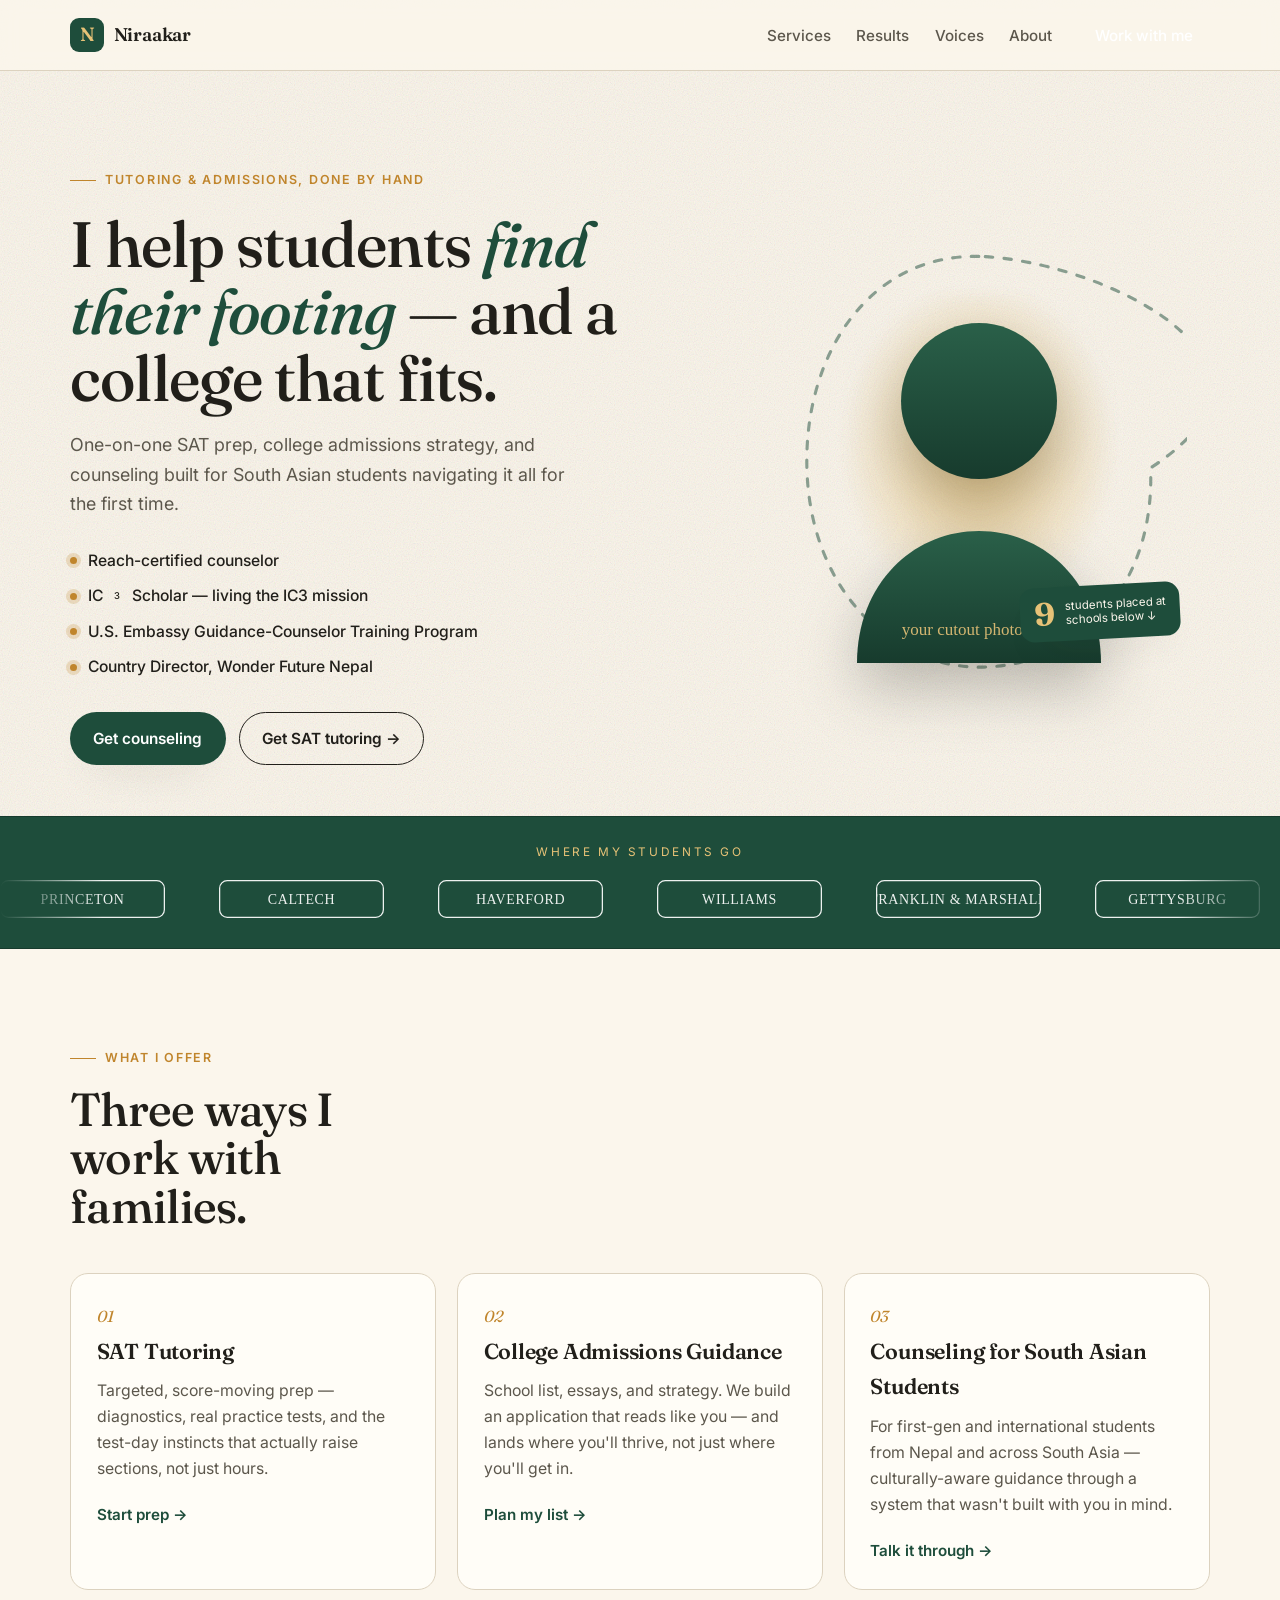
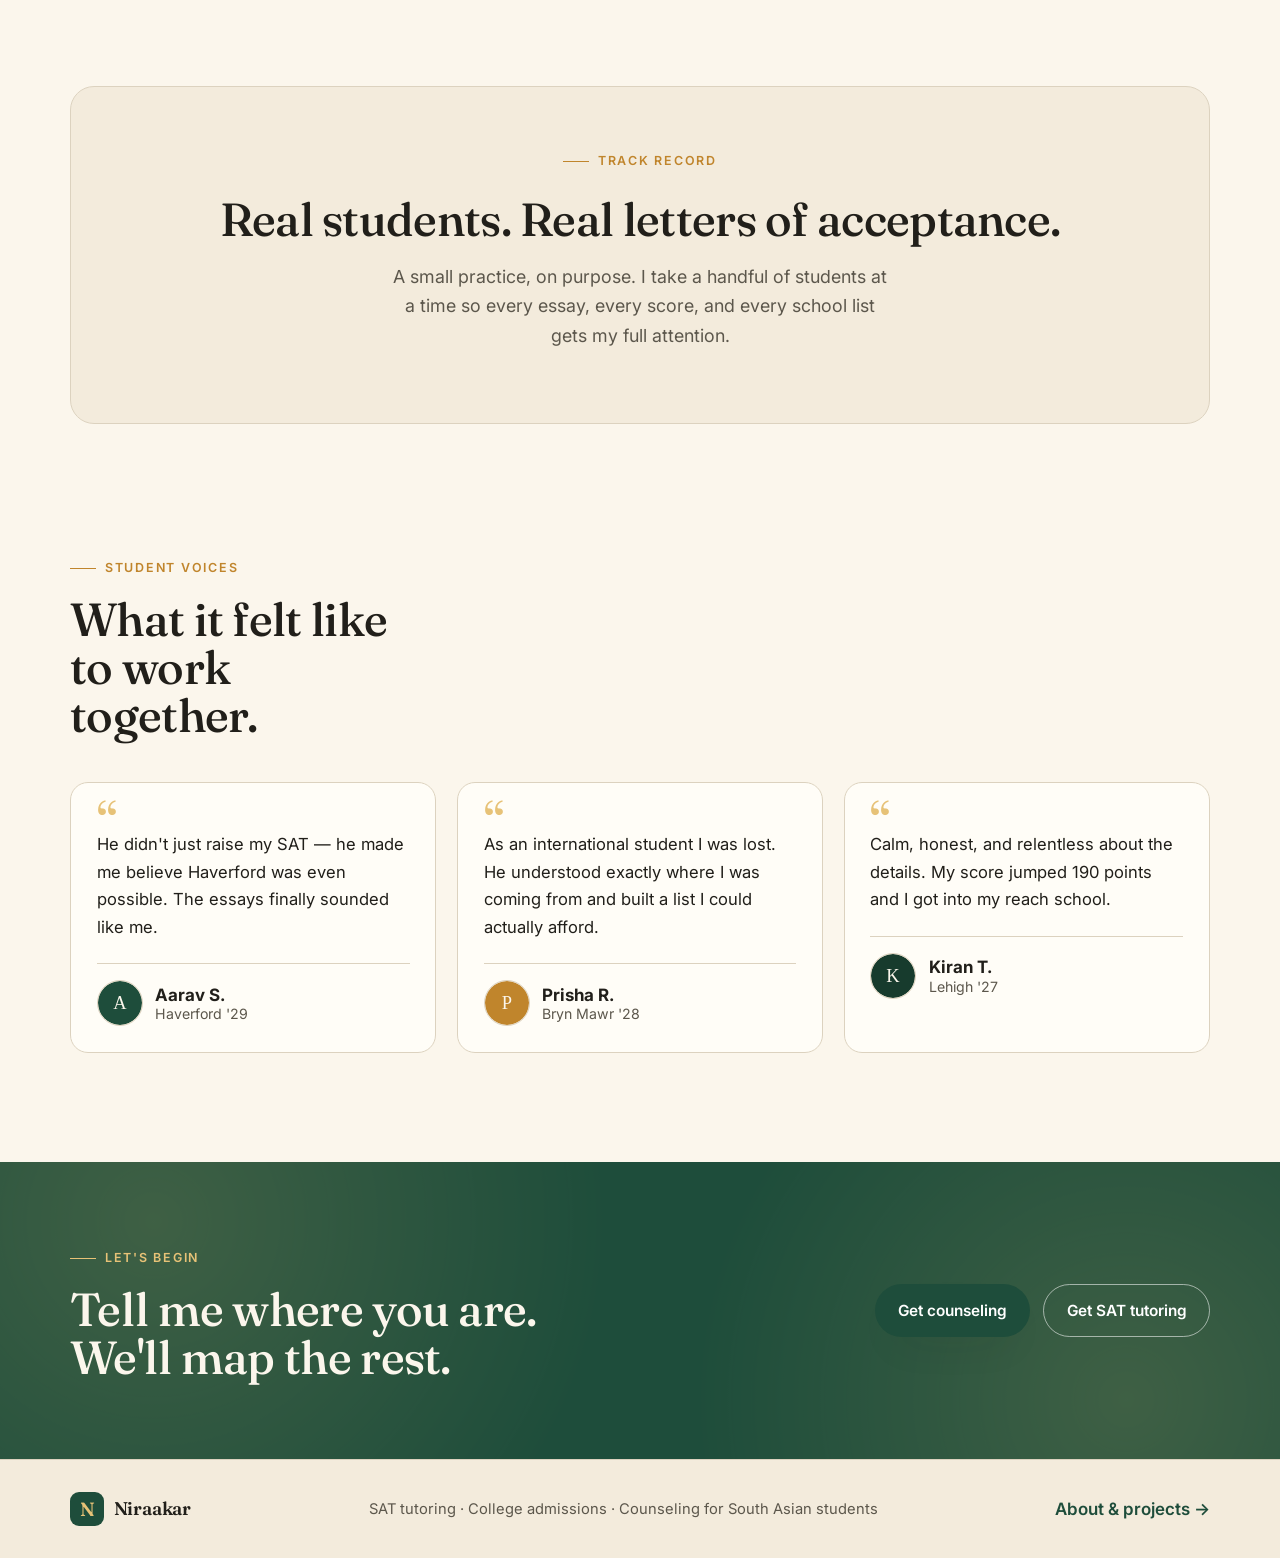
==== index.html @ 90271ba2 "Add tutoring & counseling personal website Editorial static site (no build step) with: - Hero: crede" ====
<!DOCTYPE html>
<html lang="en">
<head>
  <meta charset="UTF-8" />
  <meta name="viewport" content="width=device-width, initial-scale=1.0" />
  <title>Niraakar — SAT Tutoring & College Counseling</title>
  <meta name="description" content="SAT tutoring, college admissions guidance, and counseling for South Asian students — from a Reach-certified counselor and IC3 scholar." />

  <!-- ============================================================
       CUSTOMIZE ME: Your name appears here and in the nav/footer.
       Search the project for "Niraakar" to rename everywhere.
       ============================================================ -->

  <link rel="preconnect" href="https://fonts.googleapis.com" />
  <link rel="preconnect" href="https://fonts.gstatic.com" crossorigin />
  <link href="https://fonts.googleapis.com/css2?family=Fraunces:ital,opsz,wght@0,9..144,400;0,9..144,500;0,9..144,600;1,9..144,400&family=Inter:wght@400;500;600&display=swap" rel="stylesheet" />
  <link rel="stylesheet" href="assets/css/styles.css" />
  <link rel="icon" href="assets/img/favicon.svg" type="image/svg+xml" />
</head>
<body>
  <div class="grain" aria-hidden="true"></div>

  <!-- ===================== NAV ===================== -->
  <header class="site-head">
    <nav class="nav wrap">
      <a class="brand" href="index.html">
        <span class="brand-mark">N</span>
        <span class="brand-name">Niraakar</span>
      </a>
      <div class="nav-links">
        <a href="index.html#services">Services</a>
        <a href="index.html#results">Results</a>
        <a href="index.html#voices">Voices</a>
        <a href="about.html">About</a>
        <a class="btn btn-sm" href="index.html#contact">Work with me</a>
      </div>
    </nav>
  </header>

  <main>
    <!-- ===================== HERO ===================== -->
    <section class="hero wrap">
      <div class="hero-copy">
        <p class="eyebrow"><span class="tick"></span> Tutoring &amp; admissions, done by hand</p>
        <h1 class="display">
          I help students <em>find their footing</em> — and a college that fits.
        </h1>
        <p class="lede">
          One-on-one SAT prep, college admissions strategy, and counseling
          built for South Asian students navigating it all for the first time.
        </p>

        <!-- CUSTOMIZE ME: credential lines -->
        <ul class="creds" aria-label="Credentials">
          <li><span class="creds-dot"></span> Reach-certified counselor</li>
          <li><span class="creds-dot"></span> IC<sup>3</sup> Scholar — living the IC3 mission</li>
          <li><span class="creds-dot"></span> U.S. Embassy Guidance-Counselor Training Program</li>
          <li><span class="creds-dot"></span> Country Director, Wonder Future Nepal</li>
        </ul>

        <div class="cta-row">
          <a class="btn btn-primary" href="index.html#contact">Get counseling</a>
          <a class="btn btn-ghost" href="index.html#contact">Get SAT tutoring →</a>
        </div>
      </div>

      <div class="hero-portrait">
        <div class="portrait-frame">
          <!-- CUSTOMIZE ME: drop your cutout at assets/img/portrait.png (transparent PNG works best) -->
          <img src="assets/img/portrait.svg" alt="Portrait of Niraakar" class="portrait" />
          <svg class="scribble" viewBox="0 0 320 360" aria-hidden="true">
            <path d="M160 14C70 12 18 96 22 188c4 96 70 158 142 156 78-2 138-66 134-160C434 96 250 16 160 14z" />
          </svg>
        </div>
        <div class="portrait-badge">
          <strong>9</strong><span>students placed at<br/>schools below ↓</span>
        </div>
      </div>
    </section>

    <!-- ===================== COLLEGE MARQUEE ===================== -->
    <section class="marquee-band" aria-label="Where my students go">
      <p class="band-label">Where my students go</p>
      <div class="marquee" data-marquee>
        <div class="marquee-track">
          <!-- CUSTOMIZE ME: replace the SVGs in assets/logos/ with real logos (keep the filenames) -->
          <img src="assets/logos/princeton.svg" alt="Princeton" />
          <img src="assets/logos/caltech.svg" alt="Caltech" />
          <img src="assets/logos/haverford.svg" alt="Haverford" />
          <img src="assets/logos/williams.svg" alt="Williams" />
          <img src="assets/logos/franklin-marshall.svg" alt="Franklin &amp; Marshall" />
          <img src="assets/logos/gettysburg.svg" alt="Gettysburg" />
          <img src="assets/logos/lehigh.svg" alt="Lehigh" />
          <img src="assets/logos/bryn-mawr.svg" alt="Bryn Mawr" />
          <img src="assets/logos/bucknell.svg" alt="Bucknell" />
        </div>
      </div>
    </section>

    <!-- ===================== SERVICES ===================== -->
    <section id="services" class="services wrap">
      <header class="section-head">
        <p class="eyebrow"><span class="tick"></span> What I offer</p>
        <h2 class="display">Three ways I work with families.</h2>
      </header>

      <div class="cards">
        <article class="card">
          <span class="card-no">01</span>
          <h3>SAT Tutoring</h3>
          <p>Targeted, score-moving prep — diagnostics, real practice tests,
             and the test-day instincts that actually raise sections, not just hours.</p>
          <a class="card-link" href="index.html#contact">Start prep →</a>
        </article>
        <article class="card">
          <span class="card-no">02</span>
          <h3>College Admissions Guidance</h3>
          <p>School list, essays, and strategy. We build an application that
             reads like you — and lands where you'll thrive, not just where you'll get in.</p>
          <a class="card-link" href="index.html#contact">Plan my list →</a>
        </article>
        <article class="card">
          <span class="card-no">03</span>
          <h3>Counseling for South Asian Students</h3>
          <p>For first-gen and international students from Nepal and across South Asia —
             culturally-aware guidance through a system that wasn't built with you in mind.</p>
          <a class="card-link" href="index.html#contact">Talk it through →</a>
        </article>
      </div>
    </section>

    <!-- ===================== RESULTS / LOGOS STRIP ===================== -->
    <section id="results" class="results wrap">
      <div class="results-inner">
        <p class="eyebrow"><span class="tick"></span> Track record</p>
        <h2 class="display">Real students. Real letters of acceptance.</h2>
        <p class="lede">
          A small practice, on purpose. I take a handful of students at a time so
          every essay, every score, and every school list gets my full attention.
        </p>
      </div>
    </section>

    <!-- ===================== TESTIMONIALS ===================== -->
    <section id="voices" class="voices wrap">
      <header class="section-head">
        <p class="eyebrow"><span class="tick"></span> Student voices</p>
        <h2 class="display">What it felt like to work together.</h2>
      </header>

      <div class="quotes">
        <!-- CUSTOMIZE ME: up to 3–4. Swap photos at assets/img/student-*.svg -->
        <figure class="quote">
          <div class="quote-mark">&ldquo;</div>
          <blockquote>
            He didn't just raise my SAT — he made me believe Haverford was
            even possible. The essays finally sounded like me.
          </blockquote>
          <figcaption>
            <img src="assets/img/student-1.svg" alt="" />
            <span><strong>Aarav S.</strong><small>Haverford '29</small></span>
          </figcaption>
        </figure>

        <figure class="quote">
          <div class="quote-mark">&ldquo;</div>
          <blockquote>
            As an international student I was lost. He understood exactly where
            I was coming from and built a list I could actually afford.
          </blockquote>
          <figcaption>
            <img src="assets/img/student-2.svg" alt="" />
            <span><strong>Prisha R.</strong><small>Bryn Mawr '28</small></span>
          </figcaption>
        </figure>

        <figure class="quote">
          <div class="quote-mark">&ldquo;</div>
          <blockquote>
            Calm, honest, and relentless about the details. My score jumped
            190 points and I got into my reach school.
          </blockquote>
          <figcaption>
            <img src="assets/img/student-3.svg" alt="" />
            <span><strong>Kiran T.</strong><small>Lehigh '27</small></span>
          </figcaption>
        </figure>
      </div>
    </section>

    <!-- ===================== CONTACT CTA ===================== -->
    <section id="contact" class="contact">
      <div class="wrap contact-inner">
        <div>
          <p class="eyebrow eyebrow-light"><span class="tick"></span> Let's begin</p>
          <h2 class="display">Tell me where you are. We'll map the rest.</h2>
        </div>
        <div class="contact-actions">
          <!-- CUSTOMIZE ME: your email -->
          <a class="btn btn-primary" href="mailto:i.niraakar@gmail.com?subject=Counseling%20inquiry">Get counseling</a>
          <a class="btn btn-ghost btn-ghost-light" href="mailto:i.niraakar@gmail.com?subject=SAT%20tutoring%20inquiry">Get SAT tutoring</a>
        </div>
      </div>
    </section>
  </main>

  <!-- ===================== FOOTER ===================== -->
  <footer class="site-foot">
    <div class="wrap foot-inner">
      <span class="brand">
        <span class="brand-mark">N</span>
        <span class="brand-name">Niraakar</span>
      </span>
      <p class="foot-note">SAT tutoring · College admissions · Counseling for South Asian students</p>
      <a href="about.html">About &amp; projects →</a>
    </div>
  </footer>

  <script src="assets/js/main.js"></script>
</body>
</html>
---- assets/css/styles.css ----
/* =============================================================
   Niraakar — tutoring & counseling
   Hand-built, no framework. Editorial / scholarly with warmth.
   ============================================================= */

:root{
  --paper:      #FBF6EC;   /* warm cream */
  --paper-2:    #F3EBDC;   /* deeper cream band */
  --ink:        #211F1A;   /* soft black */
  --ink-soft:   #5C574C;   /* muted text */
  --green:      #1E4D3B;   /* academic green */
  --green-deep: #173B2D;
  --ochre:      #C0852C;   /* gold accent */
  --ochre-soft: #E7C277;
  --line:       #DcD2bf;   /* hairlines */
  --card:       #FFFDF7;
  --radius:     18px;
  --maxw:       1140px;
  --shadow:     0 18px 40px -24px rgba(33,31,26,.45);
}

*{ box-sizing:border-box; }
html{ scroll-behavior:smooth; }
body{
  margin:0;
  background:var(--paper);
  color:var(--ink);
  font-family:"Inter",system-ui,-apple-system,Segoe UI,Roboto,sans-serif;
  font-size:17px;
  line-height:1.65;
  -webkit-font-smoothing:antialiased;
  overflow-x:hidden;
}

/* ---- paper grain overlay ---- */
.grain{
  position:fixed; inset:0; z-index:1; pointer-events:none; opacity:.5;
  mix-blend-mode:multiply;
  background-image:url("data:image/svg+xml,%3Csvg xmlns='http://www.w3.org/2000/svg' width='160' height='160'%3E%3Cfilter id='n'%3E%3CfeTurbulence type='fractalNoise' baseFrequency='0.85' numOctaves='2' stitchTiles='stitch'/%3E%3C/filter%3E%3Crect width='100%25' height='100%25' filter='url(%23n)' opacity='0.45'/%3E%3C/svg%3E");
}

img{ max-width:100%; display:block; }
a{ color:inherit; }

.wrap{ width:min(var(--maxw),92vw); margin-inline:auto; position:relative; z-index:2; }

/* ---------- typography ---------- */
.display{
  font-family:"Fraunces",Georgia,serif;
  font-weight:500;
  line-height:1.04;
  letter-spacing:-.015em;
  margin:0;
}
.display em{ font-style:italic; color:var(--green); }
h1.display{ font-size:clamp(2.4rem,5.4vw,4rem); }
h2.display{ font-size:clamp(1.9rem,3.8vw,2.9rem); }
h3{ font-family:"Fraunces",serif; font-weight:600; font-size:1.35rem; margin:.2rem 0 .55rem; letter-spacing:-.01em; }

.eyebrow{
  display:inline-flex; align-items:center; gap:.55rem;
  font-size:.78rem; font-weight:600; letter-spacing:.14em; text-transform:uppercase;
  color:var(--ochre); margin:0 0 1.1rem;
}
.eyebrow-light{ color:var(--ochre-soft); }
.tick{ width:26px; height:1px; background:currentColor; display:inline-block; }

.lede{ font-size:1.12rem; color:var(--ink-soft); max-width:46ch; }

/* ---------- buttons ---------- */
.btn{
  --c:var(--green);
  display:inline-flex; align-items:center; gap:.4rem;
  font-weight:600; font-size:.96rem;
  padding:.8rem 1.4rem; border-radius:100px;
  text-decoration:none; cursor:pointer; border:1.5px solid transparent;
  transition:transform .18s ease, box-shadow .18s ease, background .18s ease, color .18s;
}
.btn-sm{ padding:.5rem 1rem; font-size:.86rem; }
.btn-primary{ background:var(--green); color:#fff; box-shadow:var(--shadow); }
.btn-primary:hover{ transform:translateY(-2px); background:var(--green-deep); }
.btn-ghost{ background:transparent; border-color:var(--ink); color:var(--ink); }
.btn-ghost:hover{ transform:translateY(-2px); background:var(--ink); color:var(--paper); }
.btn-ghost-light{ border-color:rgba(255,255,255,.55); color:#fff; }
.btn-ghost-light:hover{ background:#fff; color:var(--green-deep); }

/* ---------- nav ---------- */
.site-head{ position:sticky; top:0; z-index:20;
  background:color-mix(in srgb, var(--paper) 86%, transparent);
  backdrop-filter:blur(8px);
  border-bottom:1px solid var(--line);
}
.nav{ display:flex; align-items:center; justify-content:space-between; padding:.85rem 0; }
.brand{ display:inline-flex; align-items:center; gap:.6rem; text-decoration:none; font-weight:600; }
.brand-mark{
  width:34px; height:34px; display:grid; place-items:center;
  background:var(--green); color:var(--ochre-soft);
  font-family:"Fraunces",serif; font-size:1.2rem; border-radius:9px;
}
.brand-name{ font-family:"Fraunces",serif; font-size:1.15rem; letter-spacing:-.01em; }
.nav-links{ display:flex; align-items:center; gap:1.6rem; }
.nav-links a{ text-decoration:none; font-size:.95rem; font-weight:500; color:var(--ink-soft); }
.nav-links a:hover{ color:var(--ink); }
.nav-links .btn{ color:#fff; }

/* ---------- hero ---------- */
.hero{
  display:grid; grid-template-columns:1.15fr .85fr; gap:clamp(1.5rem,4vw,4rem);
  align-items:center; padding:clamp(3rem,7vw,6rem) 0 clamp(2rem,4vw,3.5rem);
}
.hero-copy h1{ margin:.2rem 0 1.2rem; max-width:16ch; }
.creds{ list-style:none; padding:0; margin:1.8rem 0 2rem; display:grid; gap:.6rem; }
.creds li{ display:flex; align-items:center; gap:.7rem; font-size:.98rem; color:var(--ink); font-weight:500; }
.creds sup{ font-size:.6em; }
.creds-dot{ width:7px; height:7px; border-radius:50%; background:var(--ochre); flex:none;
  box-shadow:0 0 0 4px color-mix(in srgb,var(--ochre) 22%, transparent); }
.cta-row{ display:flex; flex-wrap:wrap; gap:.8rem; }

.hero-portrait{ position:relative; justify-self:center; }
.portrait-frame{ position:relative; width:min(360px,80vw); aspect-ratio:9/10; }
.portrait-frame::before{ /* warm halo */
  content:""; position:absolute; inset:8% 6% -4% 6%;
  background:radial-gradient(60% 60% at 50% 40%, var(--ochre-soft), transparent 72%);
  filter:blur(6px); opacity:.85; z-index:0;
}
.portrait{ position:relative; z-index:2; width:100%; height:100%; object-fit:contain;
  filter:drop-shadow(0 24px 30px rgba(33,31,26,.28)); }
.scribble{ position:absolute; inset:-6% -8%; z-index:1; width:116%; height:112%; }
.scribble path{ fill:none; stroke:var(--green); stroke-width:2.5; opacity:.5;
  stroke-dasharray:6 9; stroke-linecap:round; }
.portrait-badge{
  position:absolute; right:-6%; bottom:6%; z-index:3;
  background:var(--green); color:var(--paper);
  border-radius:14px; padding:.7rem .9rem; display:flex; align-items:center; gap:.6rem;
  box-shadow:var(--shadow); transform:rotate(-3deg);
}
.portrait-badge strong{ font-family:"Fraunces",serif; font-size:2rem; color:var(--ochre-soft); line-height:1; }
.portrait-badge span{ font-size:.72rem; line-height:1.2; }

/* ---------- college marquee ---------- */
.marquee-band{ background:var(--green); color:var(--paper); padding:1.6rem 0 1.9rem;
  position:relative; z-index:2; border-block:1px solid var(--green-deep); }
.band-label{ text-align:center; font-size:.74rem; letter-spacing:.22em; text-transform:uppercase;
  color:var(--ochre-soft); margin:0 0 1.1rem; }
.marquee{ overflow:hidden; -webkit-mask-image:linear-gradient(90deg,transparent,#000 8%,#000 92%,transparent);
  mask-image:linear-gradient(90deg,transparent,#000 8%,#000 92%,transparent); }
.marquee-track{ display:flex; align-items:center; gap:3.4rem; width:max-content;
  animation:scroll 38s linear infinite; }
.marquee:hover .marquee-track{ animation-play-state:paused; }
.marquee-track img{ height:38px; width:auto; opacity:.92;
  filter:brightness(0) invert(1); flex:none; }
@keyframes scroll{ from{ transform:translateX(0);} to{ transform:translateX(-50%);} }
@media (prefers-reduced-motion:reduce){ .marquee-track{ animation:none; flex-wrap:wrap; justify-content:center; } }

/* ---------- services ---------- */
.services{ padding:clamp(3.5rem,7vw,6rem) 0 clamp(2rem,4vw,3rem); }
.section-head{ max-width:30ch; margin-bottom:2.6rem; }
.cards{ display:grid; grid-template-columns:repeat(3,1fr); gap:1.3rem; }
.card{
  background:var(--card); border:1px solid var(--line); border-radius:var(--radius);
  padding:1.8rem 1.6rem 1.6rem; position:relative; overflow:hidden;
  transition:transform .22s ease, box-shadow .22s ease, border-color .22s;
}
.card:hover{ transform:translateY(-5px); box-shadow:var(--shadow); border-color:var(--ochre-soft); }
.card-no{ font-family:"Fraunces",serif; font-style:italic; font-size:1rem; color:var(--ochre); }
.card p{ color:var(--ink-soft); font-size:.99rem; margin:.2rem 0 1.1rem; }
.card-link{ text-decoration:none; font-weight:600; color:var(--green); font-size:.95rem; }
.card-link:hover{ color:var(--ochre); }

/* ---------- results band ---------- */
.results{ padding:clamp(2rem,4vw,3rem) 0; }
.results-inner{ background:var(--paper-2); border:1px solid var(--line); border-radius:24px;
  padding:clamp(2rem,5vw,3.4rem); text-align:center; }
.results-inner .eyebrow{ justify-content:center; }
.results-inner .lede{ margin-inline:auto; }
.results-inner h2{ margin:.4rem 0 1rem; }

/* ---------- testimonials ---------- */
.voices{ padding:clamp(3rem,6vw,5rem) 0; }
.quotes{ display:grid; grid-template-columns:repeat(3,1fr); gap:1.3rem; }
.quote{
  margin:0; background:var(--card); border:1px solid var(--line);
  border-radius:var(--radius); padding:1.6rem; position:relative;
}
.quote-mark{ font-family:"Fraunces",serif; font-size:3.4rem; line-height:.5; color:var(--ochre-soft);
  height:1.4rem; }
.quote blockquote{ margin:0 0 1.4rem; font-size:1.04rem; }
.quote figcaption{ display:flex; align-items:center; gap:.8rem; border-top:1px solid var(--line); padding-top:1rem; }
.quote figcaption img{ width:46px; height:46px; border-radius:50%; object-fit:cover;
  background:var(--paper-2); border:1px solid var(--line); }
.quote figcaption span{ display:flex; flex-direction:column; line-height:1.2; }
.quote figcaption small{ color:var(--ink-soft); }

/* ---------- contact ---------- */
.contact{ background:var(--green); color:var(--paper); margin-top:2rem;
  position:relative; z-index:2; }
.contact::before{ content:""; position:absolute; inset:0; opacity:.16; pointer-events:none;
  background-image:radial-gradient(circle at 12% 20%, var(--ochre-soft) 0, transparent 40%),
                   radial-gradient(circle at 88% 80%, var(--ochre-soft) 0, transparent 38%); }
.contact-inner{ display:flex; flex-wrap:wrap; gap:1.6rem; justify-content:space-between;
  align-items:center; padding:clamp(3rem,6vw,5rem) 0; }
.contact-inner h2{ max-width:18ch; }
.contact-actions{ display:flex; flex-wrap:wrap; gap:.8rem; }

/* ---------- footer ---------- */
.site-foot{ background:var(--paper-2); border-top:1px solid var(--line); }
.foot-inner{ display:flex; flex-wrap:wrap; align-items:center; justify-content:space-between;
  gap:1rem; padding:2rem 0; }
.foot-note{ color:var(--ink-soft); font-size:.92rem; margin:0; }
.foot-inner a{ text-decoration:none; font-weight:600; color:var(--green); }

/* =========================================================
   ABOUT PAGE
   ========================================================= */
.page-hero{ padding:clamp(3rem,7vw,5.5rem) 0 clamp(1.5rem,3vw,2.5rem); }
.page-hero .display{ max-width:18ch; margin:.4rem 0 1.2rem; }
.about-grid{ display:grid; grid-template-columns:1.3fr .7fr; gap:clamp(1.5rem,4vw,3.5rem);
  align-items:start; padding-bottom:clamp(2rem,5vw,4rem); }
.philosophy p{ font-size:1.12rem; }
.philosophy .pull{ font-family:"Fraunces",serif; font-style:italic; font-size:1.5rem;
  color:var(--green); border-left:3px solid var(--ochre); padding-left:1.2rem; margin:1.8rem 0; line-height:1.3; }
.note-card{ background:var(--paper-2); border:1px dashed var(--ochre); border-radius:14px;
  padding:1.1rem 1.2rem; font-size:.9rem; color:var(--ink-soft); }
.about-portrait{ position:sticky; top:90px; }
.about-portrait img{ border-radius:18px; border:1px solid var(--line); background:var(--card); }
.about-cred-list{ list-style:none; padding:0; margin:1.2rem 0 0; display:grid; gap:.55rem; }
.about-cred-list li{ display:flex; gap:.6rem; font-size:.95rem; }
.about-cred-list li::before{ content:"✦"; color:var(--ochre); }

.projects{ padding:clamp(2.5rem,6vw,5rem) 0; }
.project-list{ display:grid; gap:1rem; margin-top:2.4rem; }
.project{
  display:grid; grid-template-columns:auto 1fr auto; gap:1.2rem; align-items:center;
  background:var(--card); border:1px solid var(--line); border-radius:var(--radius);
  padding:1.4rem 1.6rem; text-decoration:none; color:inherit;
  transition:transform .2s ease, box-shadow .2s ease, border-color .2s;
}
.project:hover{ transform:translateX(6px); box-shadow:var(--shadow); border-color:var(--ochre-soft); }
.project-ix{ font-family:"Fraunces",serif; font-style:italic; color:var(--ochre); font-size:1.1rem; }
.project h3{ margin:0 0 .2rem; }
.project p{ margin:0; color:var(--ink-soft); font-size:.96rem; }
.project-go{ font-size:1.4rem; color:var(--green); transition:transform .2s; }
.project:hover .project-go{ transform:translate(3px,-3px); }
.project-tag{ font-size:.72rem; text-transform:uppercase; letter-spacing:.1em; color:var(--ochre);
  font-weight:600; display:block; margin-bottom:.15rem; }

/* ---------- reveal on scroll ---------- */
.reveal{ opacity:0; transform:translateY(18px); transition:opacity .6s ease, transform .6s ease; }
.reveal.in{ opacity:1; transform:none; }

/* ---------- responsive ---------- */
@media (max-width:880px){
  .hero{ grid-template-columns:1fr; text-align:left; }
  .hero-portrait{ order:-1; }
  .cards,.quotes{ grid-template-columns:1fr; }
  .about-grid{ grid-template-columns:1fr; }
  .about-portrait{ position:static; order:-1; max-width:300px; }
  .project{ grid-template-columns:auto 1fr; }
  .project-go{ display:none; }
  .nav-links a:not(.btn){ display:none; }
}
@media (max-width:560px){
  body{ font-size:16px; }
  .portrait-badge{ right:0; }
}
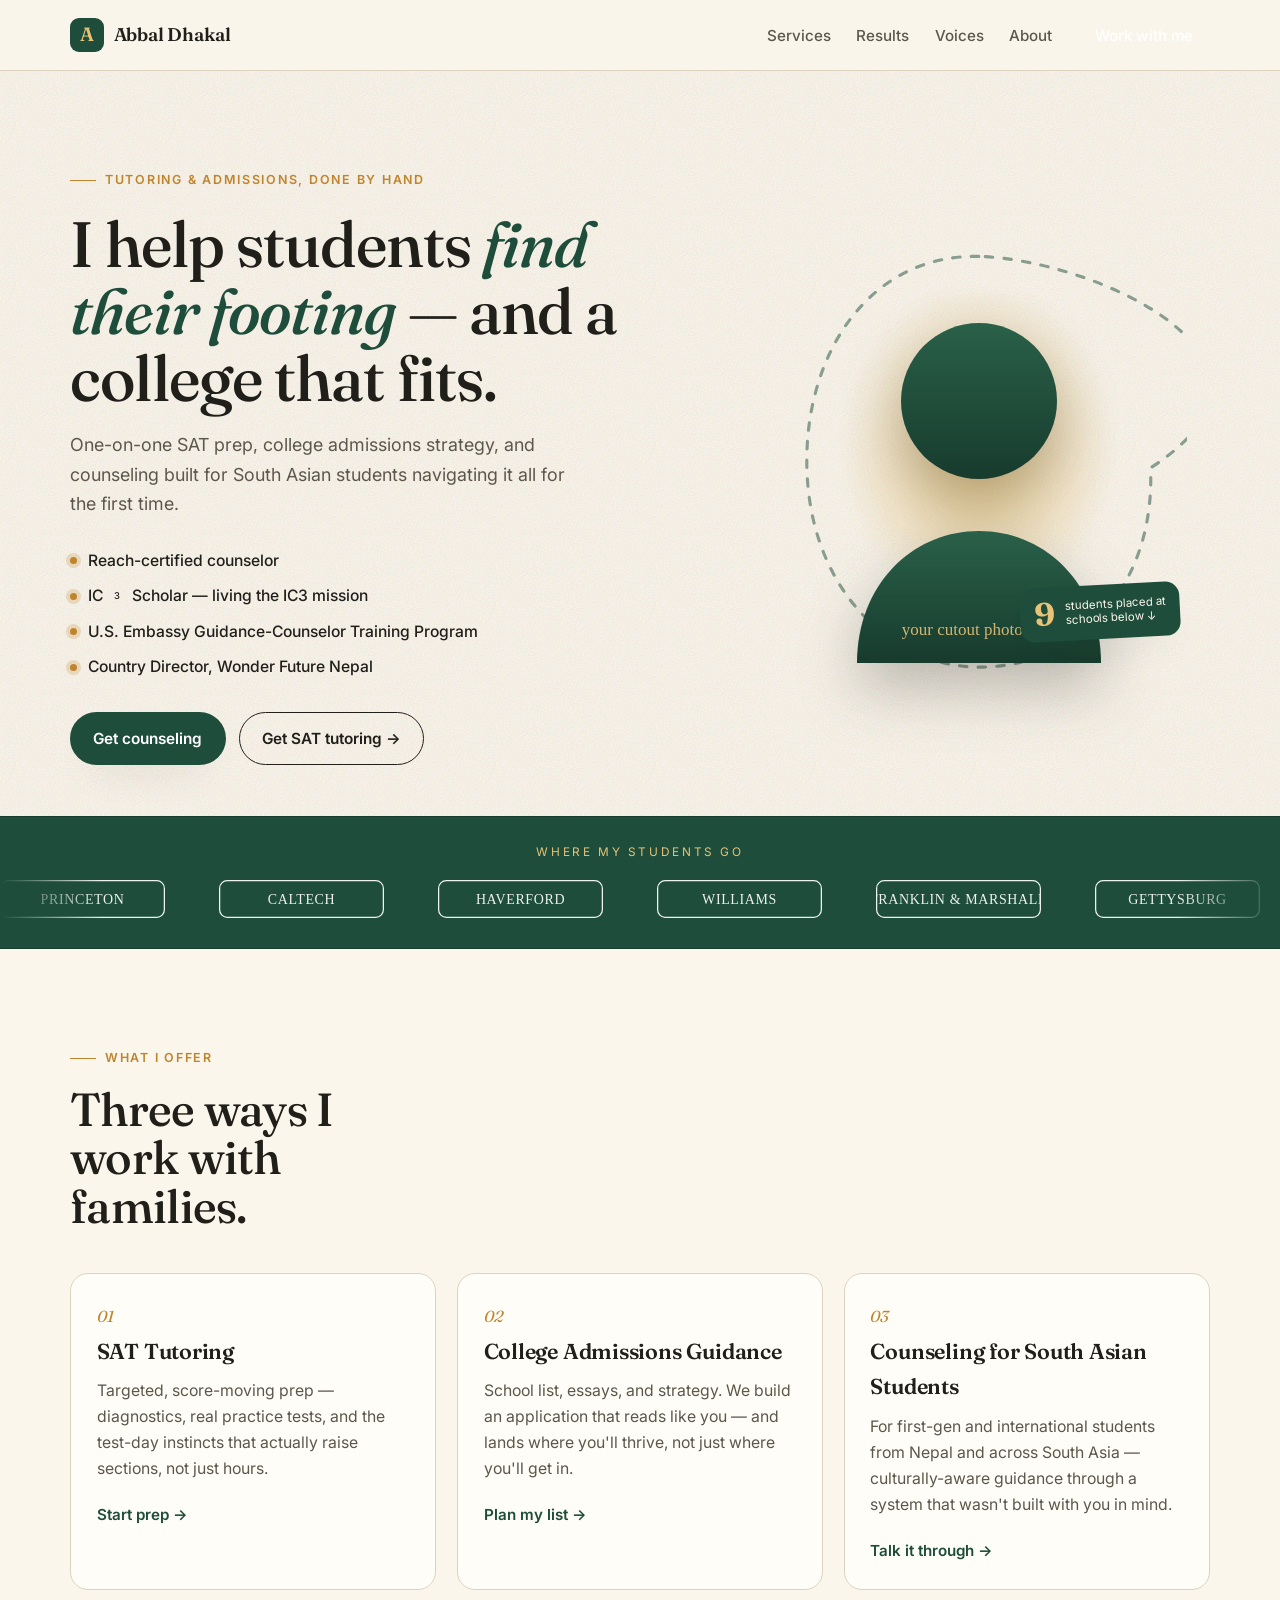
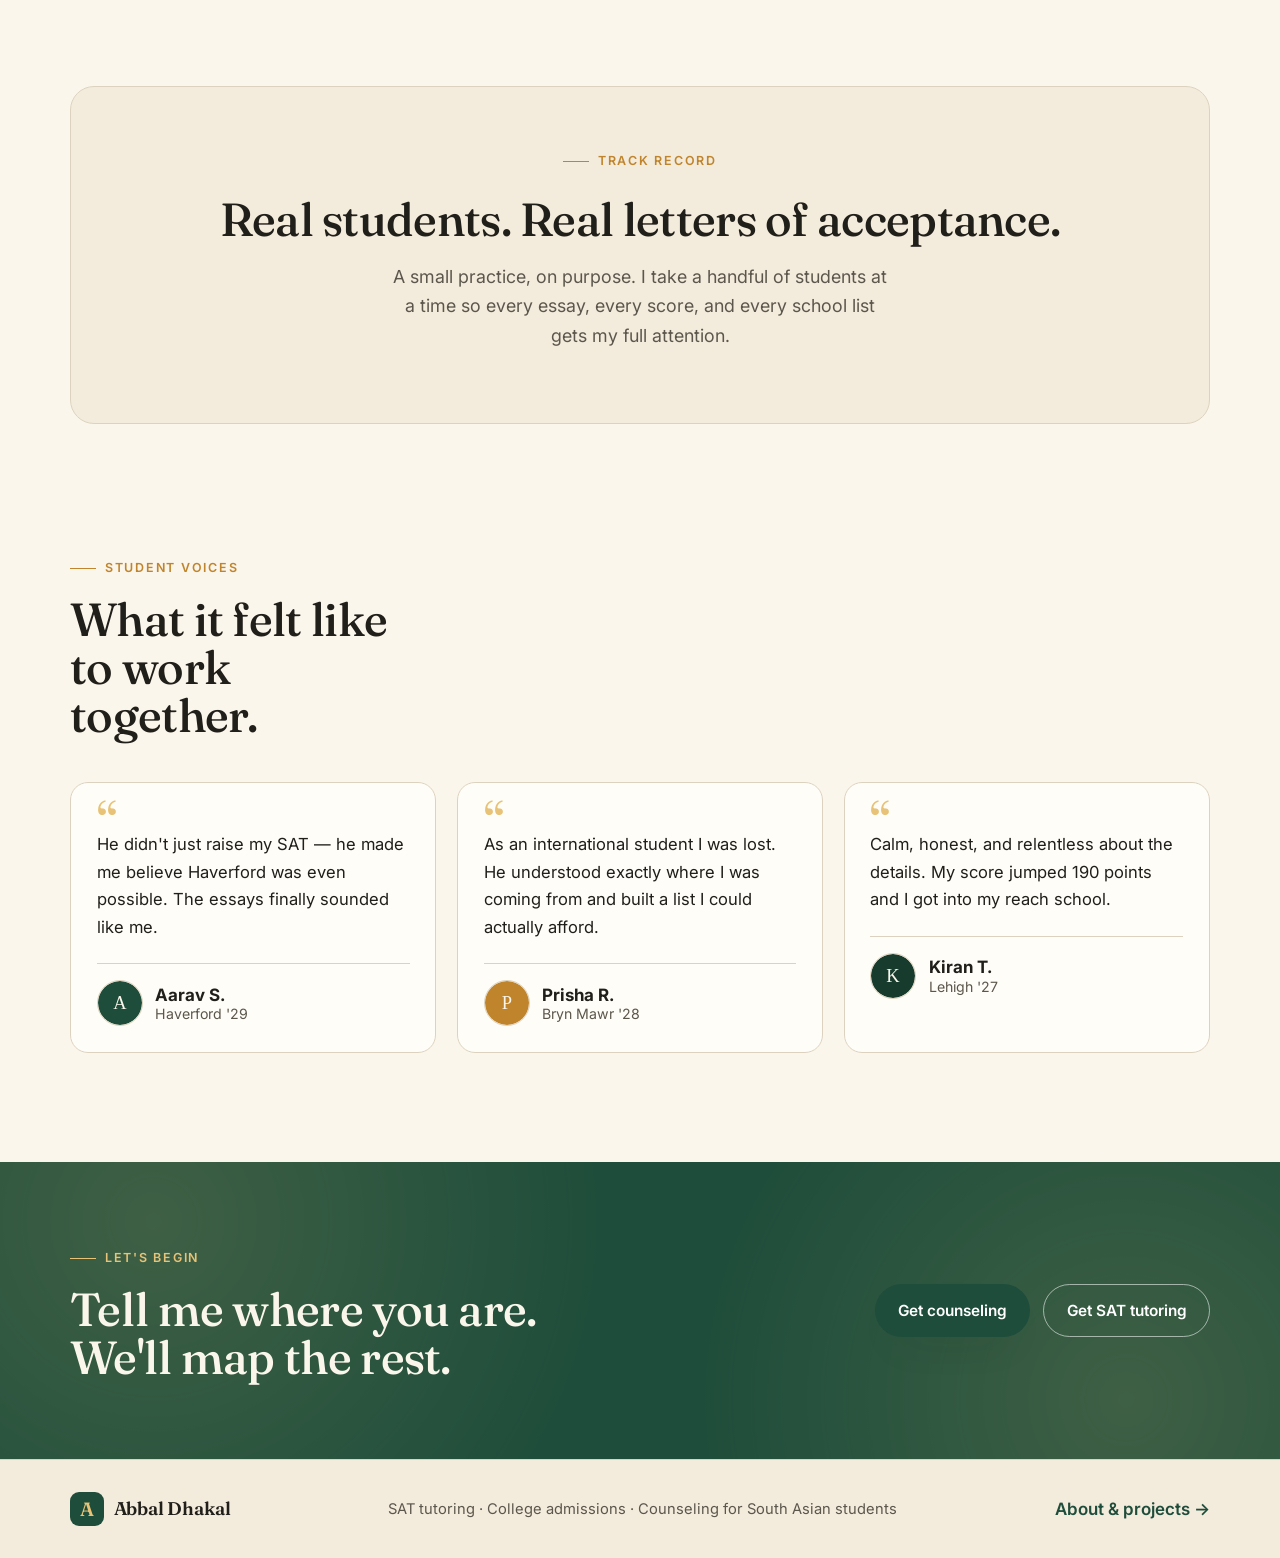
==== commit 1078488b: "Set name to Abbal Dhakal; auto-enable GitHub Pages in deploy Co-Authored-By: Claude Opus 4.8 <norepl" ====
--- a/index.html
+++ b/index.html
@@ -3,12 +3,12 @@
 <head>
   <meta charset="UTF-8" />
   <meta name="viewport" content="width=device-width, initial-scale=1.0" />
-  <title>Niraakar — SAT Tutoring & College Counseling</title>
+  <title>Abbal Dhakal — SAT Tutoring & College Counseling</title>
   <meta name="description" content="SAT tutoring, college admissions guidance, and counseling for South Asian students — from a Reach-certified counselor and IC3 scholar." />
 
   <!-- ============================================================
        CUSTOMIZE ME: Your name appears here and in the nav/footer.
-       Search the project for "Niraakar" to rename everywhere.
+       Search the project for "Abbal Dhakal" to rename everywhere.
        ============================================================ -->
 
   <link rel="preconnect" href="https://fonts.googleapis.com" />
@@ -24,8 +24,8 @@
   <header class="site-head">
     <nav class="nav wrap">
       <a class="brand" href="index.html">
-        <span class="brand-mark">N</span>
-        <span class="brand-name">Niraakar</span>
+        <span class="brand-mark">A</span>
+        <span class="brand-name">Abbal Dhakal</span>
       </a>
       <div class="nav-links">
         <a href="index.html#services">Services</a>
@@ -67,7 +67,7 @@
       <div class="hero-portrait">
         <div class="portrait-frame">
           <!-- CUSTOMIZE ME: drop your cutout at assets/img/portrait.png (transparent PNG works best) -->
-          <img src="assets/img/portrait.svg" alt="Portrait of Niraakar" class="portrait" />
+          <img src="assets/img/portrait.svg" alt="Portrait of Abbal Dhakal" class="portrait" />
           <svg class="scribble" viewBox="0 0 320 360" aria-hidden="true">
             <path d="M160 14C70 12 18 96 22 188c4 96 70 158 142 156 78-2 138-66 134-160C434 96 250 16 160 14z" />
           </svg>
@@ -208,8 +208,8 @@
   <footer class="site-foot">
     <div class="wrap foot-inner">
       <span class="brand">
-        <span class="brand-mark">N</span>
-        <span class="brand-name">Niraakar</span>
+        <span class="brand-mark">A</span>
+        <span class="brand-name">Abbal Dhakal</span>
       </span>
       <p class="foot-note">SAT tutoring · College admissions · Counseling for South Asian students</p>
       <a href="about.html">About &amp; projects →</a>
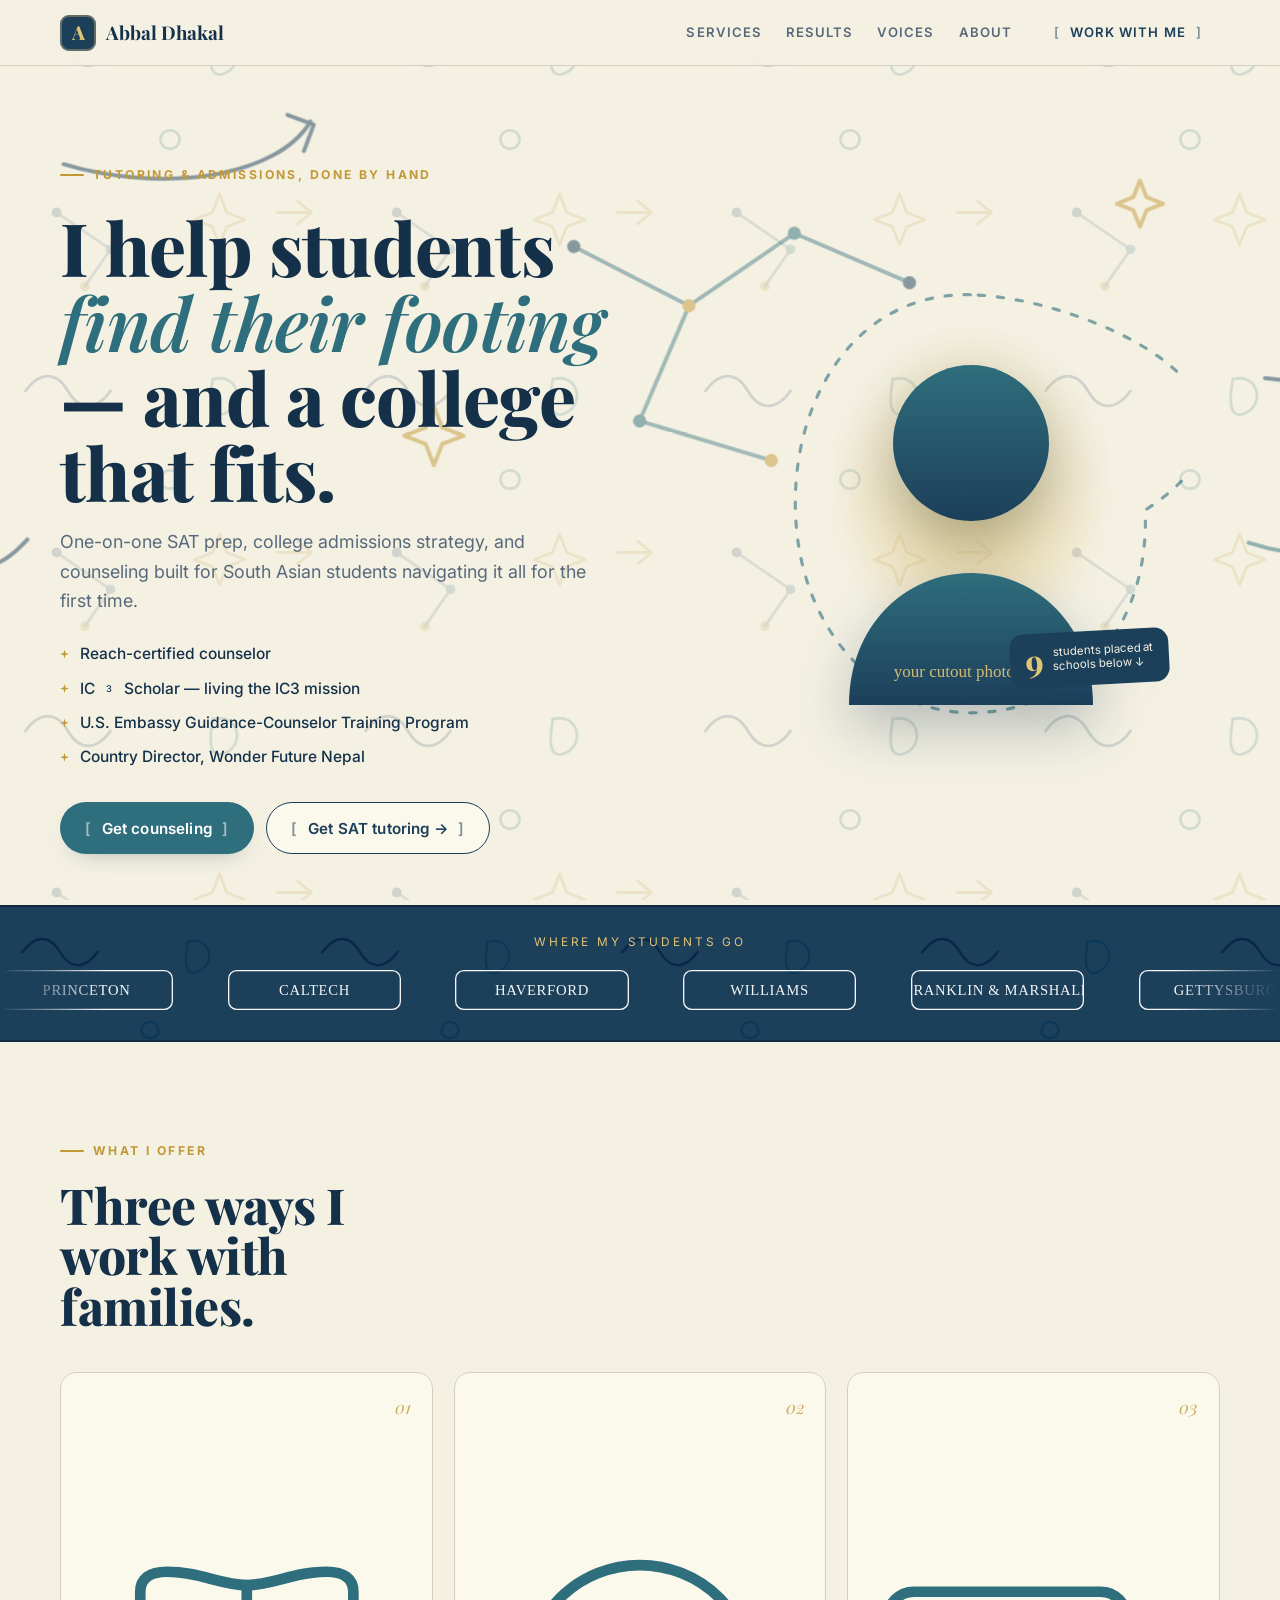
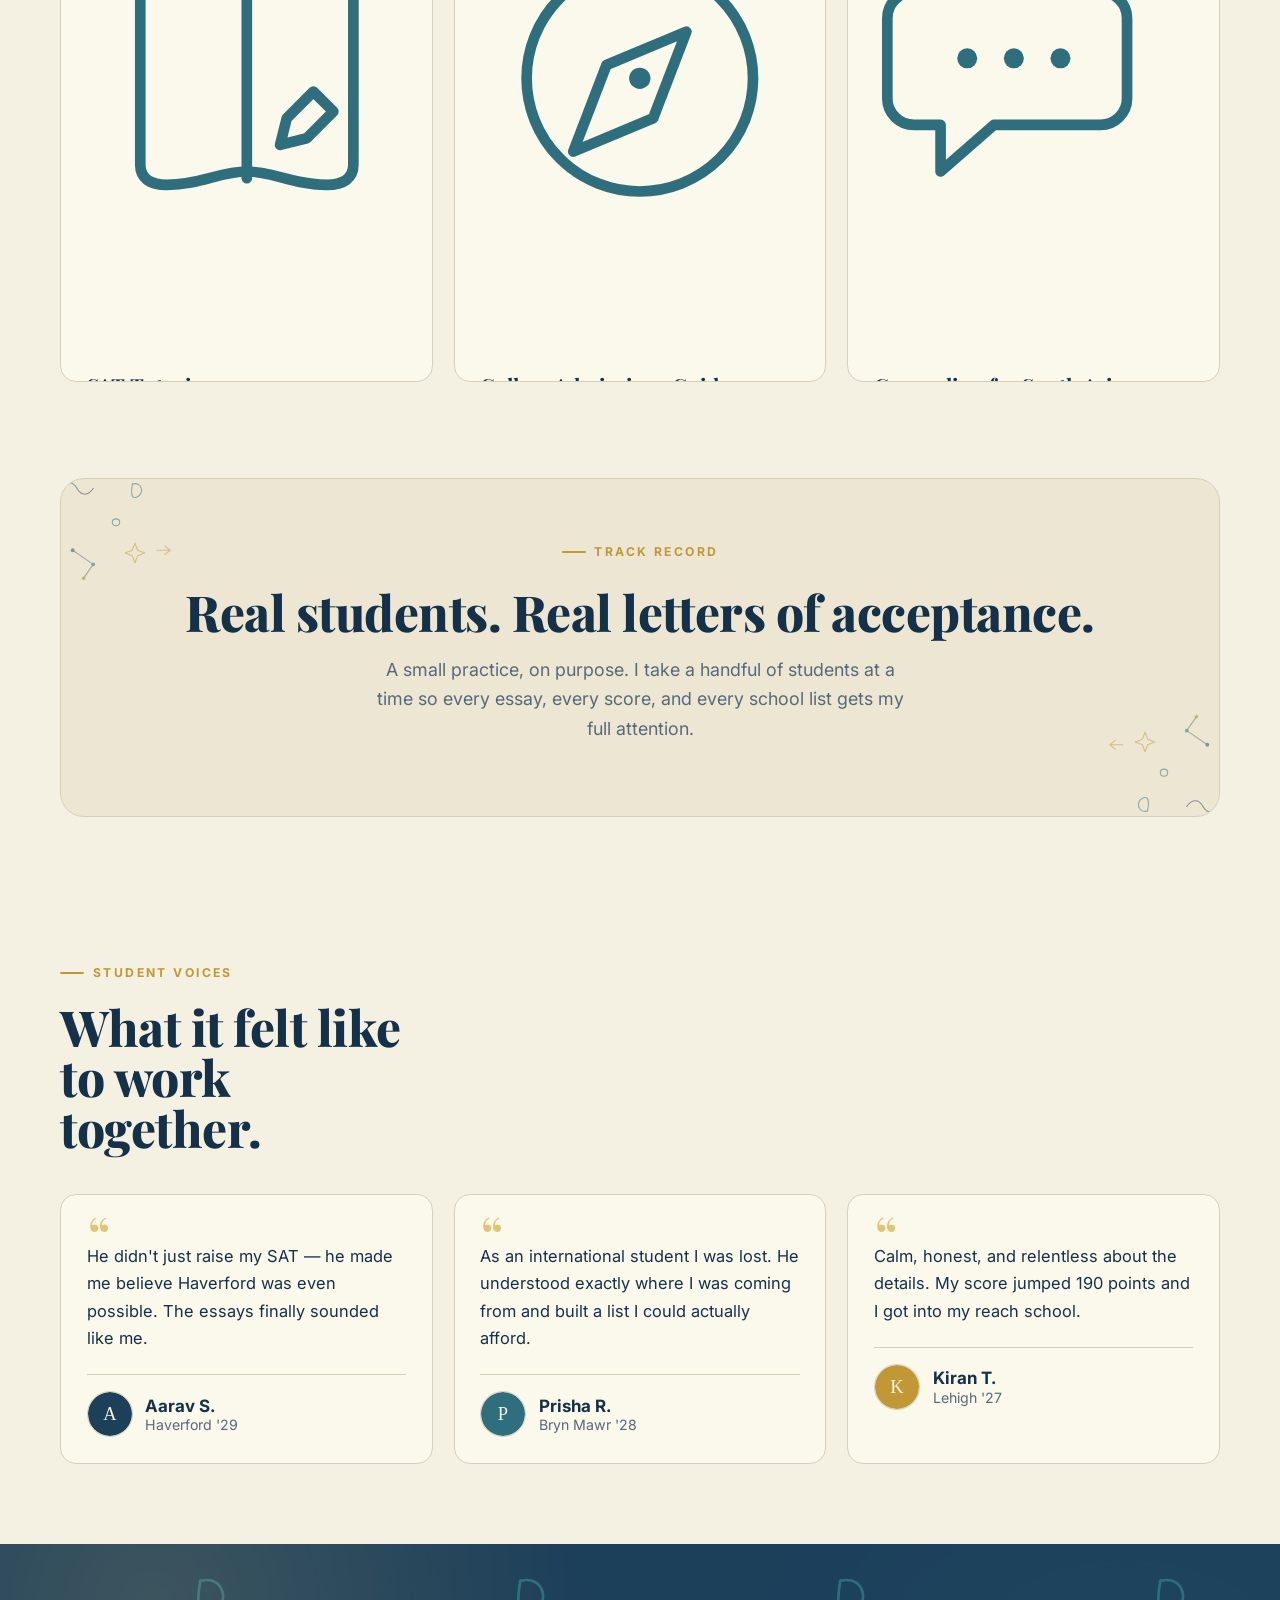
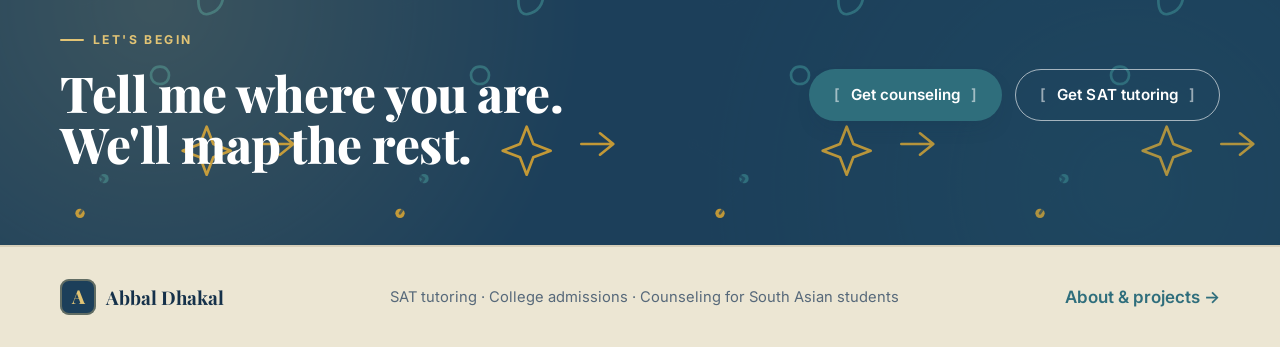
==== commit 8be40873: "Redesign toward hand-drawn 'sketchbook' aesthetic - New palette: cream paper + navy/teal/gold ink - " ====
--- a/index.html
+++ b/index.html
@@ -13,7 +13,7 @@
 
   <link rel="preconnect" href="https://fonts.googleapis.com" />
   <link rel="preconnect" href="https://fonts.gstatic.com" crossorigin />
-  <link href="https://fonts.googleapis.com/css2?family=Fraunces:ital,opsz,wght@0,9..144,400;0,9..144,500;0,9..144,600;1,9..144,400&family=Inter:wght@400;500;600&display=swap" rel="stylesheet" />
+  <link href="https://fonts.googleapis.com/css2?family=Playfair+Display:ital,wght@0,500;0,600;0,700;0,800;0,900;1,500;1,600&family=Fraunces:ital,opsz,wght@0,9..144,400;0,9..144,500;1,9..144,400&family=Inter:wght@400;500;600&display=swap" rel="stylesheet" />
   <link rel="stylesheet" href="assets/css/styles.css" />
   <link rel="icon" href="assets/img/favicon.svg" type="image/svg+xml" />
 </head>
@@ -40,6 +40,42 @@
   <main>
     <!-- ===================== HERO ===================== -->
     <section class="hero wrap">
+      <div class="hero-doodles" aria-hidden="true">
+        <svg viewBox="0 0 1200 520" preserveAspectRatio="xMidYMid slice"
+             fill="none" stroke-linecap="round" stroke-linejoin="round">
+          <g opacity="0.5" stroke-width="2.4">
+            <!-- left squiggle cluster -->
+            <path d="M40 120c30-34 60-10 50 20s-58 18-44-16 70-6 70 30" stroke="#1C3F5A"/>
+            <path d="M70 210c26 0 26 34 0 34s-26-34 0-34" stroke="#2F6E7C"/>
+            <path d="M120 300c18-22 40-22 56 0s34 18 52-2" stroke="#1C3F5A"/>
+            <!-- gold spiral -->
+            <path d="M150 410c-2-30 40-34 44-6s-34 36-44 6" stroke="#C29836"/>
+            <!-- top arrow -->
+            <path d="M250 70c60 18 130 8 150-26m-14-4 16 6-6 16" stroke="#1C3F5A"/>
+            <!-- constellation center -->
+            <g stroke="#2F6E7C">
+              <path d="M560 120l70 36 64-44 70 30" opacity="0.85"/>
+              <path d="M630 156l-30 70 80 24" opacity="0.85"/>
+            </g>
+            <circle cx="560" cy="120" r="4" fill="#1C3F5A" stroke="none"/>
+            <circle cx="630" cy="156" r="4" fill="#C29836" stroke="none"/>
+            <circle cx="694" cy="112" r="4" fill="#2F6E7C" stroke="none"/>
+            <circle cx="764" cy="142" r="4" fill="#1C3F5A" stroke="none"/>
+            <circle cx="600" cy="226" r="4" fill="#2F6E7C" stroke="none"/>
+            <circle cx="680" cy="250" r="4" fill="#C29836" stroke="none"/>
+            <!-- sparkles -->
+            <path d="M470 230l5-13 5 13 13 5-13 5-5 13-5-13-13-5z" stroke="#C29836"/>
+            <path d="M900 90l4-10 4 10 10 4-10 4-4 10-4-10-10-4z" stroke="#C29836"/>
+            <!-- right arrows -->
+            <path d="M980 200c40 6 80-2 110-30m-12-6 14 6-6 14" stroke="#1C3F5A"/>
+            <path d="M970 300c44 14 92 8 120-22m-12-4 14 6-7 13" stroke="#2F6E7C"/>
+            <!-- right squiggles -->
+            <path d="M1040 380c24-26 48-8 40 18s-50 8-40-18" stroke="#C29836"/>
+            <path d="M1080 130c26 0 26 34 0 34s-26-34 0-34" stroke="#1C3F5A"/>
+          </g>
+        </svg>
+      </div>
+
       <div class="hero-copy">
         <p class="eyebrow"><span class="tick"></span> Tutoring &amp; admissions, done by hand</p>
         <h1 class="display">
@@ -106,6 +142,7 @@
 
       <div class="cards">
         <article class="card">
+          <span class="card-ico" aria-hidden="true"><svg viewBox="0 0 48 48"><path d="M8 11c0-2 1.4-3 4-3 5 0 8 2 12 2s7-2 12-2c2.6 0 4 1 4 3v26c0 2-1.4 3-4 3-5 0-8-2-12-2s-7 2-12 2c-2.6 0-4-1-4-3z"/><path d="M24 10v29"/><path d="M30 30l4-4 3 3-4 4-4 1z"/></svg></span>
           <span class="card-no">01</span>
           <h3>SAT Tutoring</h3>
           <p>Targeted, score-moving prep — diagnostics, real practice tests,
@@ -113,6 +150,7 @@
           <a class="card-link" href="index.html#contact">Start prep →</a>
         </article>
         <article class="card">
+          <span class="card-ico" aria-hidden="true"><svg viewBox="0 0 48 48"><circle cx="24" cy="24" r="17"/><path d="M31 17l-5 13-12 5 5-13z"/><circle cx="24" cy="24" r="1.6" fill="currentColor" stroke="none"/></svg></span>
           <span class="card-no">02</span>
           <h3>College Admissions Guidance</h3>
           <p>School list, essays, and strategy. We build an application that
@@ -120,6 +158,7 @@
           <a class="card-link" href="index.html#contact">Plan my list →</a>
         </article>
         <article class="card">
+          <span class="card-ico" aria-hidden="true"><svg viewBox="0 0 48 48"><path d="M6 11h28a4 4 0 0 1 4 4v12a4 4 0 0 1-4 4H18l-8 7v-7H6a4 4 0 0 1-4-4V15a4 4 0 0 1 4-4z"/><circle cx="14" cy="21" r="1.5" fill="currentColor" stroke="none"/><circle cx="21" cy="21" r="1.5" fill="currentColor" stroke="none"/><circle cx="28" cy="21" r="1.5" fill="currentColor" stroke="none"/></svg></span>
           <span class="card-no">03</span>
           <h3>Counseling for South Asian Students</h3>
           <p>For first-gen and international students from Nepal and across South Asia —
@@ -197,8 +236,8 @@
         </div>
         <div class="contact-actions">
           <!-- CUSTOMIZE ME: your email -->
-          <a class="btn btn-primary" href="mailto:i.niraakar@gmail.com?subject=Counseling%20inquiry">Get counseling</a>
-          <a class="btn btn-ghost btn-ghost-light" href="mailto:i.niraakar@gmail.com?subject=SAT%20tutoring%20inquiry">Get SAT tutoring</a>
+          <a class="btn btn-primary" href="mailto:abbal@superscholar.io?subject=Counseling%20inquiry">Get counseling</a>
+          <a class="btn btn-ghost btn-ghost-light" href="mailto:abbal@superscholar.io?subject=SAT%20tutoring%20inquiry">Get SAT tutoring</a>
         </div>
       </div>
     </section>
--- a/assets/css/styles.css
+++ b/assets/css/styles.css
@@ -1,22 +1,29 @@
 /* =============================================================
-   Niraakar — tutoring & counseling
-   Hand-built, no framework. Editorial / scholarly with warmth.
+   Abbal Dhakal — tutoring & counseling
+   "Sketchbook" direction: warm cream paper, navy + teal + gold ink,
+   hand-drawn doodles, bracketed pill buttons, bold serif display.
    ============================================================= */
 
 :root{
-  --paper:      #FBF6EC;   /* warm cream */
-  --paper-2:    #F3EBDC;   /* deeper cream band */
-  --ink:        #211F1A;   /* soft black */
-  --ink-soft:   #5C574C;   /* muted text */
-  --green:      #1E4D3B;   /* academic green */
-  --green-deep: #173B2D;
-  --ochre:      #C0852C;   /* gold accent */
-  --ochre-soft: #E7C277;
-  --line:       #DcD2bf;   /* hairlines */
-  --card:       #FFFDF7;
-  --radius:     18px;
-  --maxw:       1140px;
-  --shadow:     0 18px 40px -24px rgba(33,31,26,.45);
+  --paper:      #F4F1E3;   /* warm cream */
+  --paper-2:    #ECE6D3;   /* deeper band */
+  --ink:        #15314A;   /* deep navy text */
+  --navy:       #1C3F5A;
+  --navy-deep:  #122B3E;
+  --teal:       #2F6E7C;
+  --teal-deep:  #245762;
+  --gold:       #C29836;
+  --gold-soft:  #E2C475;
+  --muted:      #57697A;
+  --line:       #D7CFB9;
+  --card:       #FBF8EC;
+  --radius:     16px;
+  --maxw:       1160px;
+  --shadow:     0 20px 44px -26px rgba(21,49,74,.5);
+  --shadow-sm:  0 10px 24px -16px rgba(21,49,74,.5);
+
+  /* tileable doodle pattern (squiggles, arrows, constellations, sparkles) */
+  --doodles:url("data:image/svg+xml,%3Csvg xmlns='http://www.w3.org/2000/svg' width='240' height='240' viewBox='0 0 240 240'%3E%3Cg fill='none' stroke-width='2' stroke-linecap='round' stroke-linejoin='round'%3E%3Cpath d='M18 36c10-14 22-14 30 0s20 14 30 0' stroke='%231C3F5A'/%3E%3Cpath d='M150 28c18-6 24 18 8 24s-6-30-8-24' stroke='%232F6E7C'/%3E%3Cpath d='M196 150h22m-8-8l10 8-10 8' stroke='%23C29836'/%3E%3Ccircle cx='40' cy='150' r='3.5' fill='%231C3F5A'/%3E%3Ccircle cx='78' cy='176' r='3.5' fill='%232F6E7C'/%3E%3Ccircle cx='60' cy='202' r='3.5' fill='%23C29836'/%3E%3Cpath d='M40 150l38 26M78 176l-18 26' stroke='%231C3F5A' opacity='.7'/%3E%3Cpath d='M150 150l5-13 5 13 13 5-13 5-5 13-5-13-13-5z' stroke='%23C29836'/%3E%3Cpath d='M120 92c9 0 9 13 0 13s-9-13 0-13' stroke='%232F6E7C'/%3E%3C/g%3E%3C/svg%3E");
 }
 
 *{ box-sizing:border-box; }
@@ -32,217 +39,250 @@
   overflow-x:hidden;
 }
 
-/* ---- paper grain overlay ---- */
+/* faint doodle wallpaper behind everything */
 .grain{
-  position:fixed; inset:0; z-index:1; pointer-events:none; opacity:.5;
-  mix-blend-mode:multiply;
-  background-image:url("data:image/svg+xml,%3Csvg xmlns='http://www.w3.org/2000/svg' width='160' height='160'%3E%3Cfilter id='n'%3E%3CfeTurbulence type='fractalNoise' baseFrequency='0.85' numOctaves='2' stitchTiles='stitch'/%3E%3C/filter%3E%3Crect width='100%25' height='100%25' filter='url(%23n)' opacity='0.45'/%3E%3C/svg%3E");
+  position:fixed; inset:0; z-index:0; pointer-events:none;
+  background-image:var(--doodles);
+  background-size:340px 340px;
+  opacity:.16;
 }
 
 img{ max-width:100%; display:block; }
 a{ color:inherit; }
-
 .wrap{ width:min(var(--maxw),92vw); margin-inline:auto; position:relative; z-index:2; }
 
 /* ---------- typography ---------- */
 .display{
-  font-family:"Fraunces",Georgia,serif;
-  font-weight:500;
-  line-height:1.04;
-  letter-spacing:-.015em;
+  font-family:"Playfair Display",Georgia,serif;
+  font-weight:800;
+  line-height:1.02;
+  letter-spacing:-.01em;
   margin:0;
-}
-.display em{ font-style:italic; color:var(--green); }
-h1.display{ font-size:clamp(2.4rem,5.4vw,4rem); }
-h2.display{ font-size:clamp(1.9rem,3.8vw,2.9rem); }
-h3{ font-family:"Fraunces",serif; font-weight:600; font-size:1.35rem; margin:.2rem 0 .55rem; letter-spacing:-.01em; }
+  color:var(--ink);
+}
+.display em{ font-style:italic; font-weight:600; color:var(--teal); }
+h1.display{ font-size:clamp(2.6rem,6vw,4.6rem); }
+h2.display{ font-size:clamp(2rem,4.2vw,3.1rem); }
+h3{ font-family:"Playfair Display",serif; font-weight:700; font-size:1.3rem;
+  margin:.2rem 0 .5rem; letter-spacing:-.005em; color:var(--ink); }
 
 .eyebrow{
   display:inline-flex; align-items:center; gap:.55rem;
-  font-size:.78rem; font-weight:600; letter-spacing:.14em; text-transform:uppercase;
-  color:var(--ochre); margin:0 0 1.1rem;
-}
-.eyebrow-light{ color:var(--ochre-soft); }
-.tick{ width:26px; height:1px; background:currentColor; display:inline-block; }
-
-.lede{ font-size:1.12rem; color:var(--ink-soft); max-width:46ch; }
-
-/* ---------- buttons ---------- */
+  font-size:.76rem; font-weight:700; letter-spacing:.2em; text-transform:uppercase;
+  color:var(--gold); margin:0 0 1.1rem;
+}
+.eyebrow-light{ color:var(--gold-soft); }
+.tick{ width:24px; height:2px; background:currentColor; display:inline-block; border-radius:2px; }
+.lede{ font-size:1.12rem; color:var(--muted); max-width:48ch; }
+
+/* ---------- bracketed pill buttons ---------- */
 .btn{
-  --c:var(--green);
+  position:relative;
   display:inline-flex; align-items:center; gap:.4rem;
-  font-weight:600; font-size:.96rem;
-  padding:.8rem 1.4rem; border-radius:100px;
-  text-decoration:none; cursor:pointer; border:1.5px solid transparent;
-  transition:transform .18s ease, box-shadow .18s ease, background .18s ease, color .18s;
-}
-.btn-sm{ padding:.5rem 1rem; font-size:.86rem; }
-.btn-primary{ background:var(--green); color:#fff; box-shadow:var(--shadow); }
-.btn-primary:hover{ transform:translateY(-2px); background:var(--green-deep); }
-.btn-ghost{ background:transparent; border-color:var(--ink); color:var(--ink); }
-.btn-ghost:hover{ transform:translateY(-2px); background:var(--ink); color:var(--paper); }
-.btn-ghost-light{ border-color:rgba(255,255,255,.55); color:#fff; }
-.btn-ghost-light:hover{ background:#fff; color:var(--green-deep); }
+  font-weight:600; font-size:.95rem; letter-spacing:.01em;
+  padding:.78rem 1.5rem; border-radius:100px;
+  text-decoration:none; cursor:pointer; border:1.6px solid transparent;
+  transition:transform .16s ease, box-shadow .16s ease, background .16s, color .16s;
+}
+.btn::before{ content:"[\00a0"; opacity:.55; font-weight:600; }
+.btn::after{ content:"\00a0]"; opacity:.55; font-weight:600; }
+.btn-sm{ padding:.5rem 1.05rem; font-size:.82rem; }
+
+.btn-primary{ background:var(--teal); color:#fff; box-shadow:var(--shadow-sm); }
+.btn-primary:hover{ transform:translateY(-2px); background:var(--teal-deep);
+  box-shadow:0 14px 30px -14px rgba(47,110,124,.8); }
+.btn-primary:active{ transform:translateY(0); background:var(--navy-deep); }
+
+.btn-ghost{ background:var(--card); border-color:var(--navy); color:var(--navy); }
+.btn-ghost:hover{ transform:translateY(-2px); background:var(--navy); color:var(--paper); }
+.btn-ghost:active{ background:var(--navy-deep); }
+
+.btn-gold{ background:var(--card); border-color:var(--gold); color:var(--ink);
+  box-shadow:0 0 0 4px rgba(194,152,54,.12); }
+.btn-gold:hover{ transform:translateY(-2px); box-shadow:0 0 0 5px rgba(194,152,54,.2),var(--shadow-sm); }
+
+.btn-ghost-light{ background:transparent; border-color:rgba(255,255,255,.6); color:#fff; }
+.btn-ghost-light:hover{ background:#fff; color:var(--teal-deep); }
 
 /* ---------- nav ---------- */
-.site-head{ position:sticky; top:0; z-index:20;
-  background:color-mix(in srgb, var(--paper) 86%, transparent);
+.site-head{ position:sticky; top:0; z-index:30;
+  background:color-mix(in srgb, var(--paper) 88%, transparent);
   backdrop-filter:blur(8px);
-  border-bottom:1px solid var(--line);
-}
-.nav{ display:flex; align-items:center; justify-content:space-between; padding:.85rem 0; }
-.brand{ display:inline-flex; align-items:center; gap:.6rem; text-decoration:none; font-weight:600; }
+  border-bottom:1.5px solid var(--line);
+}
+.nav{ display:flex; align-items:center; justify-content:space-between; padding:.8rem 0; }
+.brand{ display:inline-flex; align-items:center; gap:.6rem; text-decoration:none; }
 .brand-mark{
-  width:34px; height:34px; display:grid; place-items:center;
-  background:var(--green); color:var(--ochre-soft);
-  font-family:"Fraunces",serif; font-size:1.2rem; border-radius:9px;
-}
-.brand-name{ font-family:"Fraunces",serif; font-size:1.15rem; letter-spacing:-.01em; }
-.nav-links{ display:flex; align-items:center; gap:1.6rem; }
-.nav-links a{ text-decoration:none; font-size:.95rem; font-weight:500; color:var(--ink-soft); }
-.nav-links a:hover{ color:var(--ink); }
-.nav-links .btn{ color:#fff; }
+  width:36px; height:36px; display:grid; place-items:center;
+  background:var(--navy); color:var(--gold-soft);
+  font-family:"Playfair Display",serif; font-weight:800; font-size:1.2rem;
+  border-radius:9px; box-shadow:inset 0 0 0 2px rgba(226,196,117,.35);
+}
+.brand-name{ font-family:"Playfair Display",serif; font-weight:700; font-size:1.18rem; color:var(--ink); }
+.nav-links{ display:flex; align-items:center; gap:1.5rem; }
+.nav-links a{ text-decoration:none; font-size:.82rem; font-weight:600; letter-spacing:.08em;
+  text-transform:uppercase; color:var(--muted); }
+.nav-links a:hover{ color:var(--navy); }
+.nav-links .btn{ color:var(--navy); }
+.nav-links .btn:hover{ color:var(--paper); }
 
 /* ---------- hero ---------- */
 .hero{
-  display:grid; grid-template-columns:1.15fr .85fr; gap:clamp(1.5rem,4vw,4rem);
-  align-items:center; padding:clamp(3rem,7vw,6rem) 0 clamp(2rem,4vw,3.5rem);
-}
-.hero-copy h1{ margin:.2rem 0 1.2rem; max-width:16ch; }
-.creds{ list-style:none; padding:0; margin:1.8rem 0 2rem; display:grid; gap:.6rem; }
-.creds li{ display:flex; align-items:center; gap:.7rem; font-size:.98rem; color:var(--ink); font-weight:500; }
+  position:relative;
+  display:grid; grid-template-columns:1.1fr .9fr; gap:clamp(1.5rem,4vw,4rem);
+  align-items:center; padding:clamp(3rem,7vw,6rem) 0 clamp(2.5rem,4vw,4rem);
+}
+.hero-doodles{ position:absolute; inset:-2% -6% 0 -6%; z-index:0; pointer-events:none;
+  color:var(--navy); }
+.hero-doodles svg{ width:100%; height:100%; }
+.hero-copy,.hero-portrait{ position:relative; z-index:2; }
+.hero-copy h1{ margin:.4rem 0 1.1rem; max-width:15ch; }
+.hero-copy h1 .display{ display:inline; }
+
+.creds{ list-style:none; padding:0; margin:1.6rem 0 2rem; display:grid; gap:.55rem; }
+.creds li{ display:flex; align-items:center; gap:.7rem; font-size:.97rem; color:var(--ink); font-weight:500; }
 .creds sup{ font-size:.6em; }
-.creds-dot{ width:7px; height:7px; border-radius:50%; background:var(--ochre); flex:none;
-  box-shadow:0 0 0 4px color-mix(in srgb,var(--ochre) 22%, transparent); }
+.creds-dot{ width:9px; height:9px; flex:none; background:var(--gold);
+  /* hand-drawn star tick */
+  clip-path:polygon(50% 0,61% 39%,100% 50%,61% 61%,50% 100%,39% 61%,0 50%,39% 39%); }
 .cta-row{ display:flex; flex-wrap:wrap; gap:.8rem; }
 
-.hero-portrait{ position:relative; justify-self:center; }
+.hero-portrait{ justify-self:center; }
 .portrait-frame{ position:relative; width:min(360px,80vw); aspect-ratio:9/10; }
-.portrait-frame::before{ /* warm halo */
-  content:""; position:absolute; inset:8% 6% -4% 6%;
-  background:radial-gradient(60% 60% at 50% 40%, var(--ochre-soft), transparent 72%);
-  filter:blur(6px); opacity:.85; z-index:0;
+.portrait-frame::before{
+  content:""; position:absolute; inset:6% 4% -4% 4%;
+  background:radial-gradient(60% 60% at 50% 42%, var(--gold-soft), transparent 70%);
+  filter:blur(8px); opacity:.8; z-index:0;
 }
 .portrait{ position:relative; z-index:2; width:100%; height:100%; object-fit:contain;
-  filter:drop-shadow(0 24px 30px rgba(33,31,26,.28)); }
-.scribble{ position:absolute; inset:-6% -8%; z-index:1; width:116%; height:112%; }
-.scribble path{ fill:none; stroke:var(--green); stroke-width:2.5; opacity:.5;
-  stroke-dasharray:6 9; stroke-linecap:round; }
+  filter:drop-shadow(0 22px 28px rgba(21,49,74,.28)); }
+.scribble{ position:absolute; inset:-7% -9%; z-index:1; width:118%; height:114%; }
+.scribble path{ fill:none; stroke:var(--teal); stroke-width:2.5; opacity:.6;
+  stroke-dasharray:5 10; stroke-linecap:round; }
 .portrait-badge{
-  position:absolute; right:-6%; bottom:6%; z-index:3;
-  background:var(--green); color:var(--paper);
-  border-radius:14px; padding:.7rem .9rem; display:flex; align-items:center; gap:.6rem;
+  position:absolute; right:-5%; bottom:5%; z-index:3;
+  background:var(--navy); color:var(--paper);
+  border-radius:14px; padding:.7rem .95rem; display:flex; align-items:center; gap:.6rem;
   box-shadow:var(--shadow); transform:rotate(-3deg);
 }
-.portrait-badge strong{ font-family:"Fraunces",serif; font-size:2rem; color:var(--ochre-soft); line-height:1; }
+.portrait-badge strong{ font-family:"Playfair Display",serif; font-weight:800;
+  font-size:2rem; color:var(--gold-soft); line-height:1; }
 .portrait-badge span{ font-size:.72rem; line-height:1.2; }
 
 /* ---------- college marquee ---------- */
-.marquee-band{ background:var(--green); color:var(--paper); padding:1.6rem 0 1.9rem;
-  position:relative; z-index:2; border-block:1px solid var(--green-deep); }
-.band-label{ text-align:center; font-size:.74rem; letter-spacing:.22em; text-transform:uppercase;
-  color:var(--ochre-soft); margin:0 0 1.1rem; }
-.marquee{ overflow:hidden; -webkit-mask-image:linear-gradient(90deg,transparent,#000 8%,#000 92%,transparent);
+.marquee-band{ background:var(--navy); color:var(--paper); padding:1.6rem 0 1.9rem;
+  position:relative; z-index:2; border-block:2px solid var(--navy-deep);
+  background-image:var(--doodles); background-size:300px 300px; background-blend-mode:soft-light; }
+.band-label{ text-align:center; font-size:.74rem; letter-spacing:.24em; text-transform:uppercase;
+  color:var(--gold-soft); margin:0 0 1.1rem; }
+.marquee{ overflow:hidden;
+  -webkit-mask-image:linear-gradient(90deg,transparent,#000 8%,#000 92%,transparent);
   mask-image:linear-gradient(90deg,transparent,#000 8%,#000 92%,transparent); }
 .marquee-track{ display:flex; align-items:center; gap:3.4rem; width:max-content;
-  animation:scroll 38s linear infinite; }
+  animation:scroll 40s linear infinite; }
 .marquee:hover .marquee-track{ animation-play-state:paused; }
-.marquee-track img{ height:38px; width:auto; opacity:.92;
-  filter:brightness(0) invert(1); flex:none; }
+.marquee-track img{ height:40px; width:auto; opacity:.95; filter:brightness(0) invert(1); flex:none; }
 @keyframes scroll{ from{ transform:translateX(0);} to{ transform:translateX(-50%);} }
-@media (prefers-reduced-motion:reduce){ .marquee-track{ animation:none; flex-wrap:wrap; justify-content:center; } }
-
-/* ---------- services ---------- */
-.services{ padding:clamp(3.5rem,7vw,6rem) 0 clamp(2rem,4vw,3rem); }
-.section-head{ max-width:30ch; margin-bottom:2.6rem; }
+
+/* ---------- section heading w/ doodle arrow ---------- */
+.services,.voices{ padding:clamp(3.5rem,7vw,6rem) 0 clamp(2rem,4vw,3rem); }
+.section-head{ max-width:32ch; margin-bottom:2.6rem; position:relative; }
+
+/* ---------- services (line-art icon cards) ---------- */
 .cards{ display:grid; grid-template-columns:repeat(3,1fr); gap:1.3rem; }
 .card{
-  background:var(--card); border:1px solid var(--line); border-radius:var(--radius);
-  padding:1.8rem 1.6rem 1.6rem; position:relative; overflow:hidden;
+  background:var(--card); border:1.5px solid var(--line); border-radius:var(--radius);
+  padding:1.7rem 1.6rem 1.5rem; position:relative; overflow:hidden;
   transition:transform .22s ease, box-shadow .22s ease, border-color .22s;
 }
-.card:hover{ transform:translateY(-5px); box-shadow:var(--shadow); border-color:var(--ochre-soft); }
-.card-no{ font-family:"Fraunces",serif; font-style:italic; font-size:1rem; color:var(--ochre); }
-.card p{ color:var(--ink-soft); font-size:.99rem; margin:.2rem 0 1.1rem; }
-.card-link{ text-decoration:none; font-weight:600; color:var(--green); font-size:.95rem; }
-.card-link:hover{ color:var(--ochre); }
+.card:hover{ transform:translateY(-5px); box-shadow:var(--shadow); border-color:var(--gold-soft); }
+.card-ico{ width:46px; height:46px; color:var(--teal); margin-bottom:.6rem; }
+.card-ico svg{ width:100%; height:100%; fill:none; stroke:currentColor;
+  stroke-width:1.6; stroke-linecap:round; stroke-linejoin:round; }
+.card-no{ position:absolute; top:1.2rem; right:1.3rem;
+  font-family:"Playfair Display",serif; font-style:italic; font-size:1.1rem; color:var(--gold); opacity:.8; }
+.card p{ color:var(--muted); font-size:.98rem; margin:.2rem 0 1.1rem; }
+.card-link{ text-decoration:none; font-weight:600; color:var(--teal); font-size:.95rem;
+  border-bottom:2px solid transparent; transition:border-color .2s,color .2s; }
+.card-link:hover{ color:var(--gold); border-color:var(--gold); }
 
 /* ---------- results band ---------- */
 .results{ padding:clamp(2rem,4vw,3rem) 0; }
-.results-inner{ background:var(--paper-2); border:1px solid var(--line); border-radius:24px;
-  padding:clamp(2rem,5vw,3.4rem); text-align:center; }
+.results-inner{ background:var(--paper-2); border:1.5px solid var(--line); border-radius:24px;
+  padding:clamp(2rem,5vw,3.4rem); text-align:center; position:relative; overflow:hidden; }
+.results-inner::before,.results-inner::after{ content:""; position:absolute; width:130px; height:130px;
+  background:var(--doodles); background-size:contain; opacity:.5; }
+.results-inner::before{ top:-10px; left:-10px; }
+.results-inner::after{ bottom:-10px; right:-10px; transform:rotate(180deg); }
 .results-inner .eyebrow{ justify-content:center; }
 .results-inner .lede{ margin-inline:auto; }
 .results-inner h2{ margin:.4rem 0 1rem; }
 
 /* ---------- testimonials ---------- */
-.voices{ padding:clamp(3rem,6vw,5rem) 0; }
 .quotes{ display:grid; grid-template-columns:repeat(3,1fr); gap:1.3rem; }
-.quote{
-  margin:0; background:var(--card); border:1px solid var(--line);
-  border-radius:var(--radius); padding:1.6rem; position:relative;
-}
-.quote-mark{ font-family:"Fraunces",serif; font-size:3.4rem; line-height:.5; color:var(--ochre-soft);
-  height:1.4rem; }
-.quote blockquote{ margin:0 0 1.4rem; font-size:1.04rem; }
-.quote figcaption{ display:flex; align-items:center; gap:.8rem; border-top:1px solid var(--line); padding-top:1rem; }
+.quote{ margin:0; background:var(--card); border:1.5px solid var(--line);
+  border-radius:var(--radius); padding:1.6rem; position:relative; }
+.quote-mark{ font-family:"Playfair Display",serif; font-size:3.6rem; line-height:.5; color:var(--gold-soft); height:1.4rem; }
+.quote blockquote{ margin:0 0 1.4rem; font-size:1.03rem; }
+.quote figcaption{ display:flex; align-items:center; gap:.8rem; border-top:1.5px solid var(--line); padding-top:1rem; }
 .quote figcaption img{ width:46px; height:46px; border-radius:50%; object-fit:cover;
-  background:var(--paper-2); border:1px solid var(--line); }
+  background:var(--paper-2); border:1.5px solid var(--line); }
 .quote figcaption span{ display:flex; flex-direction:column; line-height:1.2; }
-.quote figcaption small{ color:var(--ink-soft); }
+.quote figcaption small{ color:var(--muted); }
 
 /* ---------- contact ---------- */
-.contact{ background:var(--green); color:var(--paper); margin-top:2rem;
-  position:relative; z-index:2; }
+.contact{ background:var(--navy); color:var(--paper); margin-top:2rem; position:relative; z-index:2;
+  background-image:var(--doodles); background-size:320px 320px; }
 .contact::before{ content:""; position:absolute; inset:0; opacity:.16; pointer-events:none;
-  background-image:radial-gradient(circle at 12% 20%, var(--ochre-soft) 0, transparent 40%),
-                   radial-gradient(circle at 88% 80%, var(--ochre-soft) 0, transparent 38%); }
+  background-image:radial-gradient(circle at 12% 20%, var(--gold-soft) 0, transparent 38%),
+                   radial-gradient(circle at 88% 80%, var(--teal) 0, transparent 40%); }
 .contact-inner{ display:flex; flex-wrap:wrap; gap:1.6rem; justify-content:space-between;
-  align-items:center; padding:clamp(3rem,6vw,5rem) 0; }
-.contact-inner h2{ max-width:18ch; }
+  align-items:center; padding:clamp(3rem,6vw,5rem) 0; position:relative; z-index:2; }
+.contact-inner h2{ max-width:18ch; color:#fff; }
+.contact-inner .display em{ color:var(--gold-soft); }
 .contact-actions{ display:flex; flex-wrap:wrap; gap:.8rem; }
 
 /* ---------- footer ---------- */
-.site-foot{ background:var(--paper-2); border-top:1px solid var(--line); }
+.site-foot{ background:var(--paper-2); border-top:2px solid var(--line); }
 .foot-inner{ display:flex; flex-wrap:wrap; align-items:center; justify-content:space-between;
   gap:1rem; padding:2rem 0; }
-.foot-note{ color:var(--ink-soft); font-size:.92rem; margin:0; }
-.foot-inner a{ text-decoration:none; font-weight:600; color:var(--green); }
+.foot-note{ color:var(--muted); font-size:.92rem; margin:0; }
+.foot-inner a{ text-decoration:none; font-weight:600; color:var(--teal); }
 
 /* =========================================================
    ABOUT PAGE
    ========================================================= */
-.page-hero{ padding:clamp(3rem,7vw,5.5rem) 0 clamp(1.5rem,3vw,2.5rem); }
+.page-hero{ padding:clamp(3rem,7vw,5.5rem) 0 clamp(1.5rem,3vw,2.5rem); position:relative; }
 .page-hero .display{ max-width:18ch; margin:.4rem 0 1.2rem; }
 .about-grid{ display:grid; grid-template-columns:1.3fr .7fr; gap:clamp(1.5rem,4vw,3.5rem);
   align-items:start; padding-bottom:clamp(2rem,5vw,4rem); }
 .philosophy p{ font-size:1.12rem; }
-.philosophy .pull{ font-family:"Fraunces",serif; font-style:italic; font-size:1.5rem;
-  color:var(--green); border-left:3px solid var(--ochre); padding-left:1.2rem; margin:1.8rem 0; line-height:1.3; }
-.note-card{ background:var(--paper-2); border:1px dashed var(--ochre); border-radius:14px;
-  padding:1.1rem 1.2rem; font-size:.9rem; color:var(--ink-soft); }
+.philosophy .pull{ font-family:"Playfair Display",serif; font-style:italic; font-size:1.55rem;
+  color:var(--navy); border-left:3px solid var(--gold); padding-left:1.2rem; margin:1.8rem 0; line-height:1.3; }
+.note-card{ background:var(--paper-2); border:1.5px dashed var(--gold); border-radius:14px;
+  padding:1.1rem 1.2rem; font-size:.9rem; color:var(--muted); }
 .about-portrait{ position:sticky; top:90px; }
-.about-portrait img{ border-radius:18px; border:1px solid var(--line); background:var(--card); }
+.about-portrait img{ border-radius:18px; border:1.5px solid var(--line); background:var(--card); }
 .about-cred-list{ list-style:none; padding:0; margin:1.2rem 0 0; display:grid; gap:.55rem; }
 .about-cred-list li{ display:flex; gap:.6rem; font-size:.95rem; }
-.about-cred-list li::before{ content:"✦"; color:var(--ochre); }
+.about-cred-list li::before{ content:"✦"; color:var(--gold); }
 
 .projects{ padding:clamp(2.5rem,6vw,5rem) 0; }
 .project-list{ display:grid; gap:1rem; margin-top:2.4rem; }
 .project{
   display:grid; grid-template-columns:auto 1fr auto; gap:1.2rem; align-items:center;
-  background:var(--card); border:1px solid var(--line); border-radius:var(--radius);
+  background:var(--card); border:1.5px solid var(--line); border-radius:var(--radius);
   padding:1.4rem 1.6rem; text-decoration:none; color:inherit;
   transition:transform .2s ease, box-shadow .2s ease, border-color .2s;
 }
-.project:hover{ transform:translateX(6px); box-shadow:var(--shadow); border-color:var(--ochre-soft); }
-.project-ix{ font-family:"Fraunces",serif; font-style:italic; color:var(--ochre); font-size:1.1rem; }
+.project:hover{ transform:translateX(6px); box-shadow:var(--shadow); border-color:var(--gold-soft); }
+.project-ix{ font-family:"Playfair Display",serif; font-style:italic; color:var(--gold); font-size:1.15rem; }
 .project h3{ margin:0 0 .2rem; }
-.project p{ margin:0; color:var(--ink-soft); font-size:.96rem; }
-.project-go{ font-size:1.4rem; color:var(--green); transition:transform .2s; }
+.project p{ margin:0; color:var(--muted); font-size:.96rem; }
+.project-go{ font-size:1.4rem; color:var(--teal); transition:transform .2s; }
 .project:hover .project-go{ transform:translate(3px,-3px); }
-.project-tag{ font-size:.72rem; text-transform:uppercase; letter-spacing:.1em; color:var(--ochre);
-  font-weight:600; display:block; margin-bottom:.15rem; }
+.project-tag{ font-size:.7rem; text-transform:uppercase; letter-spacing:.12em; color:var(--gold);
+  font-weight:700; display:block; margin-bottom:.15rem; }
 
 /* ---------- reveal on scroll ---------- */
 .reveal{ opacity:0; transform:translateY(18px); transition:opacity .6s ease, transform .6s ease; }
@@ -252,6 +292,7 @@
 @media (max-width:880px){
   .hero{ grid-template-columns:1fr; text-align:left; }
   .hero-portrait{ order:-1; }
+  .hero-doodles{ opacity:.5; }
   .cards,.quotes{ grid-template-columns:1fr; }
   .about-grid{ grid-template-columns:1fr; }
   .about-portrait{ position:static; order:-1; max-width:300px; }
@@ -263,3 +304,7 @@
   body{ font-size:16px; }
   .portrait-badge{ right:0; }
 }
+@media (prefers-reduced-motion:reduce){
+  .marquee-track{ animation:none; flex-wrap:wrap; justify-content:center; }
+  .reveal{ opacity:1; transform:none; transition:none; }
+}
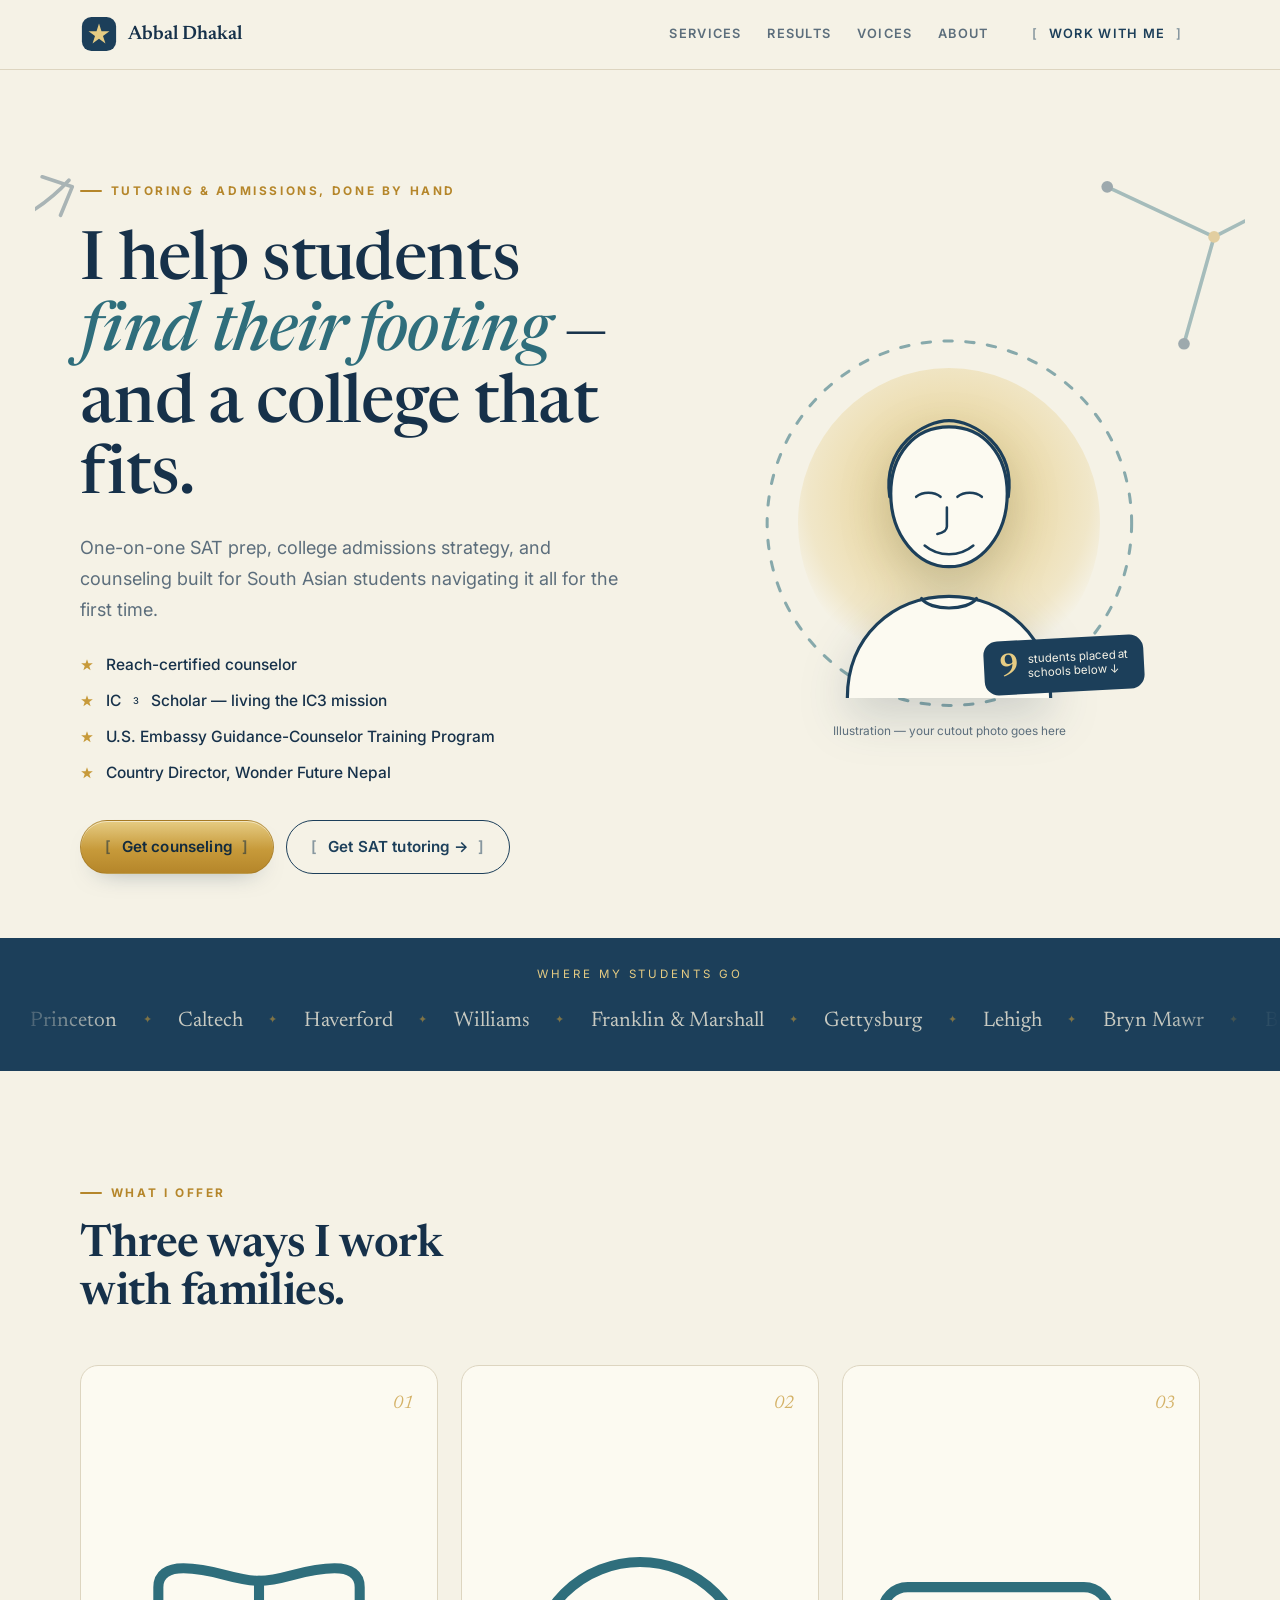
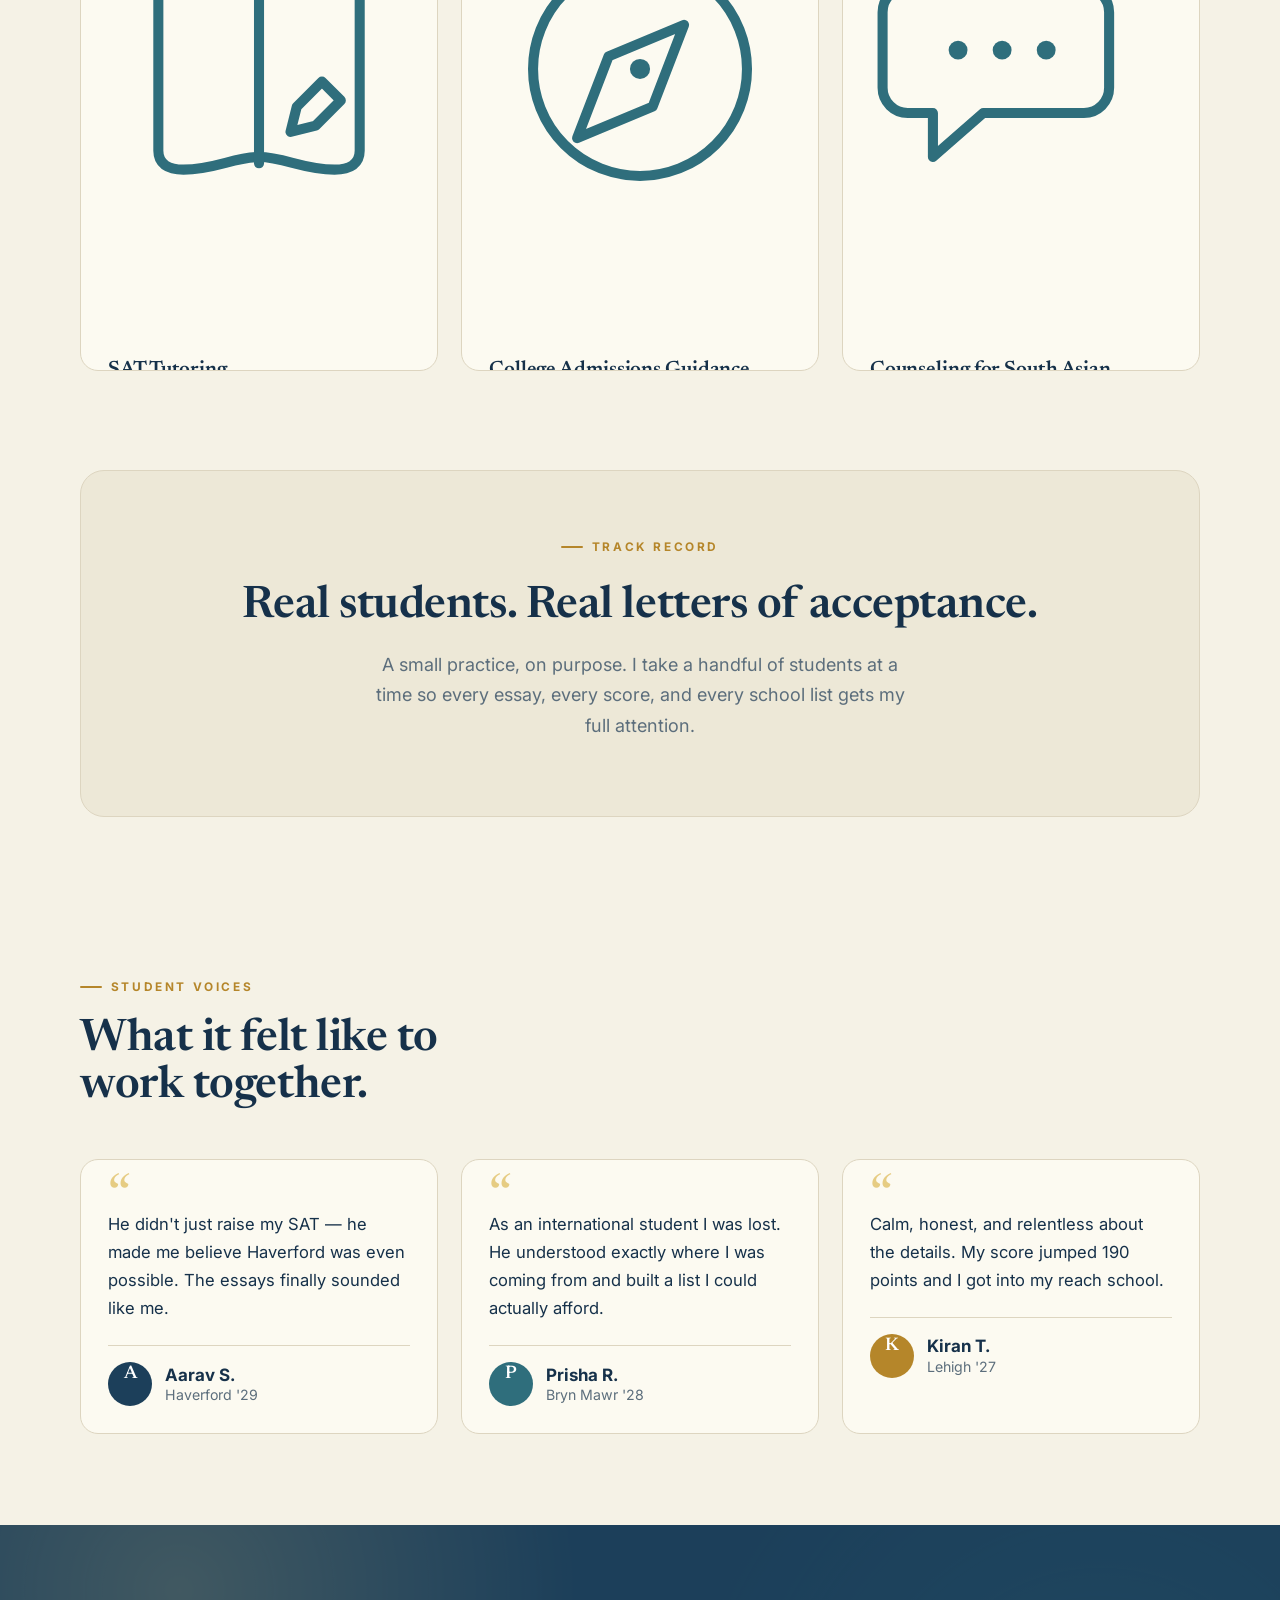
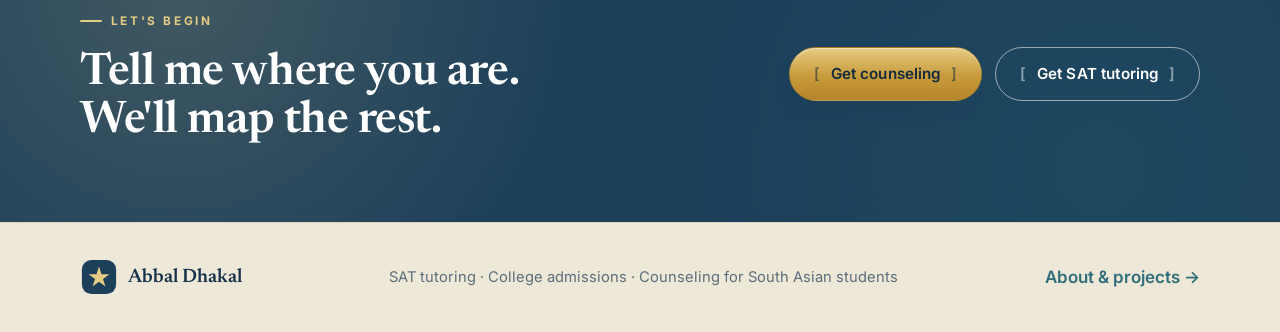
==== commit e8699972: "Cleaner redesign: all-SVG/CSS rendering, golden CTA, anthropic-serif - Serif set to anthropic-serif " ====
--- a/index.html
+++ b/index.html
@@ -13,7 +13,7 @@
 
   <link rel="preconnect" href="https://fonts.googleapis.com" />
   <link rel="preconnect" href="https://fonts.gstatic.com" crossorigin />
-  <link href="https://fonts.googleapis.com/css2?family=Playfair+Display:ital,wght@0,500;0,600;0,700;0,800;0,900;1,500;1,600&family=Fraunces:ital,opsz,wght@0,9..144,400;0,9..144,500;1,9..144,400&family=Inter:wght@400;500;600&display=swap" rel="stylesheet" />
+  <link href="https://fonts.googleapis.com/css2?family=Newsreader:ital,opsz,wght@0,6..72,400;0,6..72,500;0,6..72,600;0,6..72,700;1,6..72,400;1,6..72,500&family=Inter:wght@400;500;600&display=swap" rel="stylesheet" />
   <link rel="stylesheet" href="assets/css/styles.css" />
   <link rel="icon" href="assets/img/favicon.svg" type="image/svg+xml" />
 </head>
@@ -24,7 +24,10 @@
   <header class="site-head">
     <nav class="nav wrap">
       <a class="brand" href="index.html">
-        <span class="brand-mark">A</span>
+        <svg class="brand-logo" viewBox="0 0 40 40" fill="none" aria-hidden="true">
+          <rect x="2" y="2" width="36" height="36" rx="10" fill="#1C3F5A"/>
+          <path d="M20 9l2.6 8H31l-6.8 5 2.6 8L20 25l-6.8 5 2.6-8L9 17h8.4z" fill="#E6CC83"/>
+        </svg>
         <span class="brand-name">Abbal Dhakal</span>
       </a>
       <div class="nav-links">
@@ -42,37 +45,22 @@
     <section class="hero wrap">
       <div class="hero-doodles" aria-hidden="true">
         <svg viewBox="0 0 1200 520" preserveAspectRatio="xMidYMid slice"
-             fill="none" stroke-linecap="round" stroke-linejoin="round">
-          <g opacity="0.5" stroke-width="2.4">
-            <!-- left squiggle cluster -->
-            <path d="M40 120c30-34 60-10 50 20s-58 18-44-16 70-6 70 30" stroke="#1C3F5A"/>
-            <path d="M70 210c26 0 26 34 0 34s-26-34 0-34" stroke="#2F6E7C"/>
-            <path d="M120 300c18-22 40-22 56 0s34 18 52-2" stroke="#1C3F5A"/>
-            <!-- gold spiral -->
-            <path d="M150 410c-2-30 40-34 44-6s-34 36-44 6" stroke="#C29836"/>
-            <!-- top arrow -->
-            <path d="M250 70c60 18 130 8 150-26m-14-4 16 6-6 16" stroke="#1C3F5A"/>
-            <!-- constellation center -->
-            <g stroke="#2F6E7C">
-              <path d="M560 120l70 36 64-44 70 30" opacity="0.85"/>
-              <path d="M630 156l-30 70 80 24" opacity="0.85"/>
-            </g>
-            <circle cx="560" cy="120" r="4" fill="#1C3F5A" stroke="none"/>
-            <circle cx="630" cy="156" r="4" fill="#C29836" stroke="none"/>
-            <circle cx="694" cy="112" r="4" fill="#2F6E7C" stroke="none"/>
-            <circle cx="764" cy="142" r="4" fill="#1C3F5A" stroke="none"/>
-            <circle cx="600" cy="226" r="4" fill="#2F6E7C" stroke="none"/>
-            <circle cx="680" cy="250" r="4" fill="#C29836" stroke="none"/>
-            <!-- sparkles -->
-            <path d="M470 230l5-13 5 13 13 5-13 5-5 13-5-13-13-5z" stroke="#C29836"/>
-            <path d="M900 90l4-10 4 10 10 4-10 4-4 10-4-10-10-4z" stroke="#C29836"/>
-            <!-- right arrows -->
-            <path d="M980 200c40 6 80-2 110-30m-12-6 14 6-6 14" stroke="#1C3F5A"/>
-            <path d="M970 300c44 14 92 8 120-22m-12-4 14 6-7 13" stroke="#2F6E7C"/>
-            <!-- right squiggles -->
-            <path d="M1040 380c24-26 48-8 40 18s-50 8-40-18" stroke="#C29836"/>
-            <path d="M1080 130c26 0 26 34 0 34s-26-34 0-34" stroke="#1C3F5A"/>
+             fill="none" stroke-linecap="round" stroke-linejoin="round" stroke-width="2.2">
+          <!-- one sweeping arrow, top-left -->
+          <path d="M70 96c70 26 150 12 188-30m-16-2 18 6-7 17" stroke="#1C3F5A" opacity=".35"/>
+          <!-- a small, calm constellation, upper area -->
+          <g opacity=".4">
+            <path d="M880 70l64 30 70-36" stroke="#2F6E7C"/>
+            <path d="M944 100l-18 64" stroke="#2F6E7C"/>
+            <circle cx="880" cy="70" r="3.5" fill="#1C3F5A"/>
+            <circle cx="944" cy="100" r="3.5" fill="#C79A3A"/>
+            <circle cx="1014" cy="64" r="3.5" fill="#2F6E7C"/>
+            <circle cx="926" cy="164" r="3.5" fill="#1C3F5A"/>
           </g>
+          <!-- twinkling sparkles -->
+          <path class="spark" d="M150 360l5-13 5 13 13 5-13 5-5 13-5-13-13-5z" stroke="#C79A3A" opacity=".5"/>
+          <path class="spark" d="M1080 300l4-11 4 11 11 4-11 4-4 11-4-11-11-4z" stroke="#C79A3A" opacity=".5"/>
+          <path class="spark" d="M40 230l4-10 4 10 10 4-10 4-4 10-4-10-10-4z" stroke="#2F6E7C" opacity=".5"/>
         </svg>
       </div>
 
@@ -88,25 +76,42 @@
 
         <!-- CUSTOMIZE ME: credential lines -->
         <ul class="creds" aria-label="Credentials">
-          <li><span class="creds-dot"></span> Reach-certified counselor</li>
-          <li><span class="creds-dot"></span> IC<sup>3</sup> Scholar — living the IC3 mission</li>
-          <li><span class="creds-dot"></span> U.S. Embassy Guidance-Counselor Training Program</li>
-          <li><span class="creds-dot"></span> Country Director, Wonder Future Nepal</li>
+          <li><svg class="creds-star" viewBox="0 0 24 24" fill="currentColor" aria-hidden="true"><path d="M12 2l2.4 7.2H22l-6.1 4.5 2.3 7.3L12 16.9 5.8 21l2.3-7.3L2 9.2h7.6z"/></svg>Reach-certified counselor</li>
+          <li><svg class="creds-star" viewBox="0 0 24 24" fill="currentColor" aria-hidden="true"><path d="M12 2l2.4 7.2H22l-6.1 4.5 2.3 7.3L12 16.9 5.8 21l2.3-7.3L2 9.2h7.6z"/></svg>IC<sup>3</sup> Scholar — living the IC3 mission</li>
+          <li><svg class="creds-star" viewBox="0 0 24 24" fill="currentColor" aria-hidden="true"><path d="M12 2l2.4 7.2H22l-6.1 4.5 2.3 7.3L12 16.9 5.8 21l2.3-7.3L2 9.2h7.6z"/></svg>U.S. Embassy Guidance-Counselor Training Program</li>
+          <li><svg class="creds-star" viewBox="0 0 24 24" fill="currentColor" aria-hidden="true"><path d="M12 2l2.4 7.2H22l-6.1 4.5 2.3 7.3L12 16.9 5.8 21l2.3-7.3L2 9.2h7.6z"/></svg>Country Director, Wonder Future Nepal</li>
         </ul>
 
         <div class="cta-row">
-          <a class="btn btn-primary" href="index.html#contact">Get counseling</a>
+          <a class="btn btn-gold" href="index.html#contact">Get counseling</a>
           <a class="btn btn-ghost" href="index.html#contact">Get SAT tutoring →</a>
         </div>
       </div>
 
       <div class="hero-portrait">
         <div class="portrait-frame">
-          <!-- CUSTOMIZE ME: drop your cutout at assets/img/portrait.png (transparent PNG works best) -->
-          <img src="assets/img/portrait.svg" alt="Portrait of Abbal Dhakal" class="portrait" />
-          <svg class="scribble" viewBox="0 0 320 360" aria-hidden="true">
-            <path d="M160 14C70 12 18 96 22 188c4 96 70 158 142 156 78-2 138-66 134-160C434 96 250 16 160 14z" />
+          <!-- CUSTOMIZE ME: when you have a transparent cutout, replace this <svg> with
+               <img src="assets/img/portrait.png" alt="Abbal Dhakal" class="portrait-art" /> -->
+          <svg class="portrait-art" viewBox="0 0 320 340" aria-label="Illustration of Abbal Dhakal">
+            <path class="skin" d="M64 340c0-58 43-96 96-96s96 38 96 96z"/>
+            <path class="skin" d="M160 84c33 0 55 26 55 63 0 39-25 69-55 69s-55-30-55-69c0-37 22-63 55-63z"/>
+            <g class="stroke">
+              <path d="M64 340c0-58 43-96 96-96s96 38 96 96"/>
+              <path d="M134 246c8 12 44 12 52 0"/>
+              <path d="M160 84c33 0 55 26 55 63 0 39-25 69-55 69s-55-30-55-69c0-37 22-63 55-63z"/>
+              <path d="M104 150c-7-48 33-72 56-72s63 24 56 72"/>
+            </g>
+            <g class="stroke thin">
+              <path d="M129 150c6-5 17-5 23 0"/>
+              <path d="M168 150c6-5 17-5 23 0"/>
+              <path d="M158 160v18c0 4-4 6-9 7"/>
+              <path d="M137 196c13 11 33 11 46 0"/>
+            </g>
           </svg>
+          <svg class="scribble" viewBox="0 0 320 320" aria-hidden="true">
+            <circle cx="160" cy="160" r="150"/>
+          </svg>
+          <div class="portrait-cap">Illustration — your cutout photo goes here</div>
         </div>
         <div class="portrait-badge">
           <strong>9</strong><span>students placed at<br/>schools below ↓</span>
@@ -119,16 +124,16 @@
       <p class="band-label">Where my students go</p>
       <div class="marquee" data-marquee>
         <div class="marquee-track">
-          <!-- CUSTOMIZE ME: replace the SVGs in assets/logos/ with real logos (keep the filenames) -->
-          <img src="assets/logos/princeton.svg" alt="Princeton" />
-          <img src="assets/logos/caltech.svg" alt="Caltech" />
-          <img src="assets/logos/haverford.svg" alt="Haverford" />
-          <img src="assets/logos/williams.svg" alt="Williams" />
-          <img src="assets/logos/franklin-marshall.svg" alt="Franklin &amp; Marshall" />
-          <img src="assets/logos/gettysburg.svg" alt="Gettysburg" />
-          <img src="assets/logos/lehigh.svg" alt="Lehigh" />
-          <img src="assets/logos/bryn-mawr.svg" alt="Bryn Mawr" />
-          <img src="assets/logos/bucknell.svg" alt="Bucknell" />
+          <!-- CUSTOMIZE ME: edit the college names here -->
+          <span class="chip">Princeton</span>
+          <span class="chip">Caltech</span>
+          <span class="chip">Haverford</span>
+          <span class="chip">Williams</span>
+          <span class="chip">Franklin &amp; Marshall</span>
+          <span class="chip">Gettysburg</span>
+          <span class="chip">Lehigh</span>
+          <span class="chip">Bryn Mawr</span>
+          <span class="chip">Bucknell</span>
         </div>
       </div>
     </section>
@@ -188,7 +193,7 @@
       </header>
 
       <div class="quotes">
-        <!-- CUSTOMIZE ME: up to 3–4. Swap photos at assets/img/student-*.svg -->
+        <!-- CUSTOMIZE ME: up to 3–4 testimonials -->
         <figure class="quote">
           <div class="quote-mark">&ldquo;</div>
           <blockquote>
@@ -196,7 +201,7 @@
             even possible. The essays finally sounded like me.
           </blockquote>
           <figcaption>
-            <img src="assets/img/student-1.svg" alt="" />
+            <span class="avatar avatar-1" aria-hidden="true">A</span>
             <span><strong>Aarav S.</strong><small>Haverford '29</small></span>
           </figcaption>
         </figure>
@@ -208,7 +213,7 @@
             I was coming from and built a list I could actually afford.
           </blockquote>
           <figcaption>
-            <img src="assets/img/student-2.svg" alt="" />
+            <span class="avatar avatar-2" aria-hidden="true">P</span>
             <span><strong>Prisha R.</strong><small>Bryn Mawr '28</small></span>
           </figcaption>
         </figure>
@@ -220,7 +225,7 @@
             190 points and I got into my reach school.
           </blockquote>
           <figcaption>
-            <img src="assets/img/student-3.svg" alt="" />
+            <span class="avatar avatar-3" aria-hidden="true">K</span>
             <span><strong>Kiran T.</strong><small>Lehigh '27</small></span>
           </figcaption>
         </figure>
@@ -236,7 +241,7 @@
         </div>
         <div class="contact-actions">
           <!-- CUSTOMIZE ME: your email -->
-          <a class="btn btn-primary" href="mailto:abbal@superscholar.io?subject=Counseling%20inquiry">Get counseling</a>
+          <a class="btn btn-gold" href="mailto:abbal@superscholar.io?subject=Counseling%20inquiry">Get counseling</a>
           <a class="btn btn-ghost btn-ghost-light" href="mailto:abbal@superscholar.io?subject=SAT%20tutoring%20inquiry">Get SAT tutoring</a>
         </div>
       </div>
@@ -247,7 +252,10 @@
   <footer class="site-foot">
     <div class="wrap foot-inner">
       <span class="brand">
-        <span class="brand-mark">A</span>
+        <svg class="brand-logo" viewBox="0 0 40 40" fill="none" aria-hidden="true">
+          <rect x="2" y="2" width="36" height="36" rx="10" fill="#1C3F5A"/>
+          <path d="M20 9l2.6 8H31l-6.8 5 2.6 8L20 25l-6.8 5 2.6-8L9 17h8.4z" fill="#E6CC83"/>
+        </svg>
         <span class="brand-name">Abbal Dhakal</span>
       </span>
       <p class="foot-note">SAT tutoring · College admissions · Counseling for South Asian students</p>
--- a/assets/css/styles.css
+++ b/assets/css/styles.css
@@ -1,29 +1,30 @@
 /* =============================================================
    Abbal Dhakal — tutoring & counseling
-   "Sketchbook" direction: warm cream paper, navy + teal + gold ink,
-   hand-drawn doodles, bracketed pill buttons, bold serif display.
+   Clean editorial sketchbook: cream paper, navy/teal/gold ink,
+   everything rendered in SVG/CSS (no image files), light doodle accents.
    ============================================================= */
 
 :root{
-  --paper:      #F4F1E3;   /* warm cream */
-  --paper-2:    #ECE6D3;   /* deeper band */
-  --ink:        #15314A;   /* deep navy text */
+  --paper:      #F5F2E6;
+  --paper-2:    #EDE8D7;
+  --ink:        #16314A;
   --navy:       #1C3F5A;
   --navy-deep:  #122B3E;
   --teal:       #2F6E7C;
   --teal-deep:  #245762;
-  --gold:       #C29836;
-  --gold-soft:  #E2C475;
-  --muted:      #57697A;
-  --line:       #D7CFB9;
-  --card:       #FBF8EC;
-  --radius:     16px;
-  --maxw:       1160px;
-  --shadow:     0 20px 44px -26px rgba(21,49,74,.5);
-  --shadow-sm:  0 10px 24px -16px rgba(21,49,74,.5);
-
-  /* tileable doodle pattern (squiggles, arrows, constellations, sparkles) */
-  --doodles:url("data:image/svg+xml,%3Csvg xmlns='http://www.w3.org/2000/svg' width='240' height='240' viewBox='0 0 240 240'%3E%3Cg fill='none' stroke-width='2' stroke-linecap='round' stroke-linejoin='round'%3E%3Cpath d='M18 36c10-14 22-14 30 0s20 14 30 0' stroke='%231C3F5A'/%3E%3Cpath d='M150 28c18-6 24 18 8 24s-6-30-8-24' stroke='%232F6E7C'/%3E%3Cpath d='M196 150h22m-8-8l10 8-10 8' stroke='%23C29836'/%3E%3Ccircle cx='40' cy='150' r='3.5' fill='%231C3F5A'/%3E%3Ccircle cx='78' cy='176' r='3.5' fill='%232F6E7C'/%3E%3Ccircle cx='60' cy='202' r='3.5' fill='%23C29836'/%3E%3Cpath d='M40 150l38 26M78 176l-18 26' stroke='%231C3F5A' opacity='.7'/%3E%3Cpath d='M150 150l5-13 5 13 13 5-13 5-5 13-5-13-13-5z' stroke='%23C29836'/%3E%3Cpath d='M120 92c9 0 9 13 0 13s-9-13 0-13' stroke='%232F6E7C'/%3E%3C/g%3E%3C/svg%3E");
+  --gold:       #C79A3A;
+  --gold-2:     #B5862A;
+  --gold-soft:  #E6CC83;
+  --muted:      #5C6E7C;
+  --line:       #DDD5C0;
+  --card:       #FCFAF1;
+  --radius:     18px;
+  --maxw:       1120px;
+  --shadow:     0 24px 50px -30px rgba(22,49,74,.45);
+  --shadow-sm:  0 12px 26px -18px rgba(22,49,74,.5);
+
+  /* serif: honor anthropic-serif, fall back to a close humanist serif */
+  --serif: "anthropic-serif","Newsreader",Georgia,"Times New Roman",serif;
 }
 
 *{ box-sizing:border-box; }
@@ -34,265 +35,267 @@
   color:var(--ink);
   font-family:"Inter",system-ui,-apple-system,Segoe UI,Roboto,sans-serif;
   font-size:17px;
-  line-height:1.65;
+  line-height:1.7;
   -webkit-font-smoothing:antialiased;
   overflow-x:hidden;
 }
 
-/* faint doodle wallpaper behind everything */
-.grain{
-  position:fixed; inset:0; z-index:0; pointer-events:none;
-  background-image:var(--doodles);
-  background-size:340px 340px;
-  opacity:.16;
-}
+/* very light paper tint — kept clean, no busy wallpaper */
+.grain{ display:none; }
 
 img{ max-width:100%; display:block; }
 a{ color:inherit; }
-.wrap{ width:min(var(--maxw),92vw); margin-inline:auto; position:relative; z-index:2; }
+.wrap{ width:min(var(--maxw),90vw); margin-inline:auto; position:relative; z-index:2; }
 
 /* ---------- typography ---------- */
 .display{
-  font-family:"Playfair Display",Georgia,serif;
-  font-weight:800;
-  line-height:1.02;
+  font-family:var(--serif);
+  font-weight:600;
+  line-height:1.06;
   letter-spacing:-.01em;
   margin:0;
   color:var(--ink);
 }
-.display em{ font-style:italic; font-weight:600; color:var(--teal); }
-h1.display{ font-size:clamp(2.6rem,6vw,4.6rem); }
-h2.display{ font-size:clamp(2rem,4.2vw,3.1rem); }
-h3{ font-family:"Playfair Display",serif; font-weight:700; font-size:1.3rem;
-  margin:.2rem 0 .5rem; letter-spacing:-.005em; color:var(--ink); }
+.display em{ font-style:italic; font-weight:500; color:var(--teal); }
+h1.display{ font-size:clamp(2.5rem,5.6vw,4.2rem); font-weight:500; }
+h2.display{ font-size:clamp(1.9rem,3.8vw,2.8rem); }
+h3{ font-family:var(--serif); font-weight:600; font-size:1.3rem; margin:.1rem 0 .5rem;
+  letter-spacing:-.005em; color:var(--ink); }
 
 .eyebrow{
   display:inline-flex; align-items:center; gap:.55rem;
-  font-size:.76rem; font-weight:700; letter-spacing:.2em; text-transform:uppercase;
-  color:var(--gold); margin:0 0 1.1rem;
+  font-size:.74rem; font-weight:700; letter-spacing:.22em; text-transform:uppercase;
+  color:var(--gold-2); margin:0 0 1.2rem;
 }
 .eyebrow-light{ color:var(--gold-soft); }
-.tick{ width:24px; height:2px; background:currentColor; display:inline-block; border-radius:2px; }
-.lede{ font-size:1.12rem; color:var(--muted); max-width:48ch; }
+.tick{ width:22px; height:2px; background:currentColor; display:inline-block; border-radius:2px; }
+.lede{ font-size:1.13rem; color:var(--muted); max-width:50ch; }
 
 /* ---------- bracketed pill buttons ---------- */
 .btn{
-  position:relative;
-  display:inline-flex; align-items:center; gap:.4rem;
+  position:relative; display:inline-flex; align-items:center; gap:.4rem;
   font-weight:600; font-size:.95rem; letter-spacing:.01em;
-  padding:.78rem 1.5rem; border-radius:100px;
+  padding:.82rem 1.5rem; border-radius:100px;
   text-decoration:none; cursor:pointer; border:1.6px solid transparent;
-  transition:transform .16s ease, box-shadow .16s ease, background .16s, color .16s;
-}
-.btn::before{ content:"[\00a0"; opacity:.55; font-weight:600; }
-.btn::after{ content:"\00a0]"; opacity:.55; font-weight:600; }
+  transition:transform .16s ease, box-shadow .16s ease, background .16s, color .16s, border-color .16s;
+}
+.btn::before{ content:"[\00a0"; opacity:.5; }
+.btn::after{ content:"\00a0]"; opacity:.5; }
 .btn-sm{ padding:.5rem 1.05rem; font-size:.82rem; }
+
+/* golden button — the highlighted CTA */
+.btn-gold{
+  background:linear-gradient(180deg,var(--gold-soft),var(--gold) 55%,var(--gold-2));
+  color:var(--navy-deep); border-color:rgba(150,110,30,.5);
+  box-shadow:inset 0 1px 0 rgba(255,255,255,.5), var(--shadow-sm);
+}
+.btn-gold::before,.btn-gold::after{ opacity:.55; }
+.btn-gold:hover{ transform:translateY(-2px);
+  box-shadow:inset 0 1px 0 rgba(255,255,255,.6), 0 16px 30px -14px rgba(183,134,42,.85); }
+.btn-gold:active{ transform:translateY(0); filter:brightness(.95); }
 
 .btn-primary{ background:var(--teal); color:#fff; box-shadow:var(--shadow-sm); }
 .btn-primary:hover{ transform:translateY(-2px); background:var(--teal-deep);
-  box-shadow:0 14px 30px -14px rgba(47,110,124,.8); }
+  box-shadow:0 16px 30px -14px rgba(47,110,124,.8); }
 .btn-primary:active{ transform:translateY(0); background:var(--navy-deep); }
 
-.btn-ghost{ background:var(--card); border-color:var(--navy); color:var(--navy); }
+.btn-ghost{ background:transparent; border-color:var(--navy); color:var(--navy); }
 .btn-ghost:hover{ transform:translateY(-2px); background:var(--navy); color:var(--paper); }
 .btn-ghost:active{ background:var(--navy-deep); }
 
-.btn-gold{ background:var(--card); border-color:var(--gold); color:var(--ink);
-  box-shadow:0 0 0 4px rgba(194,152,54,.12); }
-.btn-gold:hover{ transform:translateY(-2px); box-shadow:0 0 0 5px rgba(194,152,54,.2),var(--shadow-sm); }
-
-.btn-ghost-light{ background:transparent; border-color:rgba(255,255,255,.6); color:#fff; }
+.btn-ghost-light{ background:transparent; border-color:rgba(255,255,255,.55); color:#fff; }
 .btn-ghost-light:hover{ background:#fff; color:var(--teal-deep); }
 
 /* ---------- nav ---------- */
 .site-head{ position:sticky; top:0; z-index:30;
-  background:color-mix(in srgb, var(--paper) 88%, transparent);
-  backdrop-filter:blur(8px);
-  border-bottom:1.5px solid var(--line);
-}
-.nav{ display:flex; align-items:center; justify-content:space-between; padding:.8rem 0; }
-.brand{ display:inline-flex; align-items:center; gap:.6rem; text-decoration:none; }
-.brand-mark{
-  width:36px; height:36px; display:grid; place-items:center;
-  background:var(--navy); color:var(--gold-soft);
-  font-family:"Playfair Display",serif; font-weight:800; font-size:1.2rem;
-  border-radius:9px; box-shadow:inset 0 0 0 2px rgba(226,196,117,.35);
-}
-.brand-name{ font-family:"Playfair Display",serif; font-weight:700; font-size:1.18rem; color:var(--ink); }
-.nav-links{ display:flex; align-items:center; gap:1.5rem; }
-.nav-links a{ text-decoration:none; font-size:.82rem; font-weight:600; letter-spacing:.08em;
+  background:color-mix(in srgb, var(--paper) 90%, transparent);
+  backdrop-filter:blur(10px); border-bottom:1px solid var(--line); }
+.nav{ display:flex; align-items:center; justify-content:space-between; padding:.9rem 0; }
+.brand{ display:inline-flex; align-items:center; gap:.65rem; text-decoration:none; }
+.brand-logo{ width:38px; height:38px; flex:none; }
+.brand-name{ font-family:var(--serif); font-weight:600; font-size:1.22rem; color:var(--ink); }
+.nav-links{ display:flex; align-items:center; gap:1.6rem; }
+.nav-links a{ text-decoration:none; font-size:.8rem; font-weight:600; letter-spacing:.1em;
   text-transform:uppercase; color:var(--muted); }
 .nav-links a:hover{ color:var(--navy); }
 .nav-links .btn{ color:var(--navy); }
 .nav-links .btn:hover{ color:var(--paper); }
 
 /* ---------- hero ---------- */
-.hero{
-  position:relative;
-  display:grid; grid-template-columns:1.1fr .9fr; gap:clamp(1.5rem,4vw,4rem);
-  align-items:center; padding:clamp(3rem,7vw,6rem) 0 clamp(2.5rem,4vw,4rem);
-}
-.hero-doodles{ position:absolute; inset:-2% -6% 0 -6%; z-index:0; pointer-events:none;
-  color:var(--navy); }
+.hero{ position:relative; display:grid; grid-template-columns:1.05fr .95fr;
+  gap:clamp(1.5rem,5vw,4.5rem); align-items:center;
+  padding:clamp(3.5rem,8vw,7rem) 0 clamp(3rem,5vw,5rem); }
+.hero-doodles{ position:absolute; inset:0 -4%; z-index:0; pointer-events:none; }
 .hero-doodles svg{ width:100%; height:100%; }
 .hero-copy,.hero-portrait{ position:relative; z-index:2; }
-.hero-copy h1{ margin:.4rem 0 1.1rem; max-width:15ch; }
-.hero-copy h1 .display{ display:inline; }
-
-.creds{ list-style:none; padding:0; margin:1.6rem 0 2rem; display:grid; gap:.55rem; }
-.creds li{ display:flex; align-items:center; gap:.7rem; font-size:.97rem; color:var(--ink); font-weight:500; }
+.hero-copy h1{ margin:.5rem 0 1.2rem; max-width:14ch; }
+
+.creds{ list-style:none; padding:0; margin:1.7rem 0 2.1rem; display:grid; gap:.6rem; }
+.creds li{ display:flex; align-items:center; gap:.75rem; font-size:.97rem; color:var(--ink); font-weight:500; }
 .creds sup{ font-size:.6em; }
-.creds-dot{ width:9px; height:9px; flex:none; background:var(--gold);
-  /* hand-drawn star tick */
-  clip-path:polygon(50% 0,61% 39%,100% 50%,61% 61%,50% 100%,39% 61%,0 50%,39% 39%); }
+.creds-star{ width:14px; height:14px; flex:none; color:var(--gold); }
 .cta-row{ display:flex; flex-wrap:wrap; gap:.8rem; }
 
+/* hero portrait — inline SVG illustration, no image file */
 .hero-portrait{ justify-self:center; }
-.portrait-frame{ position:relative; width:min(360px,80vw); aspect-ratio:9/10; }
-.portrait-frame::before{
-  content:""; position:absolute; inset:6% 4% -4% 4%;
-  background:radial-gradient(60% 60% at 50% 42%, var(--gold-soft), transparent 70%);
-  filter:blur(8px); opacity:.8; z-index:0;
-}
-.portrait{ position:relative; z-index:2; width:100%; height:100%; object-fit:contain;
-  filter:drop-shadow(0 22px 28px rgba(21,49,74,.28)); }
-.scribble{ position:absolute; inset:-7% -9%; z-index:1; width:118%; height:114%; }
-.scribble path{ fill:none; stroke:var(--teal); stroke-width:2.5; opacity:.6;
-  stroke-dasharray:5 10; stroke-linecap:round; }
-.portrait-badge{
-  position:absolute; right:-5%; bottom:5%; z-index:3;
-  background:var(--navy); color:var(--paper);
-  border-radius:14px; padding:.7rem .95rem; display:flex; align-items:center; gap:.6rem;
-  box-shadow:var(--shadow); transform:rotate(-3deg);
-}
-.portrait-badge strong{ font-family:"Playfair Display",serif; font-weight:800;
-  font-size:2rem; color:var(--gold-soft); line-height:1; }
+.portrait-frame{ position:relative; width:min(360px,82vw); aspect-ratio:1; }
+.portrait-frame::before{ content:""; position:absolute; inset:8%;
+  border-radius:50%;
+  background:radial-gradient(circle at 50% 42%, var(--gold-soft), color-mix(in srgb,var(--gold-soft) 30%, transparent) 60%, transparent 72%);
+  z-index:0; }
+.portrait-art{ position:relative; z-index:2; width:100%; height:100%; color:var(--navy);
+  filter:drop-shadow(0 18px 24px rgba(22,49,74,.18)); }
+.portrait-art .skin{ fill:var(--card); }
+.portrait-art .stroke{ fill:none; stroke:currentColor; stroke-width:3;
+  stroke-linecap:round; stroke-linejoin:round; }
+.portrait-art .thin{ stroke-width:2.4; }
+.scribble{ position:absolute; inset:-4%; z-index:1; width:108%; height:108%;
+  overflow:visible; }
+.scribble circle{ fill:none; stroke:var(--teal); stroke-width:2.5; opacity:.55;
+  stroke-dasharray:7 11; stroke-linecap:round;
+  animation:spin 60s linear infinite; transform-origin:center; }
+@keyframes spin{ to{ transform:rotate(360deg);} }
+.portrait-frame:hover .scribble circle{ opacity:.85; }
+.portrait-badge{ position:absolute; right:-4%; bottom:4%; z-index:3;
+  background:var(--navy); color:var(--paper); border-radius:14px; padding:.7rem .95rem;
+  display:flex; align-items:center; gap:.6rem; box-shadow:var(--shadow); transform:rotate(-3deg);
+  transition:transform .2s ease; }
+.portrait-frame:hover .portrait-badge{ transform:rotate(-3deg) translateY(-3px); }
+.portrait-badge strong{ font-family:var(--serif); font-weight:600; font-size:2rem;
+  color:var(--gold-soft); line-height:1; }
 .portrait-badge span{ font-size:.72rem; line-height:1.2; }
-
-/* ---------- college marquee ---------- */
-.marquee-band{ background:var(--navy); color:var(--paper); padding:1.6rem 0 1.9rem;
-  position:relative; z-index:2; border-block:2px solid var(--navy-deep);
-  background-image:var(--doodles); background-size:300px 300px; background-blend-mode:soft-light; }
-.band-label{ text-align:center; font-size:.74rem; letter-spacing:.24em; text-transform:uppercase;
-  color:var(--gold-soft); margin:0 0 1.1rem; }
+.portrait-cap{ position:absolute; left:0; right:0; bottom:-2.1rem; text-align:center;
+  font-size:.74rem; color:var(--muted); z-index:3; }
+
+/* sparkles twinkle */
+.spark{ animation:twinkle 3.2s ease-in-out infinite; transform-origin:center; }
+.spark:nth-of-type(2){ animation-delay:1s; }
+.spark:nth-of-type(3){ animation-delay:2s; }
+@keyframes twinkle{ 0%,100%{ opacity:.25; transform:scale(.8);} 50%{ opacity:.9; transform:scale(1.1);} }
+
+/* ---------- college marquee (text chips, no images) ---------- */
+.marquee-band{ background:var(--navy); color:var(--paper); padding:1.7rem 0 2rem;
+  position:relative; z-index:2; }
+.band-label{ text-align:center; font-size:.72rem; letter-spacing:.26em; text-transform:uppercase;
+  color:var(--gold-soft); margin:0 0 1.2rem; }
 .marquee{ overflow:hidden;
-  -webkit-mask-image:linear-gradient(90deg,transparent,#000 8%,#000 92%,transparent);
-  mask-image:linear-gradient(90deg,transparent,#000 8%,#000 92%,transparent); }
-.marquee-track{ display:flex; align-items:center; gap:3.4rem; width:max-content;
-  animation:scroll 40s linear infinite; }
+  -webkit-mask-image:linear-gradient(90deg,transparent,#000 9%,#000 91%,transparent);
+  mask-image:linear-gradient(90deg,transparent,#000 9%,#000 91%,transparent); }
+.marquee-track{ display:flex; align-items:center; width:max-content;
+  animation:scroll 44s linear infinite; }
 .marquee:hover .marquee-track{ animation-play-state:paused; }
-.marquee-track img{ height:40px; width:auto; opacity:.95; filter:brightness(0) invert(1); flex:none; }
+.chip{ font-family:var(--serif); font-size:1.32rem; white-space:nowrap; padding:0 1.9rem;
+  color:#EFEAD9; opacity:.82; position:relative; transition:opacity .2s, color .2s; cursor:default; }
+.chip::after{ content:"✦"; position:absolute; right:-.35em; top:50%; transform:translateY(-50%);
+  font-size:.7rem; color:var(--gold); opacity:.7; }
+.chip:hover{ opacity:1; color:#fff; }
 @keyframes scroll{ from{ transform:translateX(0);} to{ transform:translateX(-50%);} }
 
-/* ---------- section heading w/ doodle arrow ---------- */
-.services,.voices{ padding:clamp(3.5rem,7vw,6rem) 0 clamp(2rem,4vw,3rem); }
-.section-head{ max-width:32ch; margin-bottom:2.6rem; position:relative; }
-
-/* ---------- services (line-art icon cards) ---------- */
-.cards{ display:grid; grid-template-columns:repeat(3,1fr); gap:1.3rem; }
-.card{
-  background:var(--card); border:1.5px solid var(--line); border-radius:var(--radius);
-  padding:1.7rem 1.6rem 1.5rem; position:relative; overflow:hidden;
-  transition:transform .22s ease, box-shadow .22s ease, border-color .22s;
-}
-.card:hover{ transform:translateY(-5px); box-shadow:var(--shadow); border-color:var(--gold-soft); }
-.card-ico{ width:46px; height:46px; color:var(--teal); margin-bottom:.6rem; }
+/* ---------- sections ---------- */
+.services,.voices{ padding:clamp(4rem,8vw,7rem) 0 clamp(2.5rem,4vw,3.5rem); }
+.section-head{ max-width:34ch; margin-bottom:3rem; }
+
+/* services — line-art icon cards */
+.cards{ display:grid; grid-template-columns:repeat(3,1fr); gap:1.4rem; }
+.card{ background:var(--card); border:1px solid var(--line); border-radius:var(--radius);
+  padding:1.9rem 1.7rem 1.7rem; position:relative; overflow:hidden;
+  transition:transform .22s ease, box-shadow .22s ease, border-color .22s; }
+.card:hover{ transform:translateY(-6px); box-shadow:var(--shadow); border-color:var(--gold-soft); }
+.card-ico{ width:48px; height:48px; color:var(--teal); margin-bottom:.8rem; }
 .card-ico svg{ width:100%; height:100%; fill:none; stroke:currentColor;
   stroke-width:1.6; stroke-linecap:round; stroke-linejoin:round; }
-.card-no{ position:absolute; top:1.2rem; right:1.3rem;
-  font-family:"Playfair Display",serif; font-style:italic; font-size:1.1rem; color:var(--gold); opacity:.8; }
-.card p{ color:var(--muted); font-size:.98rem; margin:.2rem 0 1.1rem; }
+.card:hover .card-ico{ color:var(--gold-2); }
+.card-no{ position:absolute; top:1.4rem; right:1.5rem; font-family:var(--serif);
+  font-style:italic; font-size:1.15rem; color:var(--gold); opacity:.75; }
+.card p{ color:var(--muted); font-size:.98rem; margin:.2rem 0 1.2rem; }
 .card-link{ text-decoration:none; font-weight:600; color:var(--teal); font-size:.95rem;
   border-bottom:2px solid transparent; transition:border-color .2s,color .2s; }
-.card-link:hover{ color:var(--gold); border-color:var(--gold); }
-
-/* ---------- results band ---------- */
+.card-link:hover{ color:var(--gold-2); border-color:var(--gold); }
+
+/* results band */
 .results{ padding:clamp(2rem,4vw,3rem) 0; }
-.results-inner{ background:var(--paper-2); border:1.5px solid var(--line); border-radius:24px;
-  padding:clamp(2rem,5vw,3.4rem); text-align:center; position:relative; overflow:hidden; }
-.results-inner::before,.results-inner::after{ content:""; position:absolute; width:130px; height:130px;
-  background:var(--doodles); background-size:contain; opacity:.5; }
-.results-inner::before{ top:-10px; left:-10px; }
-.results-inner::after{ bottom:-10px; right:-10px; transform:rotate(180deg); }
+.results-inner{ background:var(--paper-2); border:1px solid var(--line); border-radius:24px;
+  padding:clamp(2.2rem,5vw,3.6rem); text-align:center; }
 .results-inner .eyebrow{ justify-content:center; }
 .results-inner .lede{ margin-inline:auto; }
 .results-inner h2{ margin:.4rem 0 1rem; }
 
-/* ---------- testimonials ---------- */
-.quotes{ display:grid; grid-template-columns:repeat(3,1fr); gap:1.3rem; }
-.quote{ margin:0; background:var(--card); border:1.5px solid var(--line);
-  border-radius:var(--radius); padding:1.6rem; position:relative; }
-.quote-mark{ font-family:"Playfair Display",serif; font-size:3.6rem; line-height:.5; color:var(--gold-soft); height:1.4rem; }
-.quote blockquote{ margin:0 0 1.4rem; font-size:1.03rem; }
-.quote figcaption{ display:flex; align-items:center; gap:.8rem; border-top:1.5px solid var(--line); padding-top:1rem; }
-.quote figcaption img{ width:46px; height:46px; border-radius:50%; object-fit:cover;
-  background:var(--paper-2); border:1.5px solid var(--line); }
-.quote figcaption span{ display:flex; flex-direction:column; line-height:1.2; }
+/* testimonials — CSS initial badges, no images */
+.quotes{ display:grid; grid-template-columns:repeat(3,1fr); gap:1.4rem; }
+.quote{ margin:0; background:var(--card); border:1px solid var(--line); border-radius:var(--radius);
+  padding:1.7rem; position:relative; transition:transform .2s ease, box-shadow .2s ease; }
+.quote:hover{ transform:translateY(-4px); box-shadow:var(--shadow-sm); }
+.quote-mark{ font-family:var(--serif); font-size:3.6rem; line-height:.5; color:var(--gold-soft); height:1.4rem; }
+.quote blockquote{ margin:0 0 1.4rem; font-size:1.04rem; }
+.quote figcaption{ display:flex; align-items:center; gap:.8rem; border-top:1px solid var(--line); padding-top:1rem; }
+.avatar{ width:44px; height:44px; flex:none; border-radius:50%; display:grid; place-items:center;
+  font-family:var(--serif); font-weight:600; font-size:1.15rem; color:#fff; }
+.avatar-1{ background:var(--navy); }
+.avatar-2{ background:var(--teal); }
+.avatar-3{ background:var(--gold-2); }
+.quote figcaption span{ display:flex; flex-direction:column; line-height:1.25; }
 .quote figcaption small{ color:var(--muted); }
 
-/* ---------- contact ---------- */
-.contact{ background:var(--navy); color:var(--paper); margin-top:2rem; position:relative; z-index:2;
-  background-image:var(--doodles); background-size:320px 320px; }
-.contact::before{ content:""; position:absolute; inset:0; opacity:.16; pointer-events:none;
-  background-image:radial-gradient(circle at 12% 20%, var(--gold-soft) 0, transparent 38%),
-                   radial-gradient(circle at 88% 80%, var(--teal) 0, transparent 40%); }
-.contact-inner{ display:flex; flex-wrap:wrap; gap:1.6rem; justify-content:space-between;
-  align-items:center; padding:clamp(3rem,6vw,5rem) 0; position:relative; z-index:2; }
+/* contact */
+.contact{ background:var(--navy); color:var(--paper); margin-top:2.5rem; position:relative; z-index:2; }
+.contact::before{ content:""; position:absolute; inset:0; opacity:.18; pointer-events:none;
+  background-image:radial-gradient(circle at 14% 22%, var(--gold-soft) 0, transparent 36%),
+                   radial-gradient(circle at 86% 82%, var(--teal) 0, transparent 40%); }
+.contact-inner{ display:flex; flex-wrap:wrap; gap:1.8rem; justify-content:space-between;
+  align-items:center; padding:clamp(3.5rem,6vw,5.5rem) 0; position:relative; z-index:2; }
 .contact-inner h2{ max-width:18ch; color:#fff; }
 .contact-inner .display em{ color:var(--gold-soft); }
 .contact-actions{ display:flex; flex-wrap:wrap; gap:.8rem; }
 
-/* ---------- footer ---------- */
-.site-foot{ background:var(--paper-2); border-top:2px solid var(--line); }
+/* footer */
+.site-foot{ background:var(--paper-2); border-top:1px solid var(--line); }
 .foot-inner{ display:flex; flex-wrap:wrap; align-items:center; justify-content:space-between;
-  gap:1rem; padding:2rem 0; }
+  gap:1rem; padding:2.2rem 0; }
 .foot-note{ color:var(--muted); font-size:.92rem; margin:0; }
 .foot-inner a{ text-decoration:none; font-weight:600; color:var(--teal); }
 
 /* =========================================================
    ABOUT PAGE
    ========================================================= */
-.page-hero{ padding:clamp(3rem,7vw,5.5rem) 0 clamp(1.5rem,3vw,2.5rem); position:relative; }
+.page-hero{ padding:clamp(3.5rem,7vw,5.5rem) 0 clamp(1.5rem,3vw,2.5rem); }
 .page-hero .display{ max-width:18ch; margin:.4rem 0 1.2rem; }
 .about-grid{ display:grid; grid-template-columns:1.3fr .7fr; gap:clamp(1.5rem,4vw,3.5rem);
   align-items:start; padding-bottom:clamp(2rem,5vw,4rem); }
-.philosophy p{ font-size:1.12rem; }
-.philosophy .pull{ font-family:"Playfair Display",serif; font-style:italic; font-size:1.55rem;
-  color:var(--navy); border-left:3px solid var(--gold); padding-left:1.2rem; margin:1.8rem 0; line-height:1.3; }
-.note-card{ background:var(--paper-2); border:1.5px dashed var(--gold); border-radius:14px;
+.philosophy p{ font-size:1.13rem; }
+.philosophy .pull{ font-family:var(--serif); font-style:italic; font-size:1.6rem;
+  color:var(--navy); border-left:3px solid var(--gold); padding-left:1.3rem; margin:1.9rem 0; line-height:1.3; }
+.note-card{ background:var(--paper-2); border:1px dashed var(--gold); border-radius:14px;
   padding:1.1rem 1.2rem; font-size:.9rem; color:var(--muted); }
-.about-portrait{ position:sticky; top:90px; }
-.about-portrait img{ border-radius:18px; border:1.5px solid var(--line); background:var(--card); }
-.about-cred-list{ list-style:none; padding:0; margin:1.2rem 0 0; display:grid; gap:.55rem; }
+.about-portrait{ position:sticky; top:96px; display:grid; gap:.4rem; justify-items:center; }
+.about-portrait .portrait-frame{ width:100%; max-width:280px; }
+.about-cred-list{ list-style:none; padding:0; margin:1.4rem 0 0; display:grid; gap:.55rem; width:100%; }
 .about-cred-list li{ display:flex; gap:.6rem; font-size:.95rem; }
 .about-cred-list li::before{ content:"✦"; color:var(--gold); }
 
 .projects{ padding:clamp(2.5rem,6vw,5rem) 0; }
-.project-list{ display:grid; gap:1rem; margin-top:2.4rem; }
-.project{
-  display:grid; grid-template-columns:auto 1fr auto; gap:1.2rem; align-items:center;
-  background:var(--card); border:1.5px solid var(--line); border-radius:var(--radius);
-  padding:1.4rem 1.6rem; text-decoration:none; color:inherit;
-  transition:transform .2s ease, box-shadow .2s ease, border-color .2s;
-}
+.project-list{ display:grid; gap:1rem; margin-top:2.6rem; }
+.project{ display:grid; grid-template-columns:auto 1fr auto; gap:1.2rem; align-items:center;
+  background:var(--card); border:1px solid var(--line); border-radius:var(--radius);
+  padding:1.5rem 1.7rem; text-decoration:none; color:inherit;
+  transition:transform .2s ease, box-shadow .2s ease, border-color .2s; }
 .project:hover{ transform:translateX(6px); box-shadow:var(--shadow); border-color:var(--gold-soft); }
-.project-ix{ font-family:"Playfair Display",serif; font-style:italic; color:var(--gold); font-size:1.15rem; }
+.project-ix{ font-family:var(--serif); font-style:italic; color:var(--gold); font-size:1.2rem; }
 .project h3{ margin:0 0 .2rem; }
 .project p{ margin:0; color:var(--muted); font-size:.96rem; }
 .project-go{ font-size:1.4rem; color:var(--teal); transition:transform .2s; }
 .project:hover .project-go{ transform:translate(3px,-3px); }
-.project-tag{ font-size:.7rem; text-transform:uppercase; letter-spacing:.12em; color:var(--gold);
-  font-weight:700; display:block; margin-bottom:.15rem; }
-
-/* ---------- reveal on scroll ---------- */
-.reveal{ opacity:0; transform:translateY(18px); transition:opacity .6s ease, transform .6s ease; }
+.project-tag{ font-size:.68rem; text-transform:uppercase; letter-spacing:.14em; color:var(--gold-2);
+  font-weight:700; display:block; margin-bottom:.2rem; }
+
+/* reveal on scroll */
+.reveal{ opacity:0; transform:translateY(16px); transition:opacity .6s ease, transform .6s ease; }
 .reveal.in{ opacity:1; transform:none; }
 
-/* ---------- responsive ---------- */
+/* responsive */
 @media (max-width:880px){
-  .hero{ grid-template-columns:1fr; text-align:left; }
+  .hero{ grid-template-columns:1fr; }
   .hero-portrait{ order:-1; }
-  .hero-doodles{ opacity:.5; }
+  .hero-doodles{ opacity:.45; }
   .cards,.quotes{ grid-template-columns:1fr; }
   .about-grid{ grid-template-columns:1fr; }
   .about-portrait{ position:static; order:-1; max-width:300px; }
@@ -300,11 +303,9 @@
   .project-go{ display:none; }
   .nav-links a:not(.btn){ display:none; }
 }
-@media (max-width:560px){
-  body{ font-size:16px; }
-  .portrait-badge{ right:0; }
-}
+@media (max-width:560px){ body{ font-size:16px; } .portrait-badge{ right:0; } }
 @media (prefers-reduced-motion:reduce){
-  .marquee-track{ animation:none; flex-wrap:wrap; justify-content:center; }
+  .marquee-track,.scribble circle,.spark{ animation:none; }
+  .marquee-track{ flex-wrap:wrap; justify-content:center; }
   .reveal{ opacity:1; transform:none; transition:none; }
 }
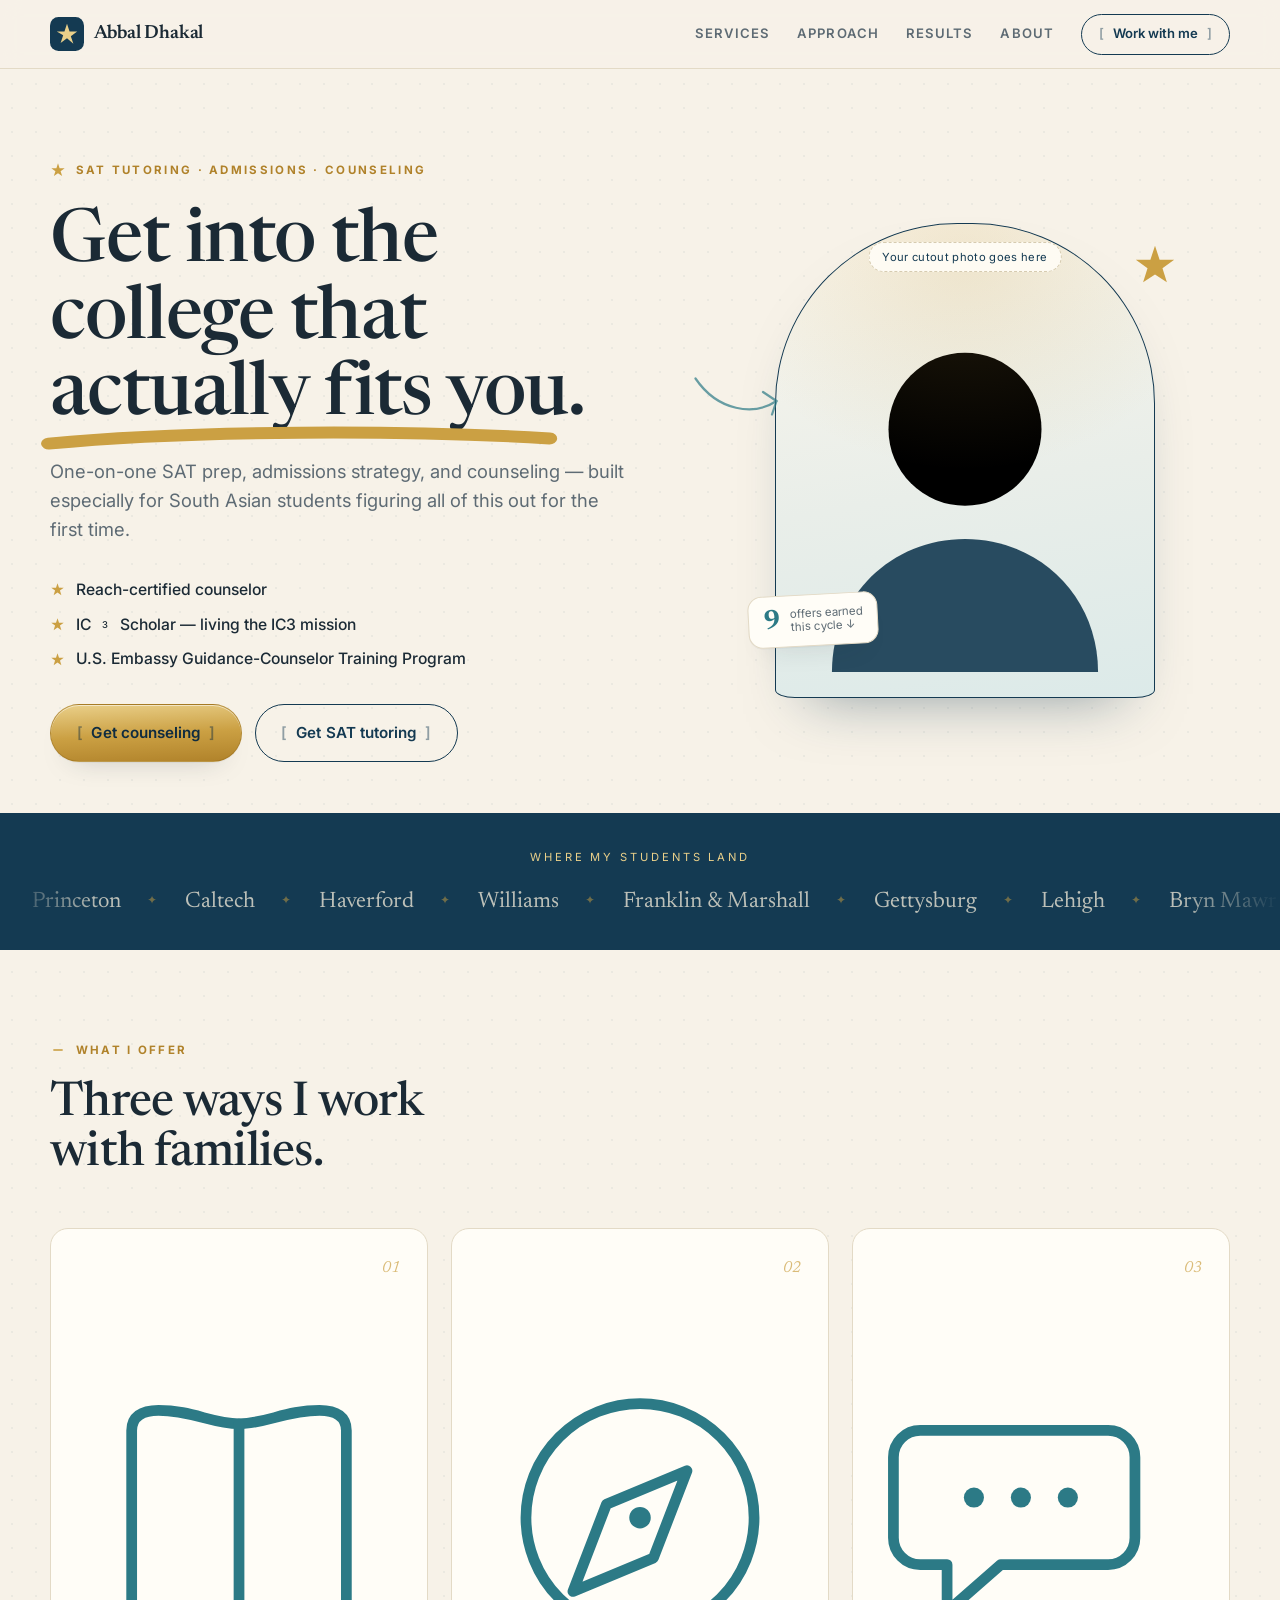
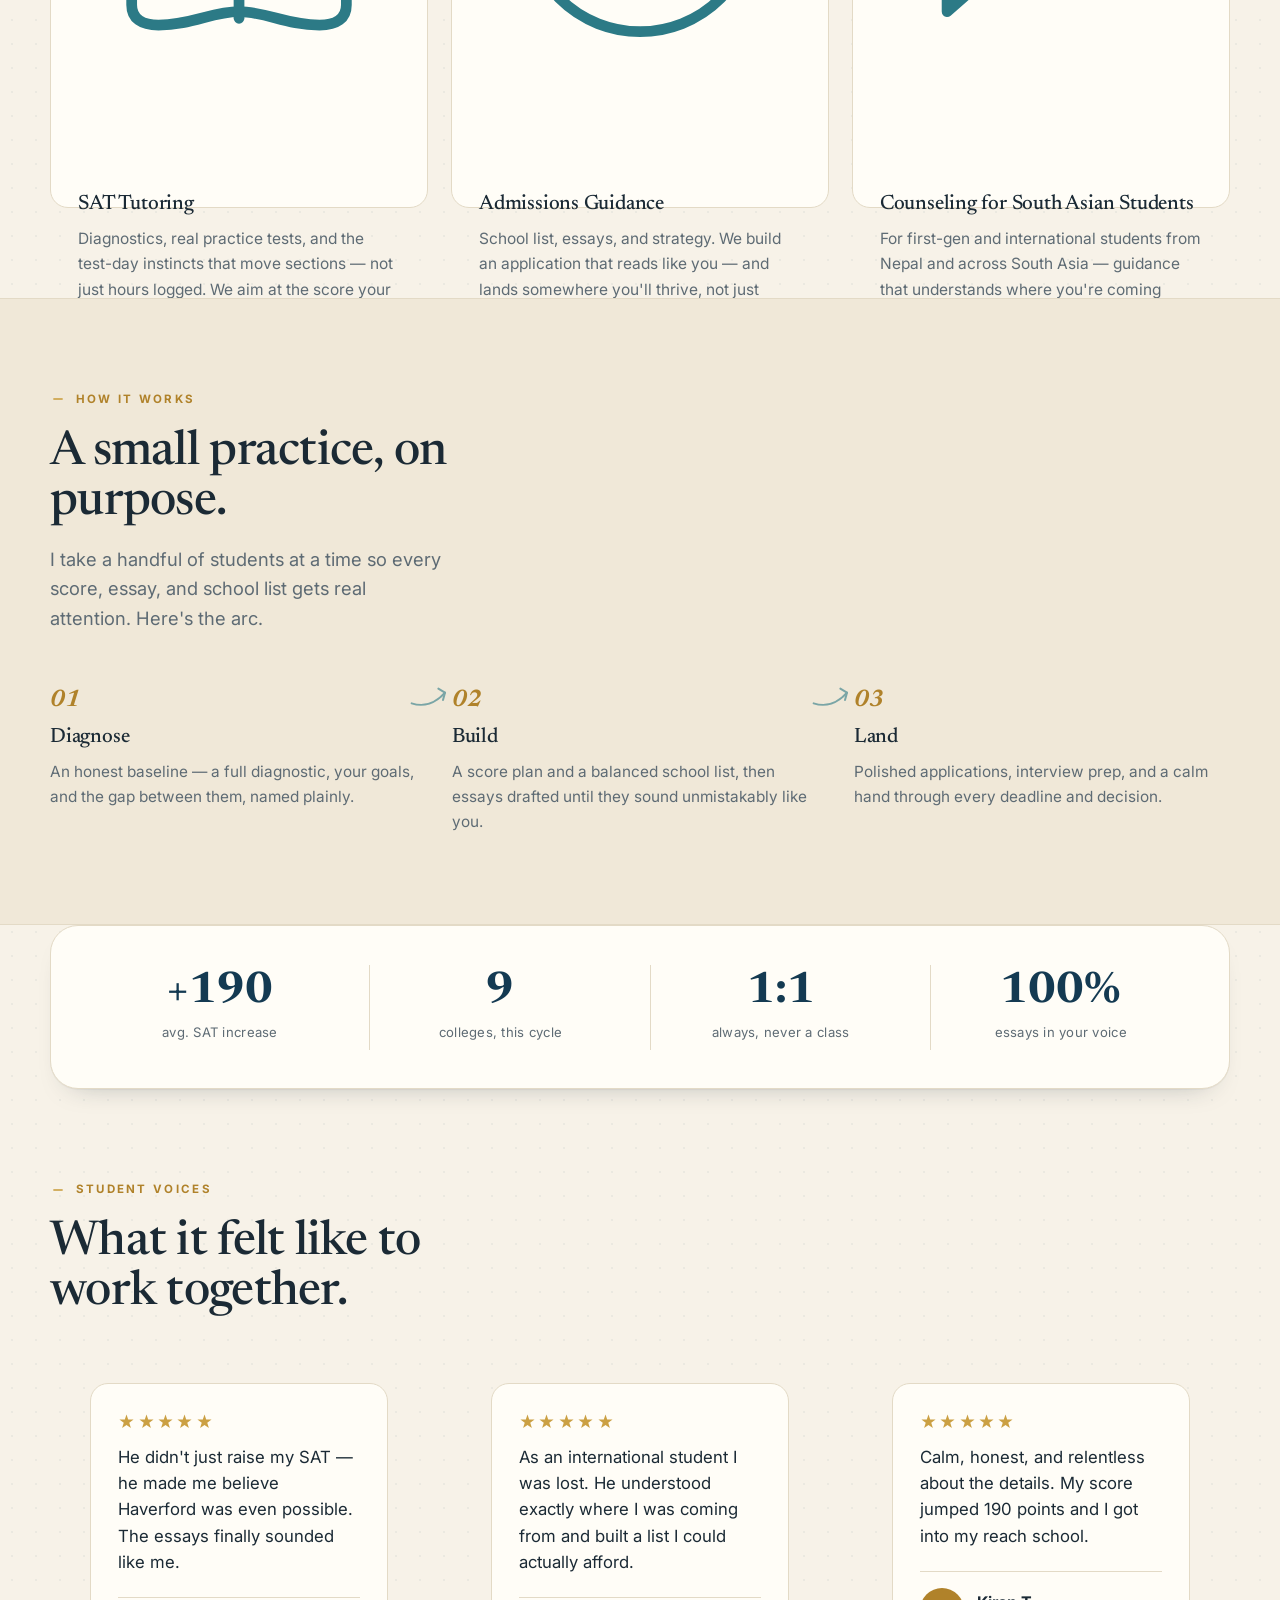
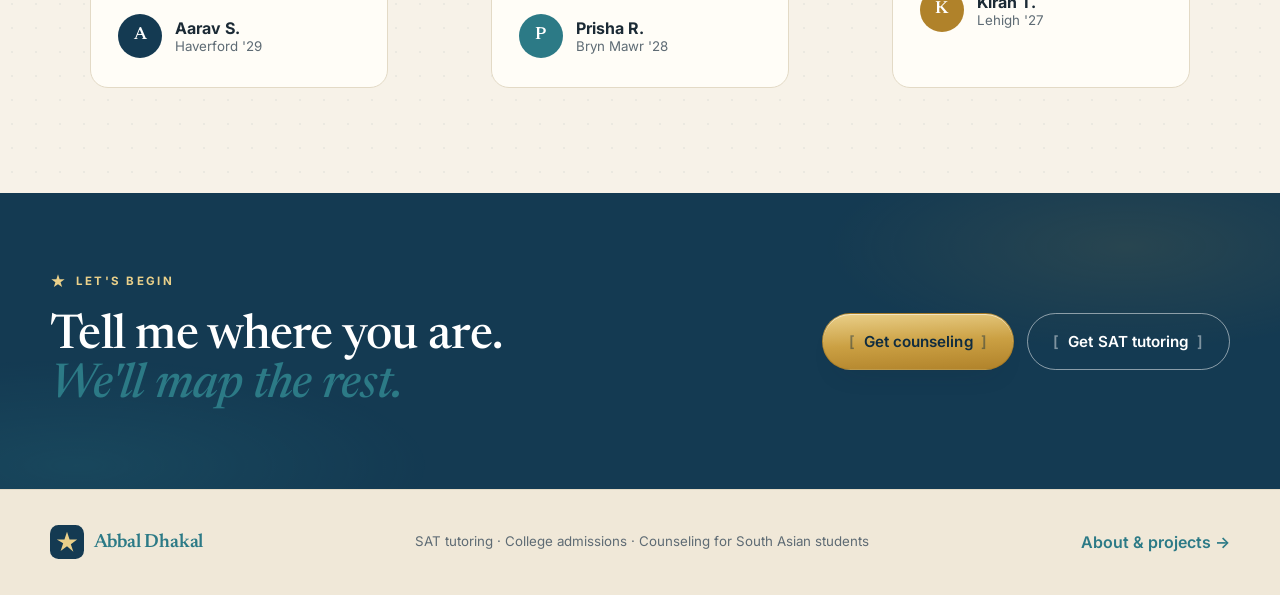
==== commit ce71ee55: "Rebuild site from scratch Fresh, more polished editorial design: - New design-token system, type sca" ====
--- a/index.html
+++ b/index.html
@@ -1,268 +1,244 @@
 <!DOCTYPE html>
 <html lang="en">
 <head>
-  <meta charset="UTF-8" />
-  <meta name="viewport" content="width=device-width, initial-scale=1.0" />
-  <title>Abbal Dhakal — SAT Tutoring & College Counseling</title>
-  <meta name="description" content="SAT tutoring, college admissions guidance, and counseling for South Asian students — from a Reach-certified counselor and IC3 scholar." />
-
-  <!-- ============================================================
-       CUSTOMIZE ME: Your name appears here and in the nav/footer.
-       Search the project for "Abbal Dhakal" to rename everywhere.
-       ============================================================ -->
-
-  <link rel="preconnect" href="https://fonts.googleapis.com" />
-  <link rel="preconnect" href="https://fonts.gstatic.com" crossorigin />
-  <link href="https://fonts.googleapis.com/css2?family=Newsreader:ital,opsz,wght@0,6..72,400;0,6..72,500;0,6..72,600;0,6..72,700;1,6..72,400;1,6..72,500&family=Inter:wght@400;500;600&display=swap" rel="stylesheet" />
-  <link rel="stylesheet" href="assets/css/styles.css" />
-  <link rel="icon" href="assets/img/favicon.svg" type="image/svg+xml" />
+<meta charset="UTF-8" />
+<meta name="viewport" content="width=device-width, initial-scale=1" />
+<title>Abbal Dhakal — SAT Tutoring, Admissions & Counseling</title>
+<meta name="description" content="One-on-one SAT tutoring, college admissions strategy, and counseling for South Asian students — from a Reach-certified counselor and IC3 scholar." />
+<link rel="preconnect" href="https://fonts.googleapis.com" />
+<link rel="preconnect" href="https://fonts.gstatic.com" crossorigin />
+<link href="https://fonts.googleapis.com/css2?family=Newsreader:ital,opsz,wght@0,6..72,400;0,6..72,500;0,6..72,600;1,6..72,400;1,6..72,500&family=Inter:wght@400;500;600;700&display=swap" rel="stylesheet" />
+<link rel="stylesheet" href="assets/css/style.css" />
+<link rel="icon" href="data:image/svg+xml,%3Csvg xmlns='http://www.w3.org/2000/svg' viewBox='0 0 40 40'%3E%3Crect width='40' height='40' rx='10' fill='%23143A52'/%3E%3Cpath d='M20 8l3 9h9l-7.5 5.5 3 9L20 25l-7.5 5.5 3-9L8 17h9z' fill='%23EAD08A'/%3E%3C/svg%3E" />
 </head>
 <body>
-  <div class="grain" aria-hidden="true"></div>
-
-  <!-- ===================== NAV ===================== -->
-  <header class="site-head">
-    <nav class="nav wrap">
-      <a class="brand" href="index.html">
-        <svg class="brand-logo" viewBox="0 0 40 40" fill="none" aria-hidden="true">
-          <rect x="2" y="2" width="36" height="36" rx="10" fill="#1C3F5A"/>
-          <path d="M20 9l2.6 8H31l-6.8 5 2.6 8L20 25l-6.8 5 2.6-8L9 17h8.4z" fill="#E6CC83"/>
+
+<!-- ===== NAV ===== -->
+<header class="nav">
+  <div class="container nav__in">
+    <a class="brand" href="index.html" aria-label="Abbal Dhakal — home">
+      <svg viewBox="0 0 40 40" aria-hidden="true"><rect width="40" height="40" rx="10" fill="#143A52"/><path d="M20 8l3 9h9l-7.5 5.5 3 9L20 25l-7.5 5.5 3-9L8 17h9z" fill="#EAD08A"/></svg>
+      <b>Abbal Dhakal</b>
+    </a>
+    <nav class="nav__links">
+      <a href="index.html#services">Services</a>
+      <a href="index.html#approach">Approach</a>
+      <a href="index.html#voices">Results</a>
+      <a href="about.html">About</a>
+      <a class="btn btn--sm btn--ink" href="index.html#contact">Work with me</a>
+    </nav>
+  </div>
+</header>
+
+<main>
+<!-- ===== HERO ===== -->
+<section class="hero">
+  <div class="container hero__grid">
+    <div class="hero__copy">
+      <span class="kicker">
+        <svg viewBox="0 0 24 24" fill="currentColor" aria-hidden="true"><path d="M12 2l2.4 7.2H22l-6.1 4.5 2.3 7.3L12 16.9 5.8 21l2.3-7.3L2 9.2h7.6z"/></svg>
+        SAT Tutoring · Admissions · Counseling
+      </span>
+
+      <h1>Get into the college that
+        <span class="mark">actually fits you<svg viewBox="0 0 240 18" preserveAspectRatio="none"><path d="M4 12C70 4 170 4 236 9"/></svg></span>.
+      </h1>
+
+      <p class="lead">One-on-one SAT prep, admissions strategy, and counseling — built
+        especially for South Asian students figuring all of this out for the first time.</p>
+
+      <!-- CUSTOMIZE ME: credentials -->
+      <ul class="creds">
+        <li><svg viewBox="0 0 24 24" fill="currentColor" aria-hidden="true"><path d="M12 2l2.4 7.2H22l-6.1 4.5 2.3 7.3L12 16.9 5.8 21l2.3-7.3L2 9.2h7.6z"/></svg> Reach-certified counselor</li>
+        <li><svg viewBox="0 0 24 24" fill="currentColor" aria-hidden="true"><path d="M12 2l2.4 7.2H22l-6.1 4.5 2.3 7.3L12 16.9 5.8 21l2.3-7.3L2 9.2h7.6z"/></svg> IC<sup>3</sup> Scholar — living the IC3 mission</li>
+        <li><svg viewBox="0 0 24 24" fill="currentColor" aria-hidden="true"><path d="M12 2l2.4 7.2H22l-6.1 4.5 2.3 7.3L12 16.9 5.8 21l2.3-7.3L2 9.2h7.6z"/></svg> U.S. Embassy Guidance-Counselor Training Program</li>
+      </ul>
+
+      <div class="cta">
+        <a class="btn btn--gold" href="index.html#contact">Get counseling</a>
+        <a class="btn btn--ink" href="index.html#contact">Get SAT tutoring</a>
+      </div>
+    </div>
+
+    <!-- hero figure: arch frame + silhouette placeholder (swap for a real cutout later) -->
+    <div class="figure">
+      <svg class="figure__arrow" viewBox="0 0 120 80" fill="none" stroke="currentColor" stroke-width="3" stroke-linecap="round" stroke-linejoin="round" aria-hidden="true"><path d="M6 18c30 44 78 50 108 30"/><path d="M96 36l18 12-6 18"/></svg>
+      <svg class="figure__star" viewBox="0 0 24 24" fill="currentColor" aria-hidden="true"><path d="M12 2l2.4 7.2H22l-6.1 4.5 2.3 7.3L12 16.9 5.8 21l2.3-7.3L2 9.2h7.6z"/></svg>
+      <div class="figure__arch">
+        <!-- CUSTOMIZE ME: replace this whole .figure__arch with <img src="..." alt="Abbal Dhakal"> -->
+        <p class="figure__cap">Your cutout photo goes here</p>
+        <svg class="figure__sil" viewBox="0 0 200 220" aria-hidden="true">
+          <circle cx="100" cy="74" r="46"/>
+          <path d="M20 220c0-46 36-80 80-80s80 34 80 80z"/>
         </svg>
-        <span class="brand-name">Abbal Dhakal</span>
-      </a>
-      <div class="nav-links">
-        <a href="index.html#services">Services</a>
-        <a href="index.html#results">Results</a>
-        <a href="index.html#voices">Voices</a>
-        <a href="about.html">About</a>
-        <a class="btn btn-sm" href="index.html#contact">Work with me</a>
-      </div>
-    </nav>
-  </header>
-
-  <main>
-    <!-- ===================== HERO ===================== -->
-    <section class="hero wrap">
-      <div class="hero-doodles" aria-hidden="true">
-        <svg viewBox="0 0 1200 520" preserveAspectRatio="xMidYMid slice"
-             fill="none" stroke-linecap="round" stroke-linejoin="round" stroke-width="2.2">
-          <!-- one sweeping arrow, top-left -->
-          <path d="M70 96c70 26 150 12 188-30m-16-2 18 6-7 17" stroke="#1C3F5A" opacity=".35"/>
-          <!-- a small, calm constellation, upper area -->
-          <g opacity=".4">
-            <path d="M880 70l64 30 70-36" stroke="#2F6E7C"/>
-            <path d="M944 100l-18 64" stroke="#2F6E7C"/>
-            <circle cx="880" cy="70" r="3.5" fill="#1C3F5A"/>
-            <circle cx="944" cy="100" r="3.5" fill="#C79A3A"/>
-            <circle cx="1014" cy="64" r="3.5" fill="#2F6E7C"/>
-            <circle cx="926" cy="164" r="3.5" fill="#1C3F5A"/>
-          </g>
-          <!-- twinkling sparkles -->
-          <path class="spark" d="M150 360l5-13 5 13 13 5-13 5-5 13-5-13-13-5z" stroke="#C79A3A" opacity=".5"/>
-          <path class="spark" d="M1080 300l4-11 4 11 11 4-11 4-4 11-4-11-11-4z" stroke="#C79A3A" opacity=".5"/>
-          <path class="spark" d="M40 230l4-10 4 10 10 4-10 4-4 10-4-10-10-4z" stroke="#2F6E7C" opacity=".5"/>
-        </svg>
-      </div>
-
-      <div class="hero-copy">
-        <p class="eyebrow"><span class="tick"></span> Tutoring &amp; admissions, done by hand</p>
-        <h1 class="display">
-          I help students <em>find their footing</em> — and a college that fits.
-        </h1>
-        <p class="lede">
-          One-on-one SAT prep, college admissions strategy, and counseling
-          built for South Asian students navigating it all for the first time.
-        </p>
-
-        <!-- CUSTOMIZE ME: credential lines -->
-        <ul class="creds" aria-label="Credentials">
-          <li><svg class="creds-star" viewBox="0 0 24 24" fill="currentColor" aria-hidden="true"><path d="M12 2l2.4 7.2H22l-6.1 4.5 2.3 7.3L12 16.9 5.8 21l2.3-7.3L2 9.2h7.6z"/></svg>Reach-certified counselor</li>
-          <li><svg class="creds-star" viewBox="0 0 24 24" fill="currentColor" aria-hidden="true"><path d="M12 2l2.4 7.2H22l-6.1 4.5 2.3 7.3L12 16.9 5.8 21l2.3-7.3L2 9.2h7.6z"/></svg>IC<sup>3</sup> Scholar — living the IC3 mission</li>
-          <li><svg class="creds-star" viewBox="0 0 24 24" fill="currentColor" aria-hidden="true"><path d="M12 2l2.4 7.2H22l-6.1 4.5 2.3 7.3L12 16.9 5.8 21l2.3-7.3L2 9.2h7.6z"/></svg>U.S. Embassy Guidance-Counselor Training Program</li>
-          <li><svg class="creds-star" viewBox="0 0 24 24" fill="currentColor" aria-hidden="true"><path d="M12 2l2.4 7.2H22l-6.1 4.5 2.3 7.3L12 16.9 5.8 21l2.3-7.3L2 9.2h7.6z"/></svg>Country Director, Wonder Future Nepal</li>
-        </ul>
-
-        <div class="cta-row">
-          <a class="btn btn-gold" href="index.html#contact">Get counseling</a>
-          <a class="btn btn-ghost" href="index.html#contact">Get SAT tutoring →</a>
+      </div>
+      <div class="figure__tag"><b>9</b><span>offers earned<br>this cycle ↓</span></div>
+    </div>
+  </div>
+</section>
+
+<!-- ===== COLLEGE MARQUEE ===== -->
+<section class="logos" aria-label="Where my students land">
+  <p class="logos__label">Where my students land</p>
+  <div class="marquee" data-marquee>
+    <div class="marquee__row">
+      <!-- CUSTOMIZE ME: college names -->
+      <span>Princeton</span><span>Caltech</span><span>Haverford</span><span>Williams</span>
+      <span>Franklin &amp; Marshall</span><span>Gettysburg</span><span>Lehigh</span>
+      <span>Bryn Mawr</span><span>Bucknell</span>
+    </div>
+  </div>
+</section>
+
+<!-- ===== SERVICES ===== -->
+<section id="services" class="pad">
+  <div class="container">
+    <div class="s-head">
+      <span class="kicker"><svg viewBox="0 0 24 24" fill="none" stroke="currentColor" stroke-width="2.4"><path d="M5 12h14"/></svg> What I offer</span>
+      <h2>Three ways I work with families.</h2>
+    </div>
+    <div class="grid-3">
+      <article class="svc">
+        <span class="svc__ico"><svg viewBox="0 0 48 48"><path d="M8 11c0-2 1.4-3 4-3 5 0 8 2 12 2s7-2 12-2c2.6 0 4 1 4 3v26c0 2-1.4 3-4 3-5 0-8-2-12-2s-7 2-12 2c-2.6 0-4-1-4-3z"/><path d="M24 10v29"/></svg></span>
+        <span class="svc__n">01</span>
+        <h3>SAT Tutoring</h3>
+        <p>Diagnostics, real practice tests, and the test-day instincts that move sections —
+           not just hours logged. We aim at the score your list actually needs.</p>
+        <a href="index.html#contact">Start prep →</a>
+      </article>
+      <article class="svc">
+        <span class="svc__ico"><svg viewBox="0 0 48 48"><circle cx="24" cy="24" r="17"/><path d="M31 17l-5 13-12 5 5-13z"/><circle cx="24" cy="24" r="1.6" fill="currentColor" stroke="none"/></svg></span>
+        <span class="svc__n">02</span>
+        <h3>Admissions Guidance</h3>
+        <p>School list, essays, and strategy. We build an application that reads like you —
+           and lands somewhere you'll thrive, not just somewhere you'll get in.</p>
+        <a href="index.html#contact">Plan my list →</a>
+      </article>
+      <article class="svc">
+        <span class="svc__ico"><svg viewBox="0 0 48 48"><path d="M6 11h28a4 4 0 0 1 4 4v12a4 4 0 0 1-4 4H18l-8 7v-7H6a4 4 0 0 1-4-4V15a4 4 0 0 1 4-4z"/><circle cx="14" cy="21" r="1.5" fill="currentColor" stroke="none"/><circle cx="21" cy="21" r="1.5" fill="currentColor" stroke="none"/><circle cx="28" cy="21" r="1.5" fill="currentColor" stroke="none"/></svg></span>
+        <span class="svc__n">03</span>
+        <h3>Counseling for South Asian Students</h3>
+        <p>For first-gen and international students from Nepal and across South Asia —
+           guidance that understands where you're coming from, not just where you're applying.</p>
+        <a href="index.html#contact">Talk it through →</a>
+      </article>
+    </div>
+  </div>
+</section>
+
+<!-- ===== APPROACH ===== -->
+<section id="approach" class="approach pad">
+  <div class="container">
+    <div class="s-head">
+      <span class="kicker"><svg viewBox="0 0 24 24" fill="none" stroke="currentColor" stroke-width="2.4"><path d="M5 12h14"/></svg> How it works</span>
+      <h2>A small practice, on purpose.</h2>
+      <p class="lead" style="margin-top:1rem">I take a handful of students at a time so every score, essay, and school list gets real attention. Here's the arc.</p>
+    </div>
+    <div class="steps">
+      <div class="step">
+        <svg class="step__arrow" viewBox="0 0 60 40" fill="none" stroke="currentColor" stroke-width="3" stroke-linecap="round" stroke-linejoin="round" aria-hidden="true"><path d="M4 26c18 6 36 0 50-16"/><path d="M44 4l10 6-3 11"/></svg>
+        <b>01</b><h3>Diagnose</h3>
+        <p>An honest baseline — a full diagnostic, your goals, and the gap between them, named plainly.</p>
+      </div>
+      <div class="step">
+        <svg class="step__arrow" viewBox="0 0 60 40" fill="none" stroke="currentColor" stroke-width="3" stroke-linecap="round" stroke-linejoin="round" aria-hidden="true"><path d="M4 26c18 6 36 0 50-16"/><path d="M44 4l10 6-3 11"/></svg>
+        <b>02</b><h3>Build</h3>
+        <p>A score plan and a balanced school list, then essays drafted until they sound unmistakably like you.</p>
+      </div>
+      <div class="step">
+        <b>03</b><h3>Land</h3>
+        <p>Polished applications, interview prep, and a calm hand through every deadline and decision.</p>
+      </div>
+    </div>
+  </div>
+</section>
+
+<!-- ===== STATS ===== -->
+<section class="pad" style="padding-top:0">
+  <div class="container">
+    <!-- CUSTOMIZE ME: your real numbers -->
+    <div class="stats reveal">
+      <div class="stat"><b>+190</b><span>avg. SAT increase</span></div>
+      <div class="stat"><b>9</b><span>colleges, this cycle</span></div>
+      <div class="stat"><b>1:1</b><span>always, never a class</span></div>
+      <div class="stat"><b>100%</b><span>essays in your voice</span></div>
+    </div>
+  </div>
+</section>
+
+<!-- ===== TESTIMONIALS ===== -->
+<section id="voices" class="pad" style="padding-top:0">
+  <div class="container">
+    <div class="s-head">
+      <span class="kicker"><svg viewBox="0 0 24 24" fill="none" stroke="currentColor" stroke-width="2.4"><path d="M5 12h14"/></svg> Student voices</span>
+      <h2>What it felt like to work together.</h2>
+    </div>
+    <div class="grid-3">
+      <!-- CUSTOMIZE ME: up to 3–4 testimonials -->
+      <figure class="quote">
+        <div class="quote__star" aria-hidden="true">
+          <svg viewBox="0 0 24 24" fill="currentColor"><path d="M12 2l2.4 7.2H22l-6.1 4.5 2.3 7.3L12 16.9 5.8 21l2.3-7.3L2 9.2h7.6z"/></svg>
+          <svg viewBox="0 0 24 24" fill="currentColor"><path d="M12 2l2.4 7.2H22l-6.1 4.5 2.3 7.3L12 16.9 5.8 21l2.3-7.3L2 9.2h7.6z"/></svg>
+          <svg viewBox="0 0 24 24" fill="currentColor"><path d="M12 2l2.4 7.2H22l-6.1 4.5 2.3 7.3L12 16.9 5.8 21l2.3-7.3L2 9.2h7.6z"/></svg>
+          <svg viewBox="0 0 24 24" fill="currentColor"><path d="M12 2l2.4 7.2H22l-6.1 4.5 2.3 7.3L12 16.9 5.8 21l2.3-7.3L2 9.2h7.6z"/></svg>
+          <svg viewBox="0 0 24 24" fill="currentColor"><path d="M12 2l2.4 7.2H22l-6.1 4.5 2.3 7.3L12 16.9 5.8 21l2.3-7.3L2 9.2h7.6z"/></svg>
         </div>
-      </div>
-
-      <div class="hero-portrait">
-        <div class="portrait-frame">
-          <!-- CUSTOMIZE ME: when you have a transparent cutout, replace this <svg> with
-               <img src="assets/img/portrait.png" alt="Abbal Dhakal" class="portrait-art" /> -->
-          <svg class="portrait-art" viewBox="0 0 320 340" aria-label="Illustration of Abbal Dhakal">
-            <path class="skin" d="M64 340c0-58 43-96 96-96s96 38 96 96z"/>
-            <path class="skin" d="M160 84c33 0 55 26 55 63 0 39-25 69-55 69s-55-30-55-69c0-37 22-63 55-63z"/>
-            <g class="stroke">
-              <path d="M64 340c0-58 43-96 96-96s96 38 96 96"/>
-              <path d="M134 246c8 12 44 12 52 0"/>
-              <path d="M160 84c33 0 55 26 55 63 0 39-25 69-55 69s-55-30-55-69c0-37 22-63 55-63z"/>
-              <path d="M104 150c-7-48 33-72 56-72s63 24 56 72"/>
-            </g>
-            <g class="stroke thin">
-              <path d="M129 150c6-5 17-5 23 0"/>
-              <path d="M168 150c6-5 17-5 23 0"/>
-              <path d="M158 160v18c0 4-4 6-9 7"/>
-              <path d="M137 196c13 11 33 11 46 0"/>
-            </g>
-          </svg>
-          <svg class="scribble" viewBox="0 0 320 320" aria-hidden="true">
-            <circle cx="160" cy="160" r="150"/>
-          </svg>
-          <div class="portrait-cap">Illustration — your cutout photo goes here</div>
+        <blockquote>He didn't just raise my SAT — he made me believe Haverford was even possible. The essays finally sounded like me.</blockquote>
+        <figcaption><span class="avatar avatar--1">A</span><div><strong>Aarav S.</strong><small>Haverford '29</small></div></figcaption>
+      </figure>
+      <figure class="quote">
+        <div class="quote__star" aria-hidden="true">
+          <svg viewBox="0 0 24 24" fill="currentColor"><path d="M12 2l2.4 7.2H22l-6.1 4.5 2.3 7.3L12 16.9 5.8 21l2.3-7.3L2 9.2h7.6z"/></svg>
+          <svg viewBox="0 0 24 24" fill="currentColor"><path d="M12 2l2.4 7.2H22l-6.1 4.5 2.3 7.3L12 16.9 5.8 21l2.3-7.3L2 9.2h7.6z"/></svg>
+          <svg viewBox="0 0 24 24" fill="currentColor"><path d="M12 2l2.4 7.2H22l-6.1 4.5 2.3 7.3L12 16.9 5.8 21l2.3-7.3L2 9.2h7.6z"/></svg>
+          <svg viewBox="0 0 24 24" fill="currentColor"><path d="M12 2l2.4 7.2H22l-6.1 4.5 2.3 7.3L12 16.9 5.8 21l2.3-7.3L2 9.2h7.6z"/></svg>
+          <svg viewBox="0 0 24 24" fill="currentColor"><path d="M12 2l2.4 7.2H22l-6.1 4.5 2.3 7.3L12 16.9 5.8 21l2.3-7.3L2 9.2h7.6z"/></svg>
         </div>
-        <div class="portrait-badge">
-          <strong>9</strong><span>students placed at<br/>schools below ↓</span>
+        <blockquote>As an international student I was lost. He understood exactly where I was coming from and built a list I could actually afford.</blockquote>
+        <figcaption><span class="avatar avatar--2">P</span><div><strong>Prisha R.</strong><small>Bryn Mawr '28</small></div></figcaption>
+      </figure>
+      <figure class="quote">
+        <div class="quote__star" aria-hidden="true">
+          <svg viewBox="0 0 24 24" fill="currentColor"><path d="M12 2l2.4 7.2H22l-6.1 4.5 2.3 7.3L12 16.9 5.8 21l2.3-7.3L2 9.2h7.6z"/></svg>
+          <svg viewBox="0 0 24 24" fill="currentColor"><path d="M12 2l2.4 7.2H22l-6.1 4.5 2.3 7.3L12 16.9 5.8 21l2.3-7.3L2 9.2h7.6z"/></svg>
+          <svg viewBox="0 0 24 24" fill="currentColor"><path d="M12 2l2.4 7.2H22l-6.1 4.5 2.3 7.3L12 16.9 5.8 21l2.3-7.3L2 9.2h7.6z"/></svg>
+          <svg viewBox="0 0 24 24" fill="currentColor"><path d="M12 2l2.4 7.2H22l-6.1 4.5 2.3 7.3L12 16.9 5.8 21l2.3-7.3L2 9.2h7.6z"/></svg>
+          <svg viewBox="0 0 24 24" fill="currentColor"><path d="M12 2l2.4 7.2H22l-6.1 4.5 2.3 7.3L12 16.9 5.8 21l2.3-7.3L2 9.2h7.6z"/></svg>
         </div>
-      </div>
-    </section>
-
-    <!-- ===================== COLLEGE MARQUEE ===================== -->
-    <section class="marquee-band" aria-label="Where my students go">
-      <p class="band-label">Where my students go</p>
-      <div class="marquee" data-marquee>
-        <div class="marquee-track">
-          <!-- CUSTOMIZE ME: edit the college names here -->
-          <span class="chip">Princeton</span>
-          <span class="chip">Caltech</span>
-          <span class="chip">Haverford</span>
-          <span class="chip">Williams</span>
-          <span class="chip">Franklin &amp; Marshall</span>
-          <span class="chip">Gettysburg</span>
-          <span class="chip">Lehigh</span>
-          <span class="chip">Bryn Mawr</span>
-          <span class="chip">Bucknell</span>
-        </div>
-      </div>
-    </section>
-
-    <!-- ===================== SERVICES ===================== -->
-    <section id="services" class="services wrap">
-      <header class="section-head">
-        <p class="eyebrow"><span class="tick"></span> What I offer</p>
-        <h2 class="display">Three ways I work with families.</h2>
-      </header>
-
-      <div class="cards">
-        <article class="card">
-          <span class="card-ico" aria-hidden="true"><svg viewBox="0 0 48 48"><path d="M8 11c0-2 1.4-3 4-3 5 0 8 2 12 2s7-2 12-2c2.6 0 4 1 4 3v26c0 2-1.4 3-4 3-5 0-8-2-12-2s-7 2-12 2c-2.6 0-4-1-4-3z"/><path d="M24 10v29"/><path d="M30 30l4-4 3 3-4 4-4 1z"/></svg></span>
-          <span class="card-no">01</span>
-          <h3>SAT Tutoring</h3>
-          <p>Targeted, score-moving prep — diagnostics, real practice tests,
-             and the test-day instincts that actually raise sections, not just hours.</p>
-          <a class="card-link" href="index.html#contact">Start prep →</a>
-        </article>
-        <article class="card">
-          <span class="card-ico" aria-hidden="true"><svg viewBox="0 0 48 48"><circle cx="24" cy="24" r="17"/><path d="M31 17l-5 13-12 5 5-13z"/><circle cx="24" cy="24" r="1.6" fill="currentColor" stroke="none"/></svg></span>
-          <span class="card-no">02</span>
-          <h3>College Admissions Guidance</h3>
-          <p>School list, essays, and strategy. We build an application that
-             reads like you — and lands where you'll thrive, not just where you'll get in.</p>
-          <a class="card-link" href="index.html#contact">Plan my list →</a>
-        </article>
-        <article class="card">
-          <span class="card-ico" aria-hidden="true"><svg viewBox="0 0 48 48"><path d="M6 11h28a4 4 0 0 1 4 4v12a4 4 0 0 1-4 4H18l-8 7v-7H6a4 4 0 0 1-4-4V15a4 4 0 0 1 4-4z"/><circle cx="14" cy="21" r="1.5" fill="currentColor" stroke="none"/><circle cx="21" cy="21" r="1.5" fill="currentColor" stroke="none"/><circle cx="28" cy="21" r="1.5" fill="currentColor" stroke="none"/></svg></span>
-          <span class="card-no">03</span>
-          <h3>Counseling for South Asian Students</h3>
-          <p>For first-gen and international students from Nepal and across South Asia —
-             culturally-aware guidance through a system that wasn't built with you in mind.</p>
-          <a class="card-link" href="index.html#contact">Talk it through →</a>
-        </article>
-      </div>
-    </section>
-
-    <!-- ===================== RESULTS / LOGOS STRIP ===================== -->
-    <section id="results" class="results wrap">
-      <div class="results-inner">
-        <p class="eyebrow"><span class="tick"></span> Track record</p>
-        <h2 class="display">Real students. Real letters of acceptance.</h2>
-        <p class="lede">
-          A small practice, on purpose. I take a handful of students at a time so
-          every essay, every score, and every school list gets my full attention.
-        </p>
-      </div>
-    </section>
-
-    <!-- ===================== TESTIMONIALS ===================== -->
-    <section id="voices" class="voices wrap">
-      <header class="section-head">
-        <p class="eyebrow"><span class="tick"></span> Student voices</p>
-        <h2 class="display">What it felt like to work together.</h2>
-      </header>
-
-      <div class="quotes">
-        <!-- CUSTOMIZE ME: up to 3–4 testimonials -->
-        <figure class="quote">
-          <div class="quote-mark">&ldquo;</div>
-          <blockquote>
-            He didn't just raise my SAT — he made me believe Haverford was
-            even possible. The essays finally sounded like me.
-          </blockquote>
-          <figcaption>
-            <span class="avatar avatar-1" aria-hidden="true">A</span>
-            <span><strong>Aarav S.</strong><small>Haverford '29</small></span>
-          </figcaption>
-        </figure>
-
-        <figure class="quote">
-          <div class="quote-mark">&ldquo;</div>
-          <blockquote>
-            As an international student I was lost. He understood exactly where
-            I was coming from and built a list I could actually afford.
-          </blockquote>
-          <figcaption>
-            <span class="avatar avatar-2" aria-hidden="true">P</span>
-            <span><strong>Prisha R.</strong><small>Bryn Mawr '28</small></span>
-          </figcaption>
-        </figure>
-
-        <figure class="quote">
-          <div class="quote-mark">&ldquo;</div>
-          <blockquote>
-            Calm, honest, and relentless about the details. My score jumped
-            190 points and I got into my reach school.
-          </blockquote>
-          <figcaption>
-            <span class="avatar avatar-3" aria-hidden="true">K</span>
-            <span><strong>Kiran T.</strong><small>Lehigh '27</small></span>
-          </figcaption>
-        </figure>
-      </div>
-    </section>
-
-    <!-- ===================== CONTACT CTA ===================== -->
-    <section id="contact" class="contact">
-      <div class="wrap contact-inner">
-        <div>
-          <p class="eyebrow eyebrow-light"><span class="tick"></span> Let's begin</p>
-          <h2 class="display">Tell me where you are. We'll map the rest.</h2>
-        </div>
-        <div class="contact-actions">
-          <!-- CUSTOMIZE ME: your email -->
-          <a class="btn btn-gold" href="mailto:abbal@superscholar.io?subject=Counseling%20inquiry">Get counseling</a>
-          <a class="btn btn-ghost btn-ghost-light" href="mailto:abbal@superscholar.io?subject=SAT%20tutoring%20inquiry">Get SAT tutoring</a>
-        </div>
-      </div>
-    </section>
-  </main>
-
-  <!-- ===================== FOOTER ===================== -->
-  <footer class="site-foot">
-    <div class="wrap foot-inner">
-      <span class="brand">
-        <svg class="brand-logo" viewBox="0 0 40 40" fill="none" aria-hidden="true">
-          <rect x="2" y="2" width="36" height="36" rx="10" fill="#1C3F5A"/>
-          <path d="M20 9l2.6 8H31l-6.8 5 2.6 8L20 25l-6.8 5 2.6-8L9 17h8.4z" fill="#E6CC83"/>
-        </svg>
-        <span class="brand-name">Abbal Dhakal</span>
-      </span>
-      <p class="foot-note">SAT tutoring · College admissions · Counseling for South Asian students</p>
-      <a href="about.html">About &amp; projects →</a>
-    </div>
-  </footer>
-
-  <script src="assets/js/main.js"></script>
+        <blockquote>Calm, honest, and relentless about the details. My score jumped 190 points and I got into my reach school.</blockquote>
+        <figcaption><span class="avatar avatar--3">K</span><div><strong>Kiran T.</strong><small>Lehigh '27</small></div></figcaption>
+      </figure>
+    </div>
+  </div>
+</section>
+
+<!-- ===== CONTACT ===== -->
+<section id="contact" class="contact">
+  <div class="container contact__in">
+    <div>
+      <span class="kicker kicker--light"><svg viewBox="0 0 24 24" fill="currentColor"><path d="M12 2l2.4 7.2H22l-6.1 4.5 2.3 7.3L12 16.9 5.8 21l2.3-7.3L2 9.2h7.6z"/></svg> Let's begin</span>
+      <h2 style="margin-top:1rem">Tell me where you are. <span class="em">We'll map the rest.</span></h2>
+    </div>
+    <div class="contact__cta">
+      <a class="btn btn--gold" href="mailto:abbal@superscholar.io?subject=Counseling%20inquiry">Get counseling</a>
+      <a class="btn btn--light" href="mailto:abbal@superscholar.io?subject=SAT%20tutoring%20inquiry">Get SAT tutoring</a>
+    </div>
+  </div>
+</section>
+</main>
+
+<!-- ===== FOOTER ===== -->
+<footer class="foot">
+  <div class="container foot__in">
+    <a class="brand" href="index.html">
+      <svg viewBox="0 0 40 40" aria-hidden="true"><rect width="40" height="40" rx="10" fill="#143A52"/><path d="M20 8l3 9h9l-7.5 5.5 3 9L20 25l-7.5 5.5 3-9L8 17h9z" fill="#EAD08A"/></svg>
+      <b>Abbal Dhakal</b>
+    </a>
+    <small>SAT tutoring · College admissions · Counseling for South Asian students</small>
+    <a href="about.html">About &amp; projects →</a>
+  </div>
+</footer>
+
+<script src="assets/js/app.js"></script>
 </body>
 </html>
--- a/assets/css/style.css
+++ b/assets/css/style.css
@@ -0,0 +1,293 @@
+/* ============================================================
+   Abbal Dhakal — SAT tutoring · admissions · counseling
+   Built from scratch. Warm "educator's notebook" editorial style.
+   No image files — illustrations, icons, doodles are inline SVG/CSS.
+   ============================================================ */
+
+/* ---------- design tokens ---------- */
+:root{
+  --paper:    #F7F2E8;
+  --paper-2:  #F0E8D8;
+  --ink:      #1B2A35;
+  --navy:     #143A52;
+  --navy-2:   #0F2C40;
+  --teal:     #2C7A86;
+  --teal-2:   #235F69;
+  --gold:     #CBA043;
+  --gold-2:   #B0822A;
+  --gold-soft:#EAD08A;
+  --muted:    #5E6B74;
+  --line:     #E3DAC6;
+  --line-2:   #D6CBB0;
+  --card:     #FFFDF7;
+
+  --serif: "anthropic-serif","Newsreader",Georgia,"Times New Roman",serif;
+  --sans:  "Inter",system-ui,-apple-system,"Segoe UI",Roboto,sans-serif;
+
+  --container: 1180px;
+  --radius: 18px;
+  --radius-lg: 28px;
+
+  --shadow-1: 0 1px 0 rgba(27,42,53,.04), 0 14px 30px -22px rgba(27,42,53,.4);
+  --shadow-2: 0 30px 60px -34px rgba(20,58,82,.5);
+  --ring: 0 0 0 4px rgba(203,160,67,.22);
+}
+
+/* ---------- reset ---------- */
+*,*::before,*::after{ box-sizing:border-box; }
+html{ scroll-behavior:smooth; -webkit-text-size-adjust:100%; }
+body{
+  margin:0;
+  font-family:var(--sans);
+  font-size:clamp(16px,1.05vw,17.5px);
+  line-height:1.65;
+  color:var(--ink);
+  background-color:var(--paper);
+  /* faint notebook dot-grid — texture without clutter */
+  background-image:radial-gradient(rgba(20,58,82,.05) 1px, transparent 1.4px);
+  background-size:24px 24px;
+  -webkit-font-smoothing:antialiased;
+  text-rendering:optimizeLegibility;
+  overflow-x:hidden;
+}
+img,svg{ display:block; max-width:100%; }
+a{ color:inherit; text-decoration:none; }
+button{ font:inherit; }
+::selection{ background:var(--gold-soft); color:var(--navy-2); }
+
+/* ---------- layout ---------- */
+.container{ width:min(var(--container),100% - 2.4rem); margin-inline:auto; }
+section{ position:relative; }
+
+/* ---------- type ---------- */
+.serif{ font-family:var(--serif); }
+h1,h2,h3{ font-family:var(--serif); font-weight:500; letter-spacing:-.015em; line-height:1.04; margin:0; color:var(--ink); }
+h1{ font-size:clamp(2.7rem,6vw,4.6rem); }
+h2{ font-size:clamp(2rem,4vw,3rem); }
+h3{ font-size:1.3rem; letter-spacing:-.01em; line-height:1.2; }
+.em{ font-style:italic; color:var(--teal); font-weight:500; }
+
+.kicker{
+  display:inline-flex; align-items:center; gap:.6rem;
+  font-size:.72rem; font-weight:700; letter-spacing:.2em; text-transform:uppercase;
+  color:var(--gold-2);
+}
+.kicker svg{ width:16px; height:16px; color:var(--gold); }
+.kicker--light{ color:var(--gold-soft); }
+.kicker--light svg{ color:var(--gold-soft); }
+
+.lead{ font-size:1.15rem; color:var(--muted); line-height:1.6; max-width:48ch; }
+
+/* hand-drawn underline under a headline word */
+.mark{ position:relative; white-space:nowrap; }
+.mark > svg{ position:absolute; left:-2%; bottom:-.26em; width:104%; height:.42em;
+  fill:none; stroke:var(--gold); stroke-width:7; stroke-linecap:round; overflow:visible;
+  stroke-dasharray:240; stroke-dashoffset:240; animation:draw 1s .35s ease forwards; }
+@keyframes draw{ to{ stroke-dashoffset:0; } }
+
+/* ---------- buttons ---------- */
+.btn{
+  --pad:.95rem 1.6rem;
+  position:relative; display:inline-flex; align-items:center; gap:.45rem;
+  padding:var(--pad); border-radius:999px; border:1.6px solid transparent;
+  font-size:.95rem; font-weight:600; letter-spacing:.005em; cursor:pointer;
+  transition:transform .16s ease, box-shadow .18s ease, background .18s, color .18s, border-color .18s;
+  white-space:nowrap;
+}
+.btn::before{ content:"["; opacity:.45; margin-right:.1rem; }
+.btn::after{ content:"]"; opacity:.45; margin-left:.1rem; }
+.btn--sm{ --pad:.55rem 1.05rem; font-size:.82rem; }
+
+.btn--gold{
+  background:linear-gradient(177deg,var(--gold-soft),var(--gold) 52%,var(--gold-2));
+  color:var(--navy-2); border-color:rgba(155,114,30,.55);
+  box-shadow:inset 0 1px 0 rgba(255,255,255,.55), var(--shadow-1);
+}
+.btn--gold:hover{ transform:translateY(-2px); box-shadow:inset 0 1px 0 rgba(255,255,255,.65), 0 18px 30px -14px rgba(176,130,42,.8); }
+.btn--gold:active{ transform:translateY(0) scale(.99); filter:brightness(.97); }
+
+.btn--ink{ background:transparent; color:var(--navy); border-color:var(--navy); }
+.btn--ink:hover{ transform:translateY(-2px); background:var(--navy); color:var(--paper); }
+.btn--ink:active{ transform:translateY(0) scale(.99); background:var(--navy-2); }
+
+.btn--light{ background:transparent; color:#fff; border-color:rgba(255,255,255,.5); }
+.btn--light:hover{ background:#fff; color:var(--navy-2); }
+
+/* ---------- nav ---------- */
+.nav{ position:sticky; top:0; z-index:50;
+  background:color-mix(in srgb,var(--paper) 86%, transparent);
+  backdrop-filter:blur(10px); border-bottom:1px solid var(--line); }
+.nav__in{ display:flex; align-items:center; justify-content:space-between; padding:.85rem 0; }
+.brand{ display:inline-flex; align-items:center; gap:.6rem; }
+.brand svg{ width:34px; height:34px; }
+.brand b{ font-family:var(--serif); font-weight:600; font-size:1.2rem; letter-spacing:-.01em; }
+.nav__links{ display:flex; align-items:center; gap:1.7rem; }
+.nav__links a:not(.btn){ font-size:.82rem; font-weight:600; letter-spacing:.08em; text-transform:uppercase; color:var(--muted); }
+.nav__links a:not(.btn):hover{ color:var(--navy); }
+
+/* ---------- hero ---------- */
+.hero{ padding:clamp(3rem,7vw,6.5rem) 0 clamp(2.5rem,4vw,4rem); }
+.hero__grid{ display:grid; grid-template-columns:1.05fr .95fr; gap:clamp(2rem,5vw,4.5rem); align-items:center; }
+.hero h1{ margin:1.3rem 0; max-width:13ch; }
+.hero .lead{ margin-bottom:2rem; }
+
+.creds{ list-style:none; margin:0 0 2rem; padding:0; display:grid; gap:.55rem; }
+.creds li{ display:flex; align-items:center; gap:.7rem; font-weight:500; font-size:.98rem; }
+.creds li sup{ font-size:.6em; }
+.creds svg{ width:15px; height:15px; flex:none; color:var(--gold); }
+.cta{ display:flex; flex-wrap:wrap; gap:.8rem; }
+
+/* hero figure — arch frame + silhouette placeholder */
+.figure{ position:relative; justify-self:center; width:min(380px,84vw); }
+.figure__arch{
+  position:relative; aspect-ratio:4/5; overflow:hidden;
+  border-radius:48% 48% 20px 20px / 38% 38% 8px 8px;
+  background:linear-gradient(170deg,#FBF6EC 0%, #E9EEE9 55%, #DCEAE9 100%);
+  border:1.6px solid var(--navy); box-shadow:var(--shadow-2);
+}
+.figure__arch::after{ content:""; position:absolute; inset:0;
+  background:radial-gradient(120% 80% at 50% 8%, rgba(203,160,67,.18), transparent 55%); }
+.figure__sil{ position:absolute; left:50%; bottom:0; transform:translateX(-50%); width:88%; height:88%; }
+.figure__sil path{ fill:var(--navy); opacity:.9; }
+.figure__cap{ position:absolute; left:50%; top:18px; transform:translateX(-50%); z-index:3;
+  margin:0; font-size:.7rem; letter-spacing:.03em; color:var(--navy);
+  background:rgba(255,253,247,.9); border:1px dashed var(--line-2); border-radius:999px;
+  padding:.3rem .8rem; white-space:nowrap; }
+.figure__tag{ position:absolute; left:-7%; bottom:11%; z-index:4;
+  background:var(--card); border:1px solid var(--line); border-radius:14px;
+  padding:.7rem .9rem; box-shadow:var(--shadow-1); display:flex; align-items:center; gap:.6rem;
+  transform:rotate(-3deg); }
+.figure__tag b{ font-family:var(--serif); font-size:1.7rem; color:var(--teal); line-height:1; }
+.figure__tag span{ font-size:.72rem; color:var(--muted); line-height:1.15; }
+.figure__star{ position:absolute; right:-6%; top:4%; width:46px; color:var(--gold); z-index:4; }
+.figure__arrow{ position:absolute; left:-22%; top:30%; width:90px; color:var(--teal); z-index:1; opacity:.7; }
+
+/* ---------- logos marquee ---------- */
+.logos{ background:var(--navy); color:#EDE7D6; padding:1.5rem 0 1.8rem; overflow:hidden; }
+.logos__label{ text-align:center; font-size:.7rem; letter-spacing:.26em; text-transform:uppercase; color:var(--gold-soft); margin-bottom:1.1rem; }
+.marquee{ overflow:hidden; -webkit-mask-image:linear-gradient(90deg,transparent,#000 8%,#000 92%,transparent); mask-image:linear-gradient(90deg,transparent,#000 8%,#000 92%,transparent); }
+.marquee__row{ display:flex; align-items:center; width:max-content; animation:scroll 46s linear infinite; }
+.marquee:hover .marquee__row{ animation-play-state:paused; }
+.marquee__row span{ font-family:var(--serif); font-size:1.4rem; padding:0 2rem; opacity:.78; position:relative; transition:opacity .2s,color .2s; }
+.marquee__row span::after{ content:"✦"; position:absolute; right:-.3em; top:46%; transform:translateY(-50%); font-size:.55em; color:var(--gold); opacity:.65; }
+.marquee__row span:hover{ opacity:1; color:#fff; }
+@keyframes scroll{ to{ transform:translateX(-50%); } }
+
+/* ---------- section heading ---------- */
+.s-head{ max-width:40ch; margin-bottom:clamp(2rem,4vw,3rem); }
+.s-head h2{ margin:.9rem 0 0; }
+.pad{ padding:clamp(3.5rem,7vw,6.5rem) 0; }
+
+/* ---------- services ---------- */
+.grid-3{ display:grid; grid-template-columns:repeat(3,1fr); gap:1.4rem; }
+.svc{ background:var(--card); border:1px solid var(--line); border-radius:var(--radius);
+  padding:1.9rem 1.7rem; position:relative; transition:transform .2s ease, box-shadow .2s ease, border-color .2s; }
+.svc:hover{ transform:translateY(-6px); box-shadow:var(--shadow-2); border-color:var(--gold-soft); }
+.svc__ico{ width:46px; height:46px; color:var(--teal); }
+.svc__ico svg{ width:100%; height:100%; fill:none; stroke:currentColor; stroke-width:1.6; stroke-linecap:round; stroke-linejoin:round; }
+.svc:hover .svc__ico{ color:var(--gold-2); }
+.svc__n{ position:absolute; top:1.6rem; right:1.7rem; font-family:var(--serif); font-style:italic; color:var(--gold); opacity:.7; }
+.svc h3{ margin:1rem 0 .5rem; }
+.svc p{ margin:0 0 1.1rem; color:var(--muted); font-size:.97rem; }
+.svc a{ font-weight:600; color:var(--teal); border-bottom:2px solid transparent; padding-bottom:1px; transition:.2s; }
+.svc a:hover{ color:var(--gold-2); border-color:var(--gold); }
+
+/* ---------- approach ---------- */
+.approach{ background:var(--paper-2); border-block:1px solid var(--line); }
+.steps{ display:grid; grid-template-columns:repeat(3,1fr); gap:1.6rem; margin-top:1rem; }
+.step{ position:relative; }
+.step b{ font-family:var(--serif); font-style:italic; font-size:1.5rem; color:var(--gold-2); }
+.step h3{ margin:.35rem 0 .45rem; }
+.step p{ margin:0; color:var(--muted); font-size:.96rem; }
+.step__arrow{ position:absolute; right:-1.4rem; top:.3rem; width:40px; color:var(--teal); opacity:.6; }
+.step:last-child .step__arrow{ display:none; }
+
+/* ---------- stats ---------- */
+.stats{ display:grid; grid-template-columns:repeat(4,1fr); gap:1.2rem;
+  background:var(--card); border:1px solid var(--line); border-radius:var(--radius-lg);
+  padding:clamp(1.6rem,3vw,2.4rem); box-shadow:var(--shadow-1); }
+.stat{ text-align:center; padding:.4rem; }
+.stat b{ display:block; font-family:var(--serif); font-size:clamp(2rem,3.4vw,2.8rem); color:var(--navy); line-height:1; }
+.stat span{ display:block; margin-top:.45rem; font-size:.82rem; color:var(--muted); letter-spacing:.02em; }
+.stat + .stat{ border-left:1px solid var(--line); }
+
+/* ---------- testimonials ---------- */
+.quote{ background:var(--card); border:1px solid var(--line); border-radius:var(--radius);
+  padding:1.8rem 1.7rem; transition:transform .2s ease, box-shadow .2s ease; }
+.quote:hover{ transform:translateY(-4px); box-shadow:var(--shadow-1); }
+.quote__star{ color:var(--gold); display:flex; gap:.15rem; margin-bottom:.9rem; }
+.quote__star svg{ width:17px; height:17px; }
+.quote blockquote{ margin:0 0 1.4rem; font-size:1.05rem; line-height:1.55; }
+.quote figcaption{ display:flex; align-items:center; gap:.8rem; border-top:1px solid var(--line); padding-top:1rem; }
+.avatar{ width:44px; height:44px; flex:none; border-radius:50%; display:grid; place-items:center;
+  font-family:var(--serif); font-weight:600; font-size:1.1rem; color:#fff; }
+.avatar--1{ background:var(--navy); } .avatar--2{ background:var(--teal); } .avatar--3{ background:var(--gold-2); }
+.quote figcaption div{ display:flex; flex-direction:column; line-height:1.25; }
+.quote figcaption small{ color:var(--muted); }
+
+/* ---------- contact band ---------- */
+.contact{ background:var(--navy); color:#F2ECDD; overflow:hidden; }
+.contact::before{ content:""; position:absolute; inset:0; opacity:.5; pointer-events:none;
+  background:radial-gradient(40% 60% at 88% 18%, rgba(203,160,67,.22), transparent 60%),
+            radial-gradient(46% 60% at 6% 92%, rgba(44,122,134,.4), transparent 60%); }
+.contact__in{ position:relative; display:flex; flex-wrap:wrap; align-items:center; justify-content:space-between; gap:2rem;
+  padding:clamp(3.5rem,6vw,5.5rem) 0; }
+.contact h2{ color:#fff; max-width:16ch; }
+.contact .lead{ color:#CFC9BA; }
+.contact__cta{ display:flex; flex-wrap:wrap; gap:.8rem; }
+
+/* ---------- footer ---------- */
+.foot{ background:var(--paper-2); border-top:1px solid var(--line); }
+.foot__in{ display:flex; flex-wrap:wrap; align-items:center; justify-content:space-between; gap:1rem; padding:2.2rem 0; }
+.foot small{ color:var(--muted); }
+.foot a{ font-weight:600; color:var(--teal); }
+
+/* ---------- about page ---------- */
+.about-grid{ display:grid; grid-template-columns:1.35fr .65fr; gap:clamp(2rem,5vw,4rem); align-items:start; }
+.prose p{ font-size:1.12rem; }
+.prose .pull{ font-family:var(--serif); font-style:italic; font-size:1.55rem; line-height:1.32; color:var(--navy);
+  border-left:3px solid var(--gold); padding-left:1.3rem; margin:1.8rem 0; }
+.aside{ position:sticky; top:96px; display:grid; gap:1.1rem; }
+.aside .figure{ width:100%; max-width:280px; justify-self:start; }
+.aside ul{ list-style:none; margin:0; padding:0; display:grid; gap:.5rem; }
+.aside li{ display:flex; gap:.55rem; font-size:.95rem; }
+.aside li::before{ content:"✦"; color:var(--gold); }
+
+.projects{ display:grid; gap:1rem; }
+.proj{ display:grid; grid-template-columns:auto 1fr auto; align-items:center; gap:1.2rem;
+  background:var(--card); border:1px solid var(--line); border-radius:var(--radius); padding:1.5rem 1.7rem;
+  transition:transform .2s ease, box-shadow .2s ease, border-color .2s; }
+.proj:hover{ transform:translateX(6px); box-shadow:var(--shadow-1); border-color:var(--gold-soft); }
+.proj b.ix{ font-family:var(--serif); font-style:italic; color:var(--gold); font-size:1.2rem; }
+.proj .tag{ font-size:.66rem; text-transform:uppercase; letter-spacing:.14em; font-weight:700; color:var(--gold-2); }
+.proj h3{ margin:.2rem 0; }
+.proj p{ margin:0; color:var(--muted); font-size:.95rem; }
+.proj .go{ font-size:1.3rem; color:var(--teal); transition:transform .2s; }
+.proj:hover .go{ transform:translate(3px,-3px); }
+
+/* ---------- reveal ---------- */
+.reveal{ opacity:0; transform:translateY(18px); transition:opacity .7s ease, transform .7s ease; }
+.reveal.in{ opacity:1; transform:none; }
+
+/* ---------- responsive ---------- */
+@media (max-width:900px){
+  .hero__grid{ grid-template-columns:1fr; }
+  .figure{ order:-1; }
+  .grid-3,.steps{ grid-template-columns:1fr; }
+  .step__arrow{ display:none; }
+  .stats{ grid-template-columns:repeat(2,1fr); gap:0; }
+  .stat:nth-child(3){ border-left:none; } .stat{ border-top:1px solid var(--line); }
+  .stat:nth-child(-n+2){ border-top:none; }
+  .about-grid{ grid-template-columns:1fr; }
+  .aside{ position:static; order:-1; }
+  .nav__links a:not(.btn){ display:none; }
+}
+@media (max-width:560px){
+  .stats{ grid-template-columns:1fr; } .stat + .stat{ border-left:none; }
+  .proj{ grid-template-columns:auto 1fr; } .proj .go{ display:none; }
+}
+@media (prefers-reduced-motion:reduce){
+  *{ animation:none !important; }
+  .reveal{ opacity:1; transform:none; }
+  .mark > svg{ stroke-dashoffset:0; }
+}
